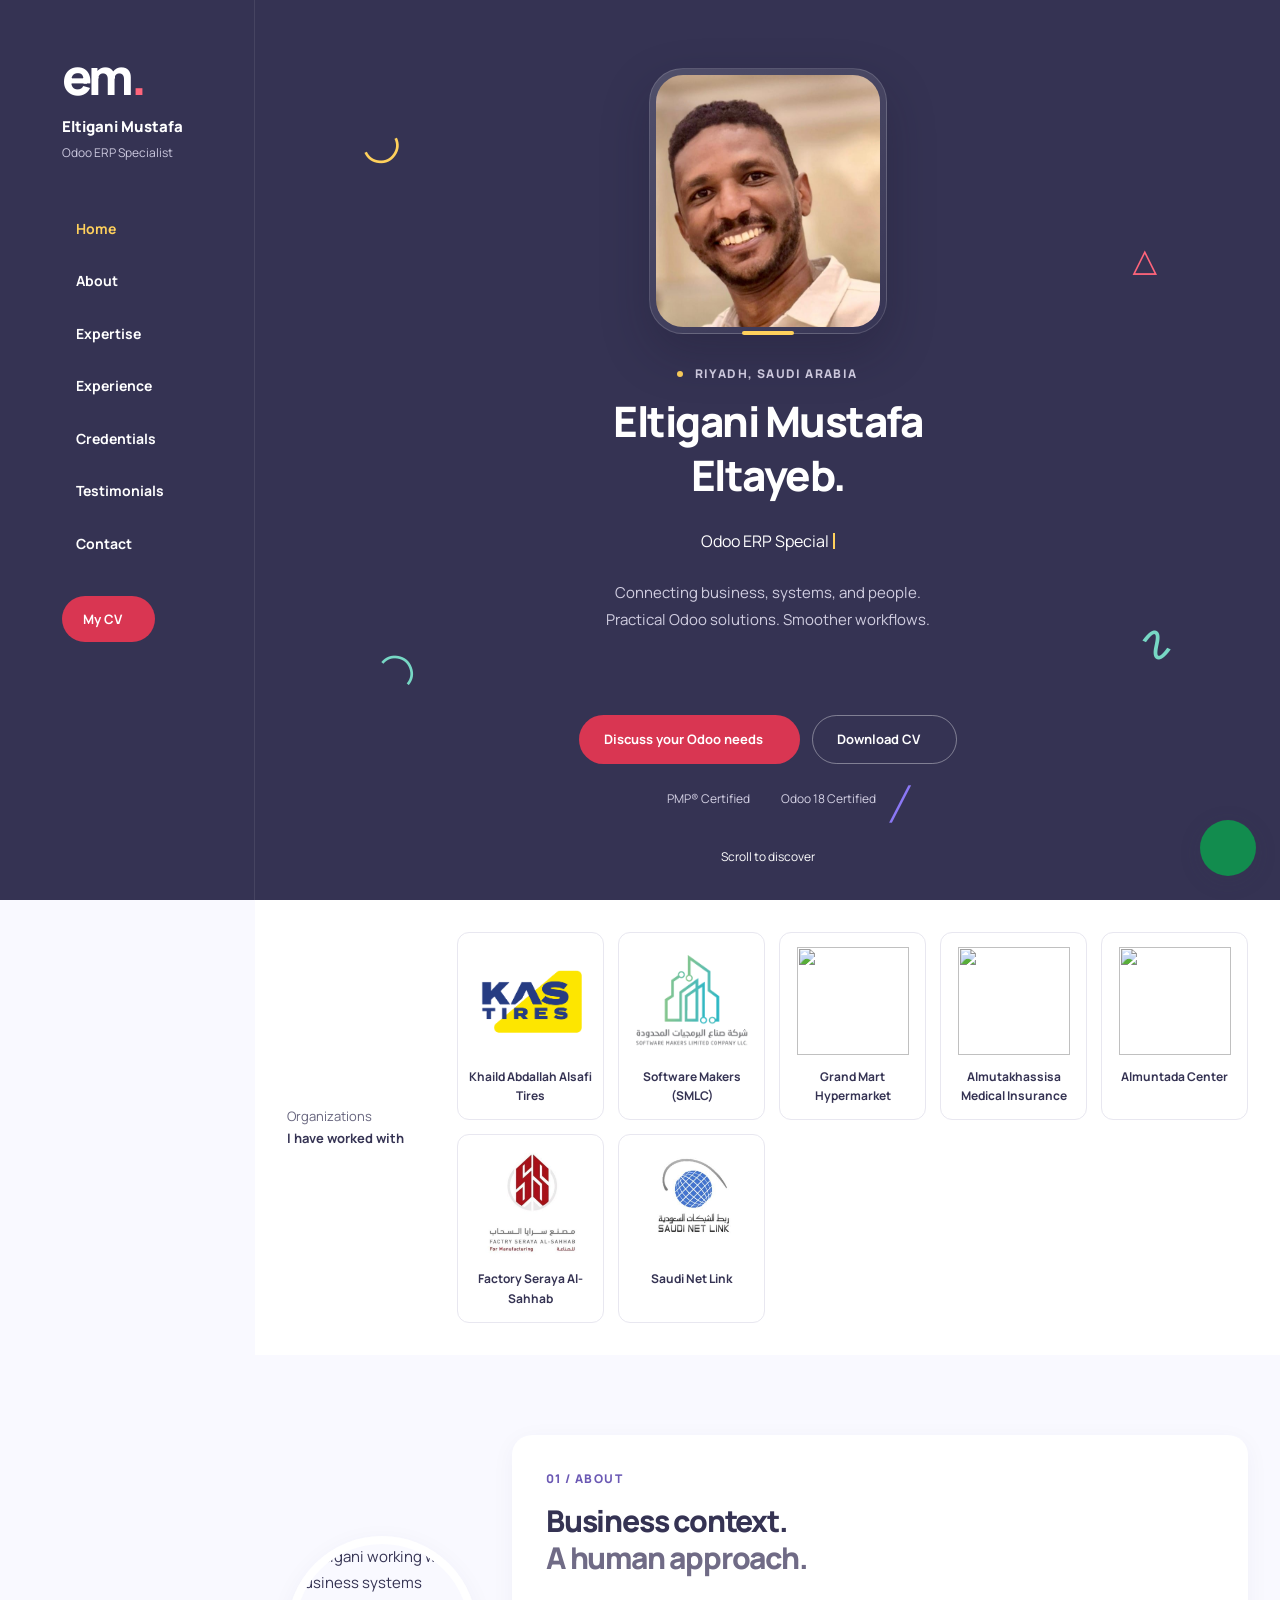
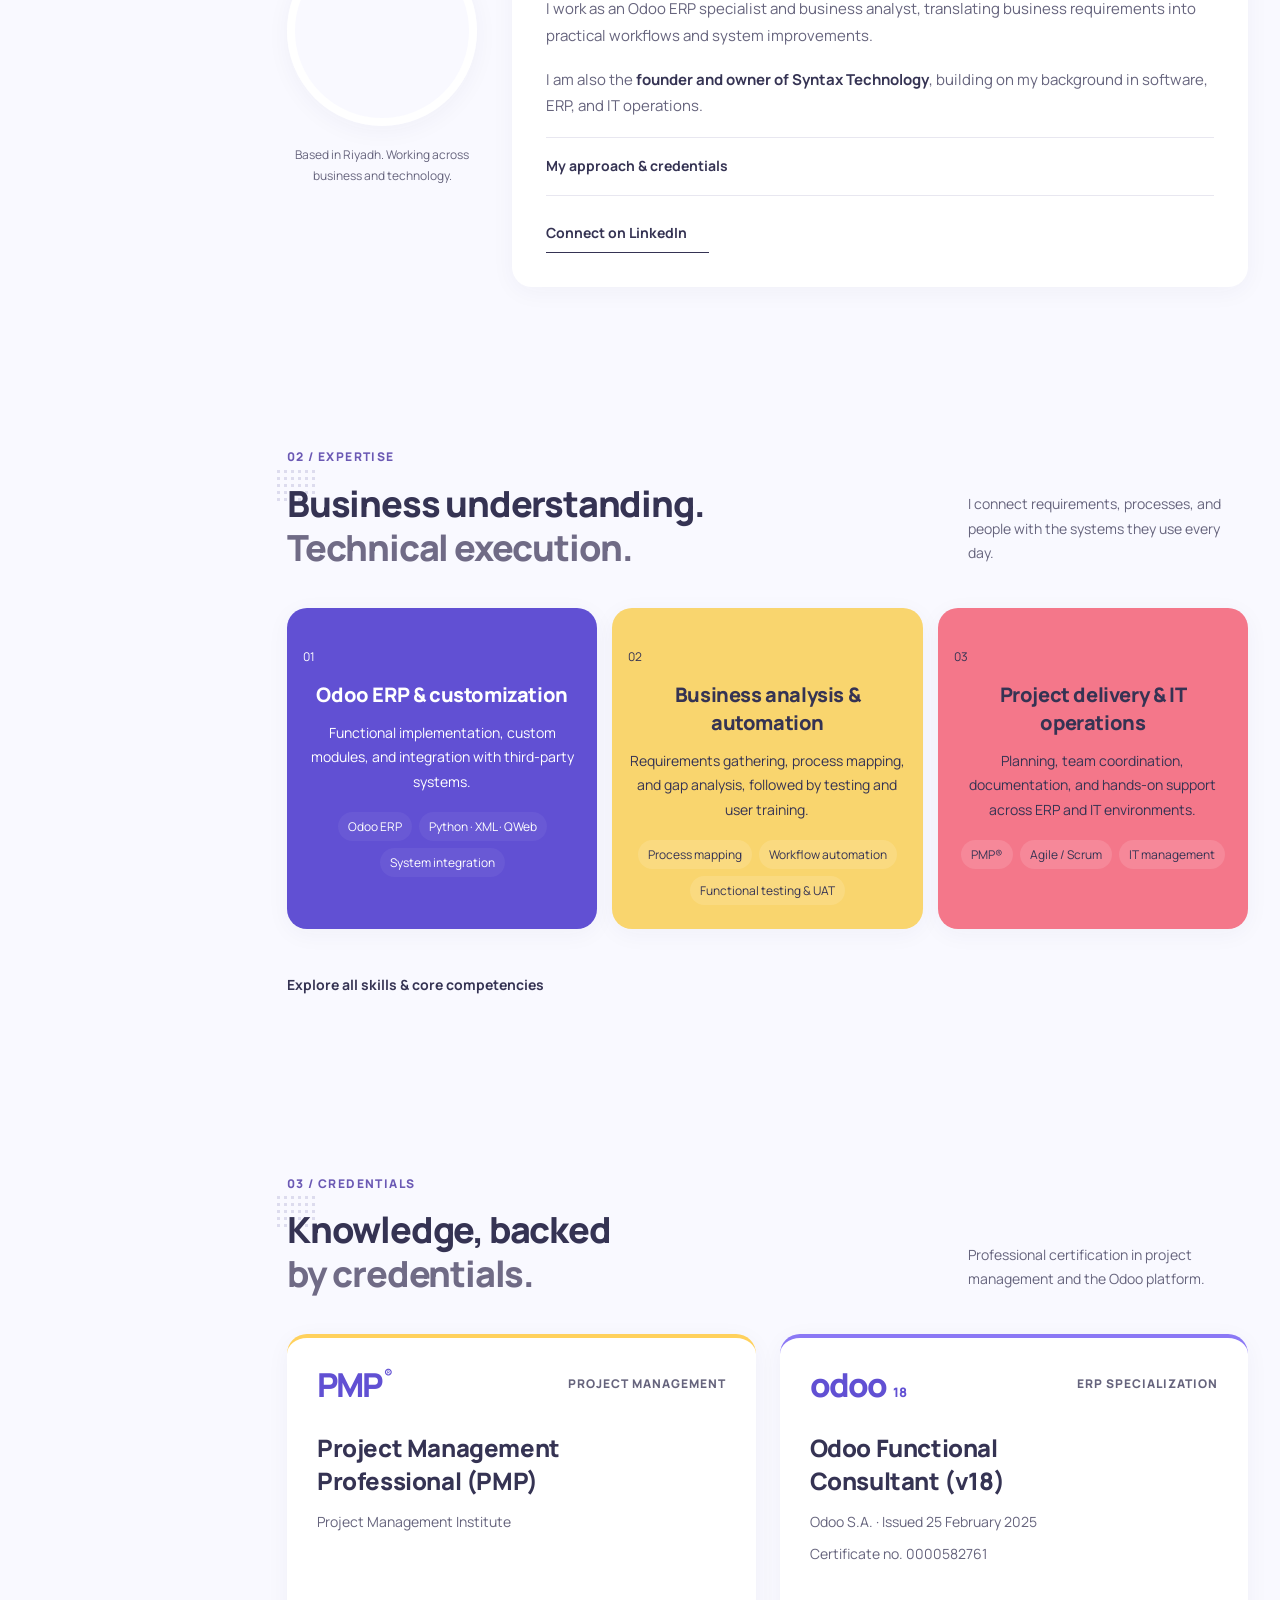
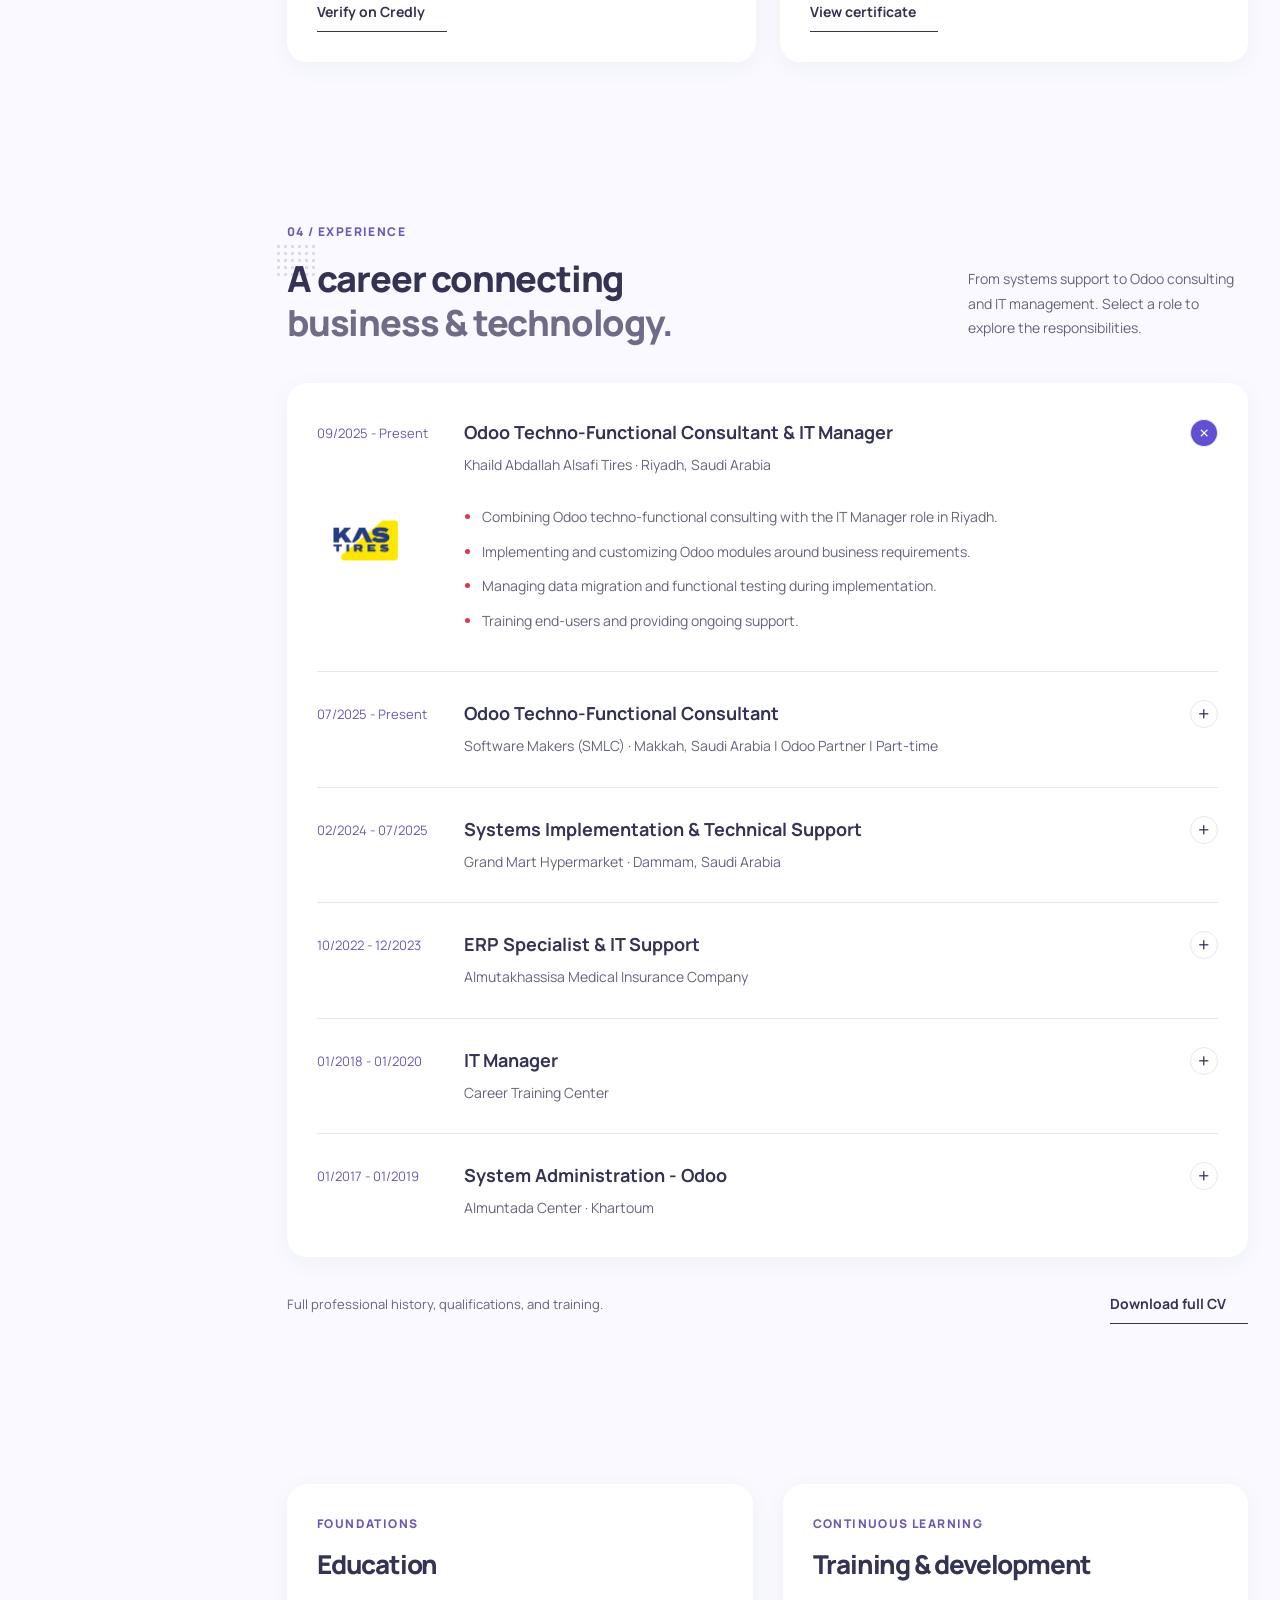
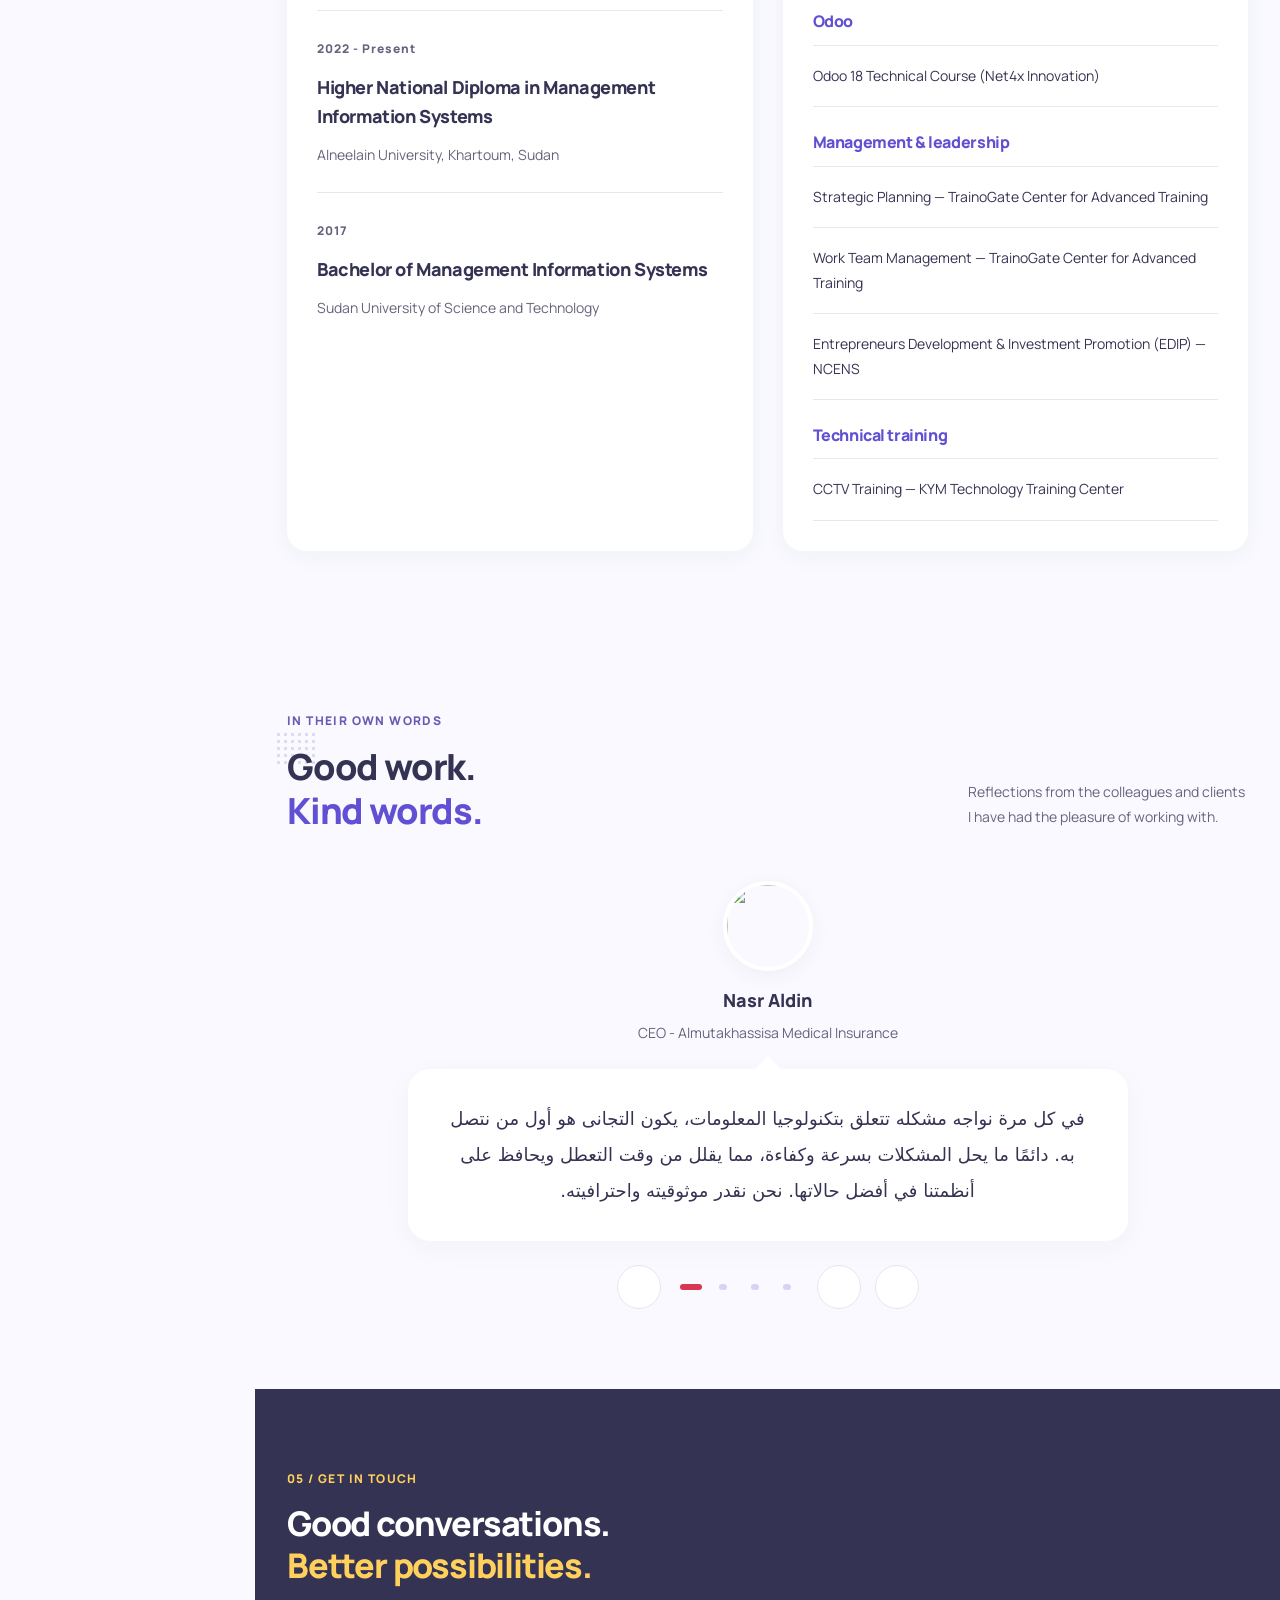
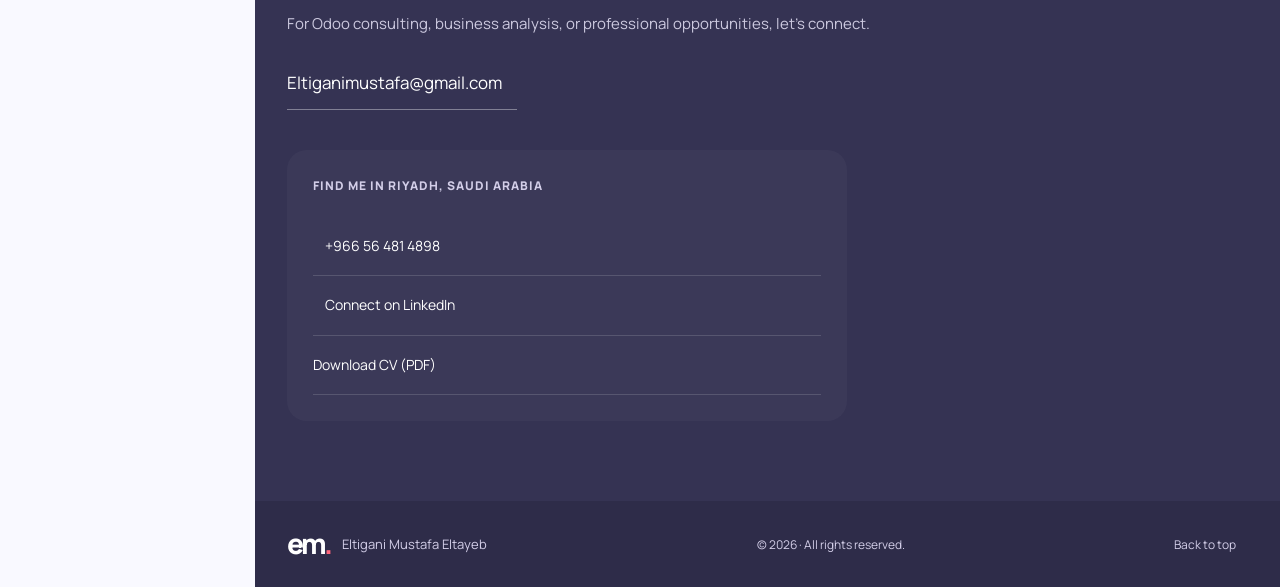
==== index.html @ 50f4c90a "Show Nasr Aldin first in testimonial carousel" ====
<!DOCTYPE html>
<html lang="en">
<head>
  <meta charset="utf-8">
  <meta name="viewport" content="width=device-width, initial-scale=1">
  <title>Eltigani Mustafa Eltayeb — Odoo ERP Specialist &amp; Business Analyst</title>
  <meta name="description" content="Eltigani Mustafa Eltayeb: PMP and Odoo 18 certified ERP specialist and business analyst in Riyadh. Explore experience, credentials, and download the CV.">
  <meta name="theme-color" content="#353353">
  <meta property="og:title" content="Eltigani Mustafa Eltayeb | Odoo ERP Specialist">
  <meta property="og:description" content="Connecting business requirements with practical Odoo solutions. PMP and Odoo 18 certified. Based in Riyadh.">
  <link rel="canonical" href="https://eltiganimustafa.github.io/mywebsite/">
  <meta property="og:type" content="website">
  <meta property="og:url" content="https://eltiganimustafa.github.io/mywebsite/">
  <meta property="og:image" content="https://eltiganimustafa.github.io/mywebsite/assets/img/social-preview.png">
  <meta property="og:image:width" content="1200">
  <meta property="og:image:height" content="630">
  <meta property="og:image:alt" content="Eltigani Mustafa Eltayeb — Odoo ERP Specialist and Business Analyst">
  <meta name="twitter:card" content="summary_large_image">
  <meta name="twitter:title" content="Eltigani Mustafa Eltayeb | Odoo ERP Specialist">
  <meta name="twitter:description" content="Practical Odoo solutions, business analysis, and project delivery. Based in Riyadh.">
  <meta name="twitter:image" content="https://eltiganimustafa.github.io/mywebsite/assets/img/social-preview.png">
  <script type="application/ld+json">{"@context":"https://schema.org","@type":"ProfilePage","url":"https://eltiganimustafa.github.io/mywebsite/","mainEntity":{"@type":"Person","name":"Eltigani Mustafa Eltayeb","url":"https://eltiganimustafa.github.io/mywebsite/","image":"https://eltiganimustafa.github.io/mywebsite/assets/img/photo%20-%20Copy.jpeg","jobTitle":"Odoo ERP Specialist & Business Analyst","sameAs":["https://www.linkedin.com/in/eltiganimustafa","https://github.com/eltiganimustafa"],"workLocation":{"@type":"Place","name":"Riyadh, Saudi Arabia"}}}</script>
  <link rel="icon" href="assets/img/favicon.svg" type="image/svg+xml">
  <link rel="preconnect" href="https://fonts.googleapis.com">
  <link rel="preconnect" href="https://fonts.gstatic.com" crossorigin>
  <link href="https://fonts.googleapis.com/css2?family=Manrope:wght@400;500;600;700;800&amp;display=swap" rel="stylesheet">
  <link href="assets/vendor/bootstrap-icons/bootstrap-icons.css" rel="stylesheet">
  <link href="assets/css/portfolio.css?v=20261110-carousel" rel="stylesheet">
  <script async src="https://www.googletagmanager.com/gtag/js?id=G-NF5LMMYWL7"></script>
  <script>
    window.dataLayer = window.dataLayer || [];
    function gtag(){dataLayer.push(arguments);}
    gtag('js', new Date());
    gtag('config', 'G-NF5LMMYWL7');
  </script>
  <script src="assets/js/portfolio.js?v=20261110-carousel" defer></script>
</head>
<body id="top">
  <a class="skip-link" href="#main">Skip to content</a>
  <header class="site-header">
    <div class="container header-inner">
      <a class="brand" href="#top" aria-label="Eltigani Mustafa — home"><span class="brand-mark" aria-hidden="true">em<span>.</span></span><span class="brand-name">Eltigani Mustafa<span>Odoo ERP Specialist</span></span></a>
      <button class="menu-toggle" type="button" aria-expanded="false" aria-controls="site-navigation" aria-label="Open navigation"><span></span><span></span></button>
      <nav id="site-navigation" aria-label="Main navigation">
        <a href="#home"><i class="bi bi-house" aria-hidden="true"></i> Home</a><a href="#about"><i class="bi bi-person" aria-hidden="true"></i> About</a><a href="#expertise"><i class="bi bi-grid" aria-hidden="true"></i> Expertise</a><a href="#resume"><i class="bi bi-briefcase" aria-hidden="true"></i> Experience</a><a href="#certifications"><i class="bi bi-patch-check" aria-hidden="true"></i> Credentials</a><a href="#testimonials"><i class="bi bi-chat-quote" aria-hidden="true"></i> Testimonials</a><a href="#contact"><i class="bi bi-envelope" aria-hidden="true"></i> Contact</a>
        <a class="button button-small button-ink" href="assets/CV_Eltigani_EN.pdf" download="CV_Eltigani_EN.pdf">My CV <i class="bi bi-download" aria-hidden="true"></i></a>
      </nav>
    </div>
  </header>

  <main id="main" tabindex="-1">
    <section id="home" class="hero" aria-labelledby="hero-title">
      <div class="hero-decoration" aria-hidden="true"><span>◡</span><span>╱</span><span>△</span><span>∿</span><span>◠</span><span>╱</span></div>
      <div class="container hero-grid">
        <figure class="portrait"><img src="assets/img/photo - Copy.jpeg" alt="Eltigani Mustafa Eltayeb" width="224" height="252" fetchpriority="high"></figure>
        <div class="hero-copy">
          <p class="eyebrow light"><span class="location-dot" aria-hidden="true"></span> RIYADH, SAUDI ARABIA</p>
          <h1 id="hero-title">Eltigani Mustafa <span>Eltayeb.</span></h1>
          <p class="hero-role">Odoo ERP Specialist &amp; Business Analyst</p>
          <p class="hero-description">Connecting business, systems, and people.<br>Practical Odoo solutions. Smoother workflows.</p>
          <div class="hero-socials"><a href="https://www.linkedin.com/in/eltiganimustafa" target="_blank" rel="noopener noreferrer" aria-label="LinkedIn"><i class="bi bi-linkedin" aria-hidden="true"></i></a><a href="https://github.com/eltiganimustafa" target="_blank" rel="noopener noreferrer" aria-label="GitHub"><i class="bi bi-github" aria-hidden="true"></i></a><a href="mailto:Eltiganimustafa@gmail.com" aria-label="Email"><i class="bi bi-envelope" aria-hidden="true"></i></a></div>
          <div class="hero-actions"><a class="button button-mint" href="#contact">Discuss your Odoo needs <i class="bi bi-arrow-up-right" aria-hidden="true"></i></a><a class="button button-ghost" href="assets/CV_Eltigani_EN.pdf" download="CV_Eltigani_EN.pdf">Download CV <i class="bi bi-download" aria-hidden="true"></i></a></div>
          <div class="hero-credentials"><a href="https://www.credly.com/badges/b65abf95-f0f9-47a4-854f-2c05bfddf1a7/linked_in_profile" target="_blank" rel="noopener noreferrer"><i class="bi bi-patch-check" aria-hidden="true"></i> PMP® Certified</a><a href="#certifications"><i class="bi bi-patch-check" aria-hidden="true"></i> Odoo 18 Certified</a></div>
        </div>
        <a class="hero-scroll" href="#about"><i class="bi bi-mouse" aria-hidden="true"></i> Scroll to discover <i class="bi bi-arrow-down" aria-hidden="true"></i></a>
      </div>
    </section>

    <section class="organizations" aria-label="Organizations I have worked with">
      <div class="container organization-inner">
        <p>Organizations<br><strong>I have worked with</strong></p>
        <div class="organization-logos">
          <figure class="organization"><img src="assets/img/kas.png" alt="" width="140" height="110" loading="lazy"><figcaption>Khaild Abdallah Alsafi Tires</figcaption></figure>
          <figure class="organization"><img src="assets/img/smlc-logo.png" alt="" width="140" height="110" loading="lazy"><figcaption>Software Makers (SMLC)</figcaption></figure>
          <figure class="organization"><img src="assets/img/grand mart.jpg" alt="" width="140" height="110" loading="lazy"><figcaption>Grand Mart Hypermarket</figcaption></figure>
          <figure class="organization"><img src="assets/img/mut.png" alt="" width="140" height="110" loading="lazy"><figcaption>Almutakhassisa Medical Insurance</figcaption></figure>
          <figure class="organization"><img src="assets/img/muntada.jpg" alt="" width="140" height="110" loading="lazy"><figcaption>Almuntada Center</figcaption></figure>
          <figure class="organization"><img src="assets/img/seraya-al-sahhab.jpg" alt="" width="140" height="110" loading="lazy"><figcaption>Factory Seraya Al-Sahhab</figcaption></figure>
          <figure class="organization"><img src="assets/img/saudi-net-link.jpg" alt="" width="140" height="110" loading="lazy"><figcaption>Saudi Net Link</figcaption></figure>
        </div>
      </div>
    </section>

    <section id="about" class="section about-section">
      <div class="container about-grid">
        <figure class="about-visual"><img src="assets/img/elti.JPG" alt="Eltigani working with business systems" width="1080" height="720" loading="lazy"><figcaption>Based in Riyadh. Working across business and technology.</figcaption></figure>
        <div class="about-copy"><p class="eyebrow">01 / ABOUT</p><h2>Business context.<br><span class="muted">A human approach.</span></h2><p>I work as an Odoo ERP specialist and business analyst, translating business requirements into practical workflows and system improvements.</p><p>I am also the <strong>founder and owner of Syntax Technology</strong>, building on my background in software, ERP, and IT operations.</p><details class="about-summary"><summary>My approach &amp; credentials <i class="bi bi-plus-lg" aria-hidden="true"></i></summary><p>My work spans requirements analysis, Odoo implementation and customization, testing, and user training. I hold PMP® and Odoo 18 Functional certification.</p></details><a class="text-link" href="https://www.linkedin.com/in/eltiganimustafa" target="_blank" rel="noopener noreferrer">Connect on LinkedIn <i class="bi bi-arrow-up-right" aria-hidden="true"></i></a></div>
      </div>
    </section>

    <section id="expertise" class="section expertise">
      <div class="container">
        <div class="section-heading"><div><p class="eyebrow">02 / EXPERTISE</p><h2>Business understanding.<br><span class="muted">Technical execution.</span></h2></div><p>I connect requirements, processes, and people with the systems they use every day.</p></div>
        <div class="expertise-list">
          <article class="expertise-row"><span class="row-number">01</span><div><h3>Odoo ERP &amp; customization</h3><p>Functional implementation, custom modules, and integration with third-party systems.</p><ul class="tags"><li>Odoo ERP</li><li>Python · XML · QWeb</li><li>System integration</li></ul></div><i class="bi bi-diagram-3" aria-hidden="true"></i></article>
          <article class="expertise-row"><span class="row-number">02</span><div><h3>Business analysis &amp; automation</h3><p>Requirements gathering, process mapping, and gap analysis, followed by testing and user training.</p><ul class="tags"><li>Process mapping</li><li>Workflow automation</li><li>Functional testing &amp; UAT</li></ul></div><i class="bi bi-bezier2" aria-hidden="true"></i></article>
          <article class="expertise-row"><span class="row-number">03</span><div><h3>Project delivery &amp; IT operations</h3><p>Planning, team coordination, documentation, and hands-on support across ERP and IT environments.</p><ul class="tags"><li>PMP®</li><li>Agile / Scrum</li><li>IT management</li></ul></div><i class="bi bi-layers" aria-hidden="true"></i></article>
        </div>
        <details class="capabilities"><summary>Explore all skills &amp; core competencies <i class="bi bi-plus-lg" aria-hidden="true"></i></summary><div class="capability-content"><div><h3>Key Skills</h3><ul class="skill-list"><li>Odoo ERP Functional</li><li>Odoo Custom Module Development</li><li>Workflow Automation using Odoo</li><li>Functional Testing &amp; UAT Coordination</li><li>Technical Customization (Python, XML, QWeb)</li><li>Odoo Integration with Third-Party Systems</li><li>Business Process Mapping &amp; Gap Analysis</li><li>End-user Training &amp; Documentation</li><li>Agile/Scrum Project Participation</li></ul></div><div><h3>Core Competencies</h3><ul class="competency-list"><li><strong>Project Management</strong><span>Planning, execution, monitoring, risk management, and team coordination.</span></li><li><strong>Documentation</strong><span>BRDs, user stories, process flows, and stakeholder communication.</span></li><li><strong>Agile / Scrum</strong><span>Sprint planning, Jira/ClickUp task management, stand-ups, and retrospectives.</span></li><li><strong>Business Analysis</strong><span>Requirements gathering, functional specifications, process mapping, and solution alignment.</span></li><li><strong>Communication</strong><span>Stakeholder engagement and coordination between business and technical teams.</span></li></ul></div></div></details>
      </div>
    </section>

    <section id="certifications" class="section credentials-section">
      <div class="container">
        <div class="section-heading"><div><p class="eyebrow">03 / CREDENTIALS</p><h2>Knowledge, backed<br><span class="muted">by credentials.</span></h2></div><p>Professional certification in project management and the Odoo platform.</p></div>
        <div class="credential-grid">
          <article class="credential-card pmp-card"><div class="credential-top"><span class="credential-monogram">PMP<span>®</span></span><span class="small-label">PROJECT MANAGEMENT</span></div><h3>Project Management<br>Professional (PMP)</h3><p>Project Management Institute</p><a class="text-link" href="https://www.credly.com/badges/b65abf95-f0f9-47a4-854f-2c05bfddf1a7/linked_in_profile" target="_blank" rel="noopener noreferrer">Verify on Credly <i class="bi bi-arrow-up-right" aria-hidden="true"></i></a></article>
          <article class="credential-card odoo-card"><div class="credential-top"><span class="credential-monogram odoo-wordmark">odoo<span>18</span></span><span class="small-label">ERP SPECIALIZATION</span></div><h3>Odoo Functional<br>Consultant (v18)</h3><p>Odoo S.A. · Issued 25 February 2025</p><p class="certificate-number">Certificate no. 0000582761</p><a class="text-link" href="assets/img/odoo-18-certificate.png" target="_blank" rel="noopener noreferrer">View certificate <i class="bi bi-arrow-up-right" aria-hidden="true"></i></a></article>
        </div>
      </div>
    </section>

    <section id="resume" class="section experience-section">
      <div class="container">
        <div class="section-heading"><div><p class="eyebrow">04 / EXPERIENCE</p><h2>A career connecting<br><span class="muted">business &amp; technology.</span></h2></div><p>From systems support to Odoo consulting and IT management. Select a role to explore the responsibilities.</p></div>
        <div class="career-timeline">
          <details class="career-role" id="experience-alsafi" open>
            <summary>
              <span class="role-date">09/2025 - Present</span>
              <span class="role-heading"><strong>Odoo Techno-Functional Consultant &amp; IT Manager</strong><span>Khaild Abdallah Alsafi Tires · Riyadh, Saudi Arabia</span></span>
              <span class="role-toggle" aria-hidden="true">+</span>
            </summary>
            <div class="role-body"><div class="role-logo"><img src="assets/img/kas.png" alt="Khaild Abdallah Alsafi Tires logo" loading="lazy" width="140" height="110"></div><ul>
              <li>Combining Odoo techno-functional consulting with the IT Manager role in Riyadh.</li>
              <li>Implementing and customizing Odoo modules around business requirements.</li>
              <li>Managing data migration and functional testing during implementation.</li>
              <li>Training end-users and providing ongoing support.</li>
            </ul></div>
          </details>
          <details class="career-role" id="experience-smlc">
            <summary>
              <span class="role-date">07/2025 - Present</span>
              <span class="role-heading"><strong>Odoo Techno-Functional Consultant</strong><span>Software Makers (SMLC) · Makkah, Saudi Arabia | Odoo Partner | Part-time</span></span>
              <span class="role-toggle" aria-hidden="true">+</span>
            </summary>
            <div class="role-body"><div class="role-logo"><img src="assets/img/smlc-logo.png" alt="Software Makers (SMLC) logo" loading="lazy" width="140" height="110"></div><ul>
              <li>Providing part-time Odoo techno-functional consulting with Software Makers, an Odoo Partner in Makkah.</li>
              <li>Connecting functional requirements with technical teams to support project delivery.</li>
              <li>Customizing modules to meet client needs, with data migration and functional testing support.</li>
              <li>Helping end-users adopt the system through training and support.</li>
            </ul></div>
          </details>
          <details class="career-role" id="experience-grand-mart">
            <summary>
              <span class="role-date">02/2024 - 07/2025</span>
              <span class="role-heading"><strong>Systems Implementation &amp; Technical Support</strong><span>Grand Mart Hypermarket · Dammam, Saudi Arabia</span></span>
              <span class="role-toggle" aria-hidden="true">+</span>
            </summary>
            <div class="role-body"><div class="role-logo"><img src="assets/img/grand mart.jpg" alt="Grand Mart Hypermarket logo" loading="lazy" width="140" height="110"></div><ul>
              <li>Monitoring servers and ensuring system stability with regular backup procedures.</li>
              <li>Providing daily technical support to branch staff to resolve IT issues and ensure workflow continuity.</li>
              <li>Installing and updating operating systems and software in accordance with company policies.</li>
              <li>Managing Point of Sale (POS) systems and troubleshooting technical malfunctions.</li>
              <li>Maintaining and monitoring surveillance cameras and security systems.</li>
              <li>Coordinating with internet service providers and external maintenance vendors as needed.</li>
              <li>Creating and maintaining user accounts and managing access permissions.</li>
              <li>Preparing regular technical reports and monitoring the overall performance of the IT infrastructure.</li>
            </ul></div>
          </details>
          <details class="career-role" id="experience-almutakhassisa">
            <summary>
              <span class="role-date">10/2022 - 12/2023</span>
              <span class="role-heading"><strong>ERP Specialist &amp; IT Support</strong><span>Almutakhassisa Medical Insurance Company</span></span>
              <span class="role-toggle" aria-hidden="true">+</span>
            </summary>
            <div class="role-body"><div class="role-logo"><img src="assets/img/mut.png" alt="Almutakhassisa Medical Insurance Company logo" loading="lazy" width="140" height="110"></div><ul>
              <li>ERP Systems Management: ERP Implementation, Module Customization, User Access Control, Data Migration, System Integration.</li>
              <li>Database &amp; Data Management: SQL Server Administration, T-SQL, Query Optimization, Database Backup &amp; Recovery, Reporting (SSRS / Power BI).</li>
              <li>IT Infrastructure &amp; Support: Technical Troubleshooting (L1/L2), Network Configuration, Hardware/Software Diagnostics, System Administration.</li>
              <li>Business Analysis &amp; Process: Business Process Mapping, Workflow Automation, Systems Auditing, SLA Adherence.</li>
              <li>Documentation &amp; Training: End-user Training, SOP Creation, Technical Writing, Process Documentation.</li>
            </ul></div>
          </details>
          <details class="career-role" id="experience-career-training">
            <summary>
              <span class="role-date">01/2018 - 01/2020</span>
              <span class="role-heading"><strong>IT Manager</strong><span>Career Training Center</span></span>
              <span class="role-toggle" aria-hidden="true">+</span>
            </summary>
            <div class="role-body"><div class="role-logo"><i class="bi bi-building" aria-hidden="true"></i></div><ul>
              <li>Managed IT infrastructure and technical operations.</li>
              <li>Supervised a team of IT support specialists.</li>
              <li>Led system upgrades and network security improvements.</li>
            </ul></div>
          </details>
          <details class="career-role" id="experience-almuntada">
            <summary>
              <span class="role-date">01/2017 - 01/2019</span>
              <span class="role-heading"><strong>System Administration - Odoo</strong><span>Almuntada Center · Khartoum</span></span>
              <span class="role-toggle" aria-hidden="true">+</span>
            </summary>
            <div class="role-body"><div class="role-logo"><img src="assets/img/muntada.jpg" alt="Almuntada Center logo" loading="lazy" width="140" height="110"></div><ul>
              <li>Provided first-level support for IT and Odoo-related issues.</li>
              <li>Assisted with network troubleshooting and hardware setup.</li>
              <li>Supported Odoo users and ensured system availability.</li>
              <li>Coordinated minor Odoo customizations and updates with external consultants.</li>
            </ul></div>
          </details>
        </div>
        <div class="section-footnote"><span>Full professional history, qualifications, and training.</span><a class="text-link" href="assets/CV_Eltigani_EN.pdf" download="CV_Eltigani_EN.pdf">Download full CV <i class="bi bi-download" aria-hidden="true"></i></a></div>
      </div>
    </section>

    <section id="qualifications" class="section qualifications-section">
      <div class="container qualification-grid"><div><p class="eyebrow">FOUNDATIONS</p><h2>Education</h2><article class="education-item"><span class="small-label">2022 - Present</span><h3>Higher National Diploma in Management Information Systems</h3><p>Alneelain University, Khartoum, Sudan</p></article><article class="education-item"><span class="small-label">2017</span><h3>Bachelor of Management Information Systems</h3><p>Sudan University of Science and Technology</p></article></div><div class="training-panel"><p class="eyebrow">CONTINUOUS LEARNING</p><h2>Training &amp; development</h2><div class="training-group"><h3>Odoo</h3><ul class="training-list"><li>Odoo 18 Technical Course (Net4x Innovation)</li></ul></div>
          <div class="training-group"><h3>Management &amp; leadership</h3><ul class="training-list"><li>Strategic Planning — TrainoGate Center for Advanced Training</li><li>Work Team Management — TrainoGate Center for Advanced Training</li><li>Entrepreneurs Development &amp; Investment Promotion (EDIP) — NCENS</li></ul></div>
          <div class="training-group"><h3>Technical training</h3><ul class="training-list"><li>CCTV Training — KYM Technology Training Center</li></ul></div></div></div>
    </section>

    <section id="testimonials" class="section testimonials-section">
      <div class="container"><div class="section-heading"><div><p class="eyebrow">IN THEIR OWN WORDS</p><h2>Good work.<br><span class="muted">Kind words.</span></h2></div><p>Reflections from the colleagues and clients I have had the pleasure of working with.</p></div><div class="testimonial-carousel" role="region" aria-roledescription="carousel" aria-label="Testimonials"><div class="quote-grid">
          <figure class="quote">
            <figcaption><img src="assets/img/testimonials/nsar.png" alt="" width="60" height="60" loading="lazy"><span><strong>Nasr Aldin</strong><span>CEO - Almutakhassisa Medical Insurance</span></span></figcaption>
            <div class="quote-bubble"><blockquote lang="ar" dir="rtl">في كل مرة نواجه مشكله تتعلق بتكنولوجيا المعلومات، يكون التجانى هو أول من نتصل به. دائمًا ما يحل المشكلات بسرعة وكفاءة، مما يقلل من وقت التعطل ويحافظ على أنظمتنا في أفضل حالاتها. نحن نقدر موثوقيته واحترافيته.</blockquote></div>

          </figure>
          <figure class="quote">
            <figcaption><img src="assets/img/testimonials/mustafa.png" alt="" width="60" height="60" loading="lazy"><span><strong>Mustafa alsaid</strong><span>Planning and development Manager - Almuntada Org</span></span></figcaption>
            <div class="quote-bubble"><blockquote lang="ar" dir="rtl">طموح ومجتهد ونشيط ومبتكر وصاحب مبادرات اتمنى لك مزيدا من التألق والعطاء والنجاح الدائم ان شاء الله.</blockquote></div>

          </figure>
          <figure class="quote">
            <figcaption><img src="assets/img/testimonials/nagi.jpg" alt="" width="60" height="60" loading="lazy"><span><strong>Nagi Alboshra</strong><span>IT Manager - Almuntada Org</span></span></figcaption>
            <div class="quote-bubble"><blockquote lang="ar" dir="rtl">العمل معك كان تجربة رائعة. يجمع بين المهارة التقنية والموقف الودود والقابل للتواصل، مما يجعل من السهل فهم حتى أكثر القضايا تعقيدًا. دائمًا ما يجد أفضل الحلول لمشاكل تكنولوجيا المعلومات الخاصة بنا، ولا يسعنا إلا أن نشكره على دعمه.</blockquote></div>

          </figure>
          <figure class="quote">
            <figcaption><img src="assets/img/testimonials/omnia2.jpg" alt="" width="60" height="60" loading="lazy"><span><strong>Omnia Ahmed</strong><span>CEO - Retal Company</span></span></figcaption>
            <div class="quote-bubble"><blockquote lang="ar" dir="rtl">لقد عملنا مع Syntax technology في عدة مشاريع تقنية ، وكانت تجربتنا معها استثنائية على جميع الأصعدة تتميز بالاحترافية العالية والالتزام بالمواعيد المحددة.</blockquote>
            <p class="quote-context">Feedback on my work through Syntax Technology, which I founded and own.</p></div>
          </figure>
      </div></div></div>
    </section>

    <section id="contact" class="section contact-section">
      <div class="container contact-grid"><div><p class="eyebrow light">05 / GET IN TOUCH</p><h2>Good conversations.<br><span>Better possibilities.</span></h2><p>For Odoo consulting, business analysis, or professional opportunities, let's connect.</p><a class="contact-email" href="mailto:Eltiganimustafa@gmail.com">Eltiganimustafa@gmail.com <i class="bi bi-arrow-up-right" aria-hidden="true"></i></a></div><div class="contact-panel"><span class="small-label">FIND ME IN RIYADH, SAUDI ARABIA</span><a href="tel:+966564814898"><i class="bi bi-telephone" aria-hidden="true"></i> +966 56 481 4898 <i class="bi bi-arrow-up-right" aria-hidden="true"></i></a><a href="https://www.linkedin.com/in/eltiganimustafa" target="_blank" rel="noopener noreferrer"><i class="bi bi-linkedin" aria-hidden="true"></i> Connect on LinkedIn <i class="bi bi-arrow-up-right" aria-hidden="true"></i></a><a class="contact-download" href="assets/CV_Eltigani_EN.pdf" download="CV_Eltigani_EN.pdf">Download CV (PDF) <i class="bi bi-download" aria-hidden="true"></i></a></div></div>
    </section>
  </main>
  <a class="whatsapp-float" href="https://wa.me/966564814898" target="_blank" rel="noopener noreferrer" aria-label="Chat with Eltigani on WhatsApp (opens in a new tab)">
    <i class="bi bi-whatsapp" aria-hidden="true"></i>
    <span class="whatsapp-label" aria-hidden="true">Chat on WhatsApp</span>
  </a>
  <footer class="site-footer"><div class="container footer-inner"><a class="brand footer-brand" href="#top"><span class="brand-mark" aria-hidden="true">em<span>.</span></span><span>Eltigani Mustafa Eltayeb</span></a><span>© 2026 · All rights reserved.</span><a href="#top">Back to top <i class="bi bi-arrow-up" aria-hidden="true"></i></a></div></footer>
</body>
</html>
---- assets/css/portfolio.css ----
/* Shared tokens and base elements */
:root {
  --paper: #f9f9ff;
  --white: #fff;
  --ink: #353353;
  --muted: #66647d;
  --line: #e8e7f0;
  --soft: #f1f0fb;
  --purple: #6150d3;
  --yellow: #ffd15c;
  --coral: #d93652;
  --shadow: 0 5px 24px #3533530b;
}
* { box-sizing: border-box; }
html { scroll-behavior: smooth; }
body { margin: 0; background: var(--paper); color: var(--ink); font: 15px/1.75 "Manrope", system-ui, sans-serif; -webkit-font-smoothing: antialiased; }
h1, h2, h3, p, figure { margin-top: 0; }
a { color: inherit; text-decoration: none; }
button { font: inherit; }
img { display: block; max-width: 100%; }
a, button, summary { -webkit-tap-highlight-color: transparent; }
button, summary { cursor: pointer; }
a:focus-visible, button:focus-visible, summary:focus-visible { outline: 3px solid var(--coral); outline-offset: 5px; }
::selection { background: var(--yellow); color: var(--ink); }
section[id], details[id], main[id] { scroll-margin-top: 30px; }
.container { width: min(980px, calc(100% - 90px)); margin-inline: auto; }
.section { padding: 80px 0; }
h2 { margin-bottom: 0; font-size: 36px; font-weight: 800; line-height: 1.22; letter-spacing: -1.2px; }
h3 { font-size: 22px; font-weight: 800; line-height: 1.4; letter-spacing: -.4px; }
.eyebrow, .small-label { font-size: 12px; font-weight: 800; line-height: 1.7; letter-spacing: 1.4px; }
.eyebrow { color: #6b59b4; margin-bottom: 14px; }
.light { color: var(--yellow); }
.muted { color: #706b86; }
.section-heading { display: flex; justify-content: space-between; align-items: end; gap: 35px; margin-bottom: 38px; }
.section-heading h2 { position: relative; isolation: isolate; }
.section-heading h2::before { content: ''; position: absolute; width: 42px; height: 35px; left: -12px; top: -14px; background: radial-gradient(#cbc8e3 1.5px, transparent 2px) 0 0/7px 7px; opacity: .6; z-index: -1; }
.section-heading > p { max-width: 280px; margin: 0 0 4px; color: var(--muted); font-size: 14px; }
.button { display: inline-flex; align-items: center; justify-content: center; gap: 12px; padding: 12px 24px; min-height: 46px; font-size: 13px; font-weight: 700; border: 1px solid transparent; border-radius: 28px; transition: background .2s, transform .2s; }
.button .bi { font-size: 17px; }
.button-mint, .button-ink { background: var(--coral); color: #fff; }
.button-mint:hover, .button-ink:hover { background: #be2945; }
.button-ghost { border-color: #ffffff60; color: #fff; }
.button-ghost:hover { background: #ffffff12; border-color: #fff; }
.button-small { padding: 10px 20px; font-size: 13px; }
.text-link { display: inline-flex; align-items: center; gap: 22px; font-size: 14px; font-weight: 700; padding: 7px 0; border-bottom: 1px solid currentColor; }
.text-link:hover { color: var(--coral); }
.skip-link { position: fixed; z-index: 100; left: 20px; top: -100px; padding: 12px 20px; background: var(--yellow); font-weight: 700; }
.skip-link:focus { top: 12px; }
.visually-hidden { position: absolute; width: 1px; height: 1px; padding: 0; margin: -1px; overflow: hidden; clip-path: inset(50%); white-space: nowrap; border: 0; }
summary::-webkit-details-marker { display: none; }

/* Desktop sidebar; the same navigation becomes a scrollable menu below 1101px. */
.site-header { z-index: 30; background: var(--ink); color: #fff; }
.site-header::after { content: ''; position: absolute; bottom: 0; left: 0; width: 100%; height: 3px; background: var(--yellow); transform: scaleX(var(--reading-progress, 0)); transform-origin: left; pointer-events: none; }
.brand { display: inline-flex; align-items: center; gap: 12px; flex-shrink: 0; }
.brand-mark { display: inline-flex; align-items: center; color: #fff; font-size: 38px; font-weight: 800; line-height: 1.2; letter-spacing: -3px; }
.brand-mark > span { color: #ff657b; }
.brand-name { font-size: 15px; font-weight: 800; line-height: 1.5; }
.brand-name > span { display: block; margin-top: 5px; color: #ccc9df; font-size: 12px; font-weight: 400; }
#site-navigation > a:not(.button) { display: block; padding: 10px 0; font-size: 14px; font-weight: 700; }
#site-navigation > a .bi { color: var(--yellow); margin-right: 14px; }
#site-navigation > a:hover, #site-navigation > a[aria-current] { color: var(--yellow); }
#site-navigation > .button { white-space: nowrap; align-self: start; margin-top: 22px; }
#site-navigation > .button .bi { margin: 0; }
.menu-toggle { width: 44px; height: 44px; border: 1px solid #ffffff40; border-radius: 6px; padding: 11px; background: transparent; flex-shrink: 0; }
.menu-toggle span { display: block; height: 1px; margin: 6px 0; background: #fff; transition: transform .2s; }
.menu-open .menu-toggle span:first-child { transform: translateY(3.5px) rotate(45deg); }
.menu-open .menu-toggle span:last-child { transform: translateY(-3.5px) rotate(-45deg); }

/* Hero */
.hero { position: relative; overflow: hidden; background: var(--ink); color: #fff; }
.hero-grid { position: relative; z-index: 1; display: flex; flex-direction: column; justify-content: center; align-items: center; text-align: center; min-height: 100svh; padding: 65px 0 30px; }
.hero .portrait { position: relative; margin: 0 0 30px; padding: 6px; border: 1px solid #ffffff24; border-radius: 34px; background: linear-gradient(145deg, #ffffff24, #ffffff04); box-shadow: 0 20px 48px #17152640; }
.portrait > img { width: 224px; height: 252px; border-radius: 27px; object-fit: cover; object-position: 50% 38%; }
.hero .portrait::after { content: ""; position: absolute; width: 52px; height: 4px; bottom: -2px; left: calc(50% - 26px); border-radius: 4px; background: var(--yellow); }
.hero-copy { width: 100%; }
.hero .eyebrow { color: #d4d0e5; font-size: 12px; margin-bottom: 13px; }
.location-dot { display: inline-block; width: 6px; height: 6px; border-radius: 50%; background: var(--yellow); margin: 0 8px 1px 0; }
.hero h1 { font-size: 42px; line-height: 1.18; letter-spacing: -1.5px; font-weight: 800; margin-bottom: 15px; }
.hero h1 > span { display: block; font-size: inherit; font-weight: inherit; margin-top: 4px; }
.hero-role { display: flex; align-items: center; justify-content: center; min-height: 3.2em; font-size: 16px; margin: 0 auto 13px; }
.typed-role { max-width: 100%; overflow-wrap: anywhere; }
.is-typing .typed-role::after { content: ''; display: inline-block; width: 2px; height: 1em; background: var(--yellow); vertical-align: -.12em; margin-left: 4px; animation: typing-caret 1s steps(1) infinite; }
.hero-description { color: #d0cde0; font-size: 15px; line-height: 1.8; margin: 0 auto 18px; }
.hero-socials { display: flex; justify-content: center; gap: 12px; margin-bottom: 20px; }
.hero-socials a { display: inline-flex; align-items: center; justify-content: center; width: 44px; height: 44px; font-size: 21px; }
.hero-socials a:hover { color: var(--yellow); }
.hero-actions, .hero-credentials { display: flex; flex-wrap: wrap; align-items: center; justify-content: center; gap: 12px; }
.hero-actions { margin-bottom: 18px; }
.hero-credentials { gap: 12px 24px; }
.hero-credentials a { display: inline-flex; align-items: center; gap: 7px; min-height: 32px; color: #d5d2e5; font-size: 12px; }
.hero-credentials .bi { color: var(--yellow); }
.hero-scroll { display: inline-flex; align-items: center; gap: 12px; margin-top: 32px; font-size: 12px; }
.hero-scroll .bi-mouse { font-size: 24px; }
.hero-decoration { position: absolute; inset: 0; pointer-events: none; }
.hero-decoration span { position: absolute; font-size: 47px; line-height: 1; color: var(--yellow); animation: hero-drift 7s ease-in-out infinite; }
.hero-decoration span:nth-child(1) { left: 10%; top: 13%; transform: rotate(-25deg); }
.hero-decoration span:nth-child(2) { left: 47%; top: 10%; color: #8b78f5; animation-duration: 8s; animation-delay: -3s; }
.hero-decoration span:nth-child(3) { right: 12%; top: 27%; color: #ff657b; font-size: 32px; animation-duration: 6s; animation-delay: -2s; }
.hero-decoration span:nth-child(4) { right: 10%; bottom: 26%; color: #77d8c5; transform: rotate(25deg); animation-duration: 9s; animation-delay: -4s; }
.hero-decoration span:nth-child(5) { left: 12%; bottom: 23%; color: #77d8c5; transform: rotate(40deg); animation-duration: 8s; animation-delay: -5s; }
.hero-decoration span:nth-child(6) { left: 62%; bottom: 9%; color: #8b78f5; font-size: 32px; animation-duration: 6s; animation-delay: -1s; }
@keyframes hero-drift { 0%, 100% { translate: 0 0; rotate: -5deg; } 50% { translate: 10px -18px; rotate: 8deg; } }
@keyframes typing-caret { 0%, 49% { opacity: 1; } 50%, 100% { opacity: 0; } }

/* Organizations */
.organizations { background: #fff; }
.organization-inner { display: grid; grid-template-columns: 145px minmax(0, 1fr); align-items: center; gap: 25px; padding-block: 32px; }
.organization-inner > p { margin: 0; color: var(--muted); font-size: 13px; }
.organization-inner strong { color: var(--ink); }
.organization-logos { display: grid; grid-template-columns: repeat(auto-fit, minmax(125px, 1fr)); gap: 14px; }
.organization { min-width: 0; min-height: 178px; margin: 0; display: flex; flex-direction: column; align-items: center; justify-content: start; gap: 12px; border: 1px solid var(--line); border-radius: 12px; padding: 14px 10px; background: #fff; }
.organization img { width: 112px; height: 108px; object-fit: contain; }
.organization figcaption { width: 100%; color: var(--ink); font-size: 12px; font-weight: 700; line-height: 1.6; text-align: center; overflow-wrap: anywhere; }

/* About and expertise */
.about-grid { display: grid; grid-template-columns: 190px minmax(0, 1fr); align-items: center; gap: 35px; }
.about-visual { margin: 0; }
.about-visual img { width: 100%; height: auto; aspect-ratio: 1; object-fit: cover; object-position: 62% center; border-radius: 50%; border: 8px solid #fff; box-shadow: var(--shadow); }
.about-visual figcaption { text-align: center; color: var(--muted); font-size: 12px; margin-top: 18px; }
.about-copy { padding: 34px; border-radius: 20px; background: #fff; box-shadow: var(--shadow); }
.about-copy h2 { font-size: 30px; margin-bottom: 20px; }
.about-copy > p:not(.eyebrow) { color: var(--muted); font-size: 15px; margin-bottom: 18px; }
.about-copy strong { color: var(--ink); }
.about-summary { border-block: 1px solid var(--line); margin: 18px 0; }
.about-summary > summary, .capabilities > summary { display: flex; align-items: center; justify-content: space-between; gap: 20px; padding: 16px 0; list-style: none; font-size: 14px; font-weight: 700; }
.about-summary p { color: var(--muted); font-size: 14px; margin: 5px 0 22px; }
.about-summary[open] summary .bi, .capabilities[open] summary .bi { transform: rotate(45deg); }
.expertise-list { display: grid; grid-template-columns: repeat(3, minmax(0, 1fr)); gap: 22px; }
.expertise-row { display: flex; flex-direction: column; gap: 14px; background: var(--purple); color: #fff; padding: 28px 23px; text-align: center; border-radius: 20px; box-shadow: var(--shadow); }
.expertise-row:nth-child(2) { background: #f9d56e; color: var(--ink); }
.expertise-row:nth-child(3) { background: #f4778a; color: var(--ink); }
.expertise-row > .bi { order: -1; align-self: center; font-size: 42px; }
.row-number { font-size: 12px; align-self: start; }
.expertise-row h3 { font-size: 20px; margin-bottom: 12px; }
.expertise-row p { font-size: 14px; margin-bottom: 18px; }
.tags { display: flex; flex-wrap: wrap; justify-content: center; gap: 7px; list-style: none; padding: 0; margin: 0; }
.tags li { background: #ffffff20; padding: 4px 10px; border-radius: 20px; font-size: 12px; }
.expertise-row:first-child .tags li { background: #ffffff0d; }
.capabilities { margin-top: 28px; }
.capability-content { display: grid; grid-template-columns: 1fr 1fr; gap: 35px; padding: 30px; border-radius: 18px; background: var(--soft); }
.capability-content h3 { font-size: 20px; }
.skill-list { padding-left: 18px; font-size: 14px; margin: 0; }
.skill-list li { margin-bottom: 12px; }
.competency-list { list-style: none; padding: 0; margin: 0; }
.competency-list li { margin-bottom: 18px; }
.competency-list strong, .competency-list span { display: block; font-size: 14px; }
.competency-list span { color: var(--muted); margin-top: 5px; }

/* Credentials and professional history */
.credential-grid, .qualification-grid { display: grid; grid-template-columns: repeat(2, minmax(0, 1fr)); gap: 24px; }
.credential-card { display: flex; flex-direction: column; align-items: start; padding: 30px; border-radius: 20px; border-top: 4px solid var(--yellow); background: #fff; box-shadow: var(--shadow); }
.odoo-card { border-top-color: #8b78f5; }
.credential-top { display: flex; align-items: center; justify-content: space-between; width: 100%; gap: 15px; margin-bottom: 30px; }
.credential-monogram { color: var(--purple); font-size: 33px; font-weight: 800; letter-spacing: -2px; line-height: 1; white-space: nowrap; }
.credential-monogram > span { font-size: 13px; letter-spacing: 0; vertical-align: top; margin-left: 3px; }
.odoo-wordmark > span { vertical-align: baseline; margin-left: 7px; }
.credential-top .small-label { font-size: 12px; letter-spacing: 1px; color: var(--muted); text-align: right; }
.credential-card h3 { font-size: 24px; margin-bottom: 12px; }
.credential-card > p { font-size: 14px; color: var(--muted); margin-bottom: 8px; }
.credential-card .text-link { margin-top: auto; padding-top: 25px; }
.career-timeline { padding: 8px 30px; border-radius: 20px; background: #fff; box-shadow: var(--shadow); }
.career-role { border-bottom: 1px solid var(--line); }
.career-role:last-child { border: 0; }
.career-role > summary { display: grid; grid-template-columns: 125px minmax(0, 1fr) 28px; gap: 22px; padding: 28px 0; list-style: none; }
.role-date { font-size: 13px; color: #6b59b4; padding-top: 3px; }
.role-heading strong { display: block; font-size: 18px; line-height: 1.5; margin-bottom: 7px; }
.role-heading > span { display: block; color: var(--muted); font-size: 14px; }
.role-toggle { width: 28px; height: 28px; border: 1px solid var(--line); border-radius: 50%; display: flex; align-items: center; justify-content: center; font-size: 20px; line-height: 1; }
.career-role[open] .role-toggle { transform: rotate(45deg); background: var(--purple); color: #fff; }
.career-role > summary:hover .role-heading strong { color: var(--purple); }
.role-body { display: grid; grid-template-columns: 125px minmax(0, 1fr); gap: 22px; padding: 0 20px 28px 0; }
.role-logo img { width: 95px; height: 70px; object-fit: contain; }
.role-logo > .bi { font-size: 30px; color: var(--muted); }
.role-body ul { margin: 0; padding-left: 18px; font-size: 14px; color: var(--muted); }
.role-body li { margin-bottom: 10px; }
.role-body li::marker { color: var(--coral); }
.section-footnote { display: flex; justify-content: space-between; align-items: center; gap: 22px; padding-top: 28px; }
.section-footnote > span { font-size: 13px; color: var(--muted); }
.qualification-grid { gap: 30px; }
.qualification-grid > div { padding: 30px; border-radius: 20px; background: #fff; box-shadow: var(--shadow); }
.qualification-grid h2 { font-size: 26px; margin-bottom: 30px; }
.education-item { padding-top: 24px; margin-top: 24px; border-top: 1px solid var(--line); }
.education-item .small-label { font-size: 12px; color: var(--muted); letter-spacing: 1px; }
.education-item h3 { font-size: 18px; line-height: 1.6; margin: 12px 0; }
.education-item p { font-size: 14px; color: var(--muted); margin-bottom: 0; }
.training-group + .training-group { margin-top: 24px; }
.training-group h3 { font-size: 16px; margin-bottom: 12px; color: var(--purple); }
.training-list { list-style: none; padding: 0; margin: 0; border-top: 1px solid var(--line); }
.training-list li { padding: 18px 0; border-bottom: 1px solid var(--line); font-size: 14px; }

/* Testimonials, contact and footer */
/* Centered testimonial carousel, with readable stacked quotes as the no-script fallback. */
.testimonials-section { background: var(--paper); }
.testimonials-section .section-heading { margin-bottom: 48px; }
.testimonials-section .section-heading .muted { color: var(--purple); }
.testimonial-carousel { max-width: 720px; margin-inline: auto; }
.quote-grid { display: grid; gap: 35px; }
.quote { display: flex; flex-direction: column; min-width: 0; margin: 0; }
.quote figcaption { display: flex; flex-direction: column; align-items: center; text-align: center; min-height: 184px; gap: 14px; padding-bottom: 25px; }
.quote figcaption img { width: 90px; height: 90px; object-fit: cover; border-radius: 50%; border: 4px solid #fff; box-shadow: 0 5px 20px #3533530d; }
.quote figcaption strong { display: block; font-size: 18px; font-weight: 800; }
.quote figcaption > span > span { display: block; margin-top: 4px; color: var(--muted); font-size: 14px; line-height: 1.7; }
.quote-bubble { position: relative; display: flex; flex-direction: column; justify-content: center; flex: 1; padding: 30px 38px; background: #fff; border-radius: 22px; box-shadow: 0 7px 28px #3533530a; }
.quote-bubble::before { content: ''; position: absolute; width: 20px; height: 20px; background: #fff; top: -9px; left: calc(50% - 10px); transform: rotate(45deg); }
.quote blockquote { font: 18px/2 system-ui, sans-serif; color: var(--ink); text-align: center; margin: 0; }
.quote-context { color: var(--muted); font-size: 12px; line-height: 1.8; text-align: center; margin: 18px 0 0; }
.carousel-ready .quote-grid { gap: 0; }
.carousel-ready .quote { grid-area: 1 / 1; visibility: hidden; opacity: 0; pointer-events: none; transition: opacity .35s ease; }
.carousel-ready .quote.is-active { visibility: visible; opacity: 1; pointer-events: auto; }
.carousel-controls { display: flex; flex-wrap: wrap; align-items: center; justify-content: center; gap: 14px; margin-top: 24px; }
.carousel-dots { display: flex; align-items: center; gap: 0; }
.carousel-dot { display: flex; align-items: center; justify-content: center; width: 32px; height: 44px; padding: 0; border: 0; background: transparent; }
.carousel-dot::before { content: ''; display: block; width: 8px; height: 6px; border-radius: 5px; background: #d8d2f5; transition: width .2s, background .2s; }
.carousel-dot[aria-current="true"]::before { width: 22px; background: var(--coral); }
.carousel-arrow, .carousel-pause { display: inline-flex; align-items: center; justify-content: center; min-width: 44px; min-height: 44px; border: 1px solid var(--line); border-radius: 50%; background: #fff; color: var(--ink); font-size: 18px; }
.carousel-arrow:hover, .carousel-pause:hover { color: var(--purple); border-color: #b5a9e1; }
.carousel-pause { font-size: 16px; }
@media (max-width: 699px) {
  .testimonials-section .section-heading { margin-bottom: 35px; }
  .quote figcaption { min-height: 180px; padding-bottom: 25px; }
  .quote figcaption img { width: 80px; height: 80px; }
  .quote figcaption > span > span { font-size: 13px; }
  .quote-bubble { padding: 25px 22px; border-radius: 20px; }
  .quote blockquote { font-size: 17px; }
  .carousel-controls { gap: 8px; }
}
.contact-section { background: var(--ink); color: #fff; }
.contact-grid { display: grid; grid-template-columns: 1.1fr 1fr; align-items: end; gap: 40px; }
.contact-grid h2 { font-size: 34px; margin-bottom: 25px; }
.contact-grid h2 > span { color: var(--yellow); }
.contact-grid p:not(.eyebrow) { color: #ccc9df; font-size: 15px; margin-bottom: 30px; }
.contact-email { display: inline-flex; align-items: center; gap: 15px; border-bottom: 1px solid #ffffff60; padding-bottom: 12px; font-size: 17px; overflow-wrap: anywhere; }
.contact-email:hover, .contact-panel a:hover { color: var(--yellow); }
.contact-panel { padding: 26px; border-radius: 20px; background: #ffffff08; }
.contact-panel .small-label { display: block; color: #d3cee8; font-size: 12px; letter-spacing: 1px; margin-bottom: 20px; }
.contact-panel > a { display: flex; align-items: center; gap: 12px; padding: 17px 0; border-bottom: 1px solid #ffffff25; font-size: 14px; }
.contact-panel > a > .bi:last-child { margin-left: auto; }
.site-footer { background: #2e2c49; color: #d3cee8; padding: 26px 0; }
.footer-inner { display: flex; align-items: center; justify-content: space-between; gap: 20px; }
.footer-brand { font-size: 13px; }
.footer-brand .brand-mark { font-size: 28px; }
.footer-inner > span, .footer-inner > a:last-child { font-size: 12px; }
.footer-inner > a:last-child { display: inline-flex; align-items: center; gap: 12px; }
.whatsapp-float, .back-to-top { position: fixed; z-index: 25; display: inline-flex; align-items: center; justify-content: center; border-radius: 50%; box-shadow: 0 5px 22px #35335326; }
.whatsapp-float { right: 24px; bottom: calc(24px + env(safe-area-inset-bottom, 0px)); width: 56px; height: 56px; background: #128c4e; color: #fff; font-size: 27px; }
.whatsapp-float:hover { background: #0d7540; }
.whatsapp-label { position: absolute; right: calc(100% + 14px); padding: 10px 14px; border-radius: 6px; background: var(--ink); color: #fff; white-space: nowrap; font-size: 13px; opacity: 0; visibility: hidden; pointer-events: none; }
.whatsapp-float:hover .whatsapp-label, .whatsapp-float:focus-visible .whatsapp-label { opacity: 1; visibility: visible; }
.back-to-top { right: 28px; bottom: calc(96px + env(safe-area-inset-bottom, 0px)); width: 48px; height: 48px; padding: 0; border: 1px solid var(--line); background: #fff; color: var(--ink); font-size: 21px; }
.back-to-top[hidden] { display: none; }
.back-to-top:hover { background: var(--yellow); }

/* Responsive layout: one sidebar breakpoint and one compact-content breakpoint. */
@media (min-width: 1101px) {
  body { padding-left: 255px; }
  .site-header { position: fixed; inset: 0 auto 0 0; width: 255px; border-right: 1px solid #ffffff15; }
  .header-inner { width: 100%; height: 100%; padding: 46px 30px; display: flex; flex-direction: column; align-items: start; gap: 45px; overflow-y: auto; }
  .header-inner > .brand { flex-direction: column; align-items: start; gap: 10px; }
  .brand-mark { font-size: 50px; }
  #site-navigation { display: flex; flex-direction: column; gap: 8px; width: 100%; }
  .menu-toggle { display: none; }
}
@media (min-width: 1101px) and (max-width: 1300px) {
  .container { width: calc(100% - 64px); }
  .expertise-list { gap: 15px; }
  .expertise-row { padding: 24px 16px; }
  .contact-grid { grid-template-columns: 1fr; }
  .contact-panel { max-width: 560px; }
}
@media (max-width: 1100px) {
  .site-header { position: sticky; top: 0; }
  .header-inner { height: 76px; display: flex; align-items: center; justify-content: space-between; gap: 15px; }
  .brand-mark { font-size: 32px; }
  .brand-name { font-size: 14px; }
  .brand-name > span { font-size: 12px; }
  #site-navigation { display: none; position: absolute; top: 76px; left: 0; right: 0; max-height: calc(100vh - 76px); max-height: calc(100dvh - 76px); overflow-y: auto; overscroll-behavior: contain; background: var(--ink); padding: 15px 36px 25px; border-bottom: 1px solid #ffffff30; }
  .site-header.menu-open #site-navigation { display: flex; flex-direction: column; align-items: stretch; }
  #site-navigation > a:not(.button) { padding: 12px 0; }
  #site-navigation > .button { margin-top: 14px; flex-shrink: 0; }
  section[id], details[id], main[id] { scroll-margin-top: 100px; }
  .hero-grid { min-height: calc(100svh - 76px); }
  .hero h1 { font-size: 40px; }
  .about-grid { grid-template-columns: 160px minmax(0, 1fr); gap: 25px; }
  .expertise-row h3 { font-size: 18px; }
  .credential-card { padding: 26px; }
  .contact-grid { gap: 25px; }
  .contact-grid h2 { font-size: 30px; }
}
@media (max-width: 699px) {
  .container { width: calc(100% - 40px); }
  .section { padding: 58px 0; }
  h2 { font-size: 29px; }
  .section-heading { display: block; margin-bottom: 32px; }
  .section-heading > p { max-width: 100%; margin-top: 20px; }
  .hero-grid { padding: 45px 0 28px; }
  .portrait > img { width: 176px; height: 200px; border-radius: 23px; }
  .hero .portrait { border-radius: 30px; margin-bottom: 26px; }
  .hero h1 { font-size: 33px; }

  .hero-role { font-size: 15px; }
  .hero-description { font-size: 14px; }
  .hero .eyebrow { font-size: 11px; }
  .hero-actions { gap: 10px; }
  .hero-actions .button { font-size: 12px; padding: 11px 16px; }
  .hero-credentials { gap: 10px 16px; }
  .hero-decoration span { font-size: 32px; }
  .hero-decoration span:nth-child(3) { right: 7%; top: 22%; }
  .organization-inner { grid-template-columns: 1fr; gap: 20px; }
  .organization-inner > p br { display: none; }
  .organization-inner strong { margin-left: 4px; }
  .organization-logos { grid-template-columns: repeat(2, minmax(0, 1fr)); gap: 12px; }
  .organization { min-height: 180px; }
  .organization img { width: 118px; height: 114px; }
  .about-grid, .expertise-list, .credential-grid, .quote-grid, .qualification-grid, .contact-grid, .capability-content { grid-template-columns: 1fr; }
  .about-visual { width: 150px; justify-self: center; }
  .about-visual figcaption { display: none; }
  .about-copy { padding: 26px; }
  .about-copy h2 { font-size: 29px; }
  .expertise-list { gap: 18px; }
  .expertise-row { padding: 28px; }
  .expertise-row h3 { font-size: 22px; }
  .expertise-row p { max-width: 420px; margin-inline: auto; }
  .career-timeline { padding: 4px 20px; }
  .career-role > summary { grid-template-columns: minmax(0, 1fr) 28px; gap: 8px 16px; }
  .role-date, .role-heading { grid-column: 1; }
  .role-toggle { grid-column: 2; grid-row: 1 / span 2; align-self: center; }
  .role-heading strong { font-size: 17px; }
  .role-body { grid-template-columns: 1fr; padding-right: 0; gap: 12px; }
  .section-footnote { align-items: start; flex-direction: column; }
  .qualification-grid { gap: 20px; }
  .qualification-grid > div, .contact-panel, .capability-content { padding: 24px; }
  .contact-email { font-size: clamp(13px, 4vw, 18px); gap: 10px; }
  .footer-inner { flex-wrap: wrap; }
  .footer-brand { width: 100%; }
  .back-to-top { right: 20px; bottom: calc(88px + env(safe-area-inset-bottom, 0px)); width: 44px; height: 44px; }
  .whatsapp-float { right: 16px; bottom: calc(16px + env(safe-area-inset-bottom, 0px)); width: 52px; height: 52px; }
}
@media (prefers-reduced-motion: reduce) {
  html { scroll-behavior: auto; }
  *, *::before, *::after { animation: none !important; transition: none !important; }
}
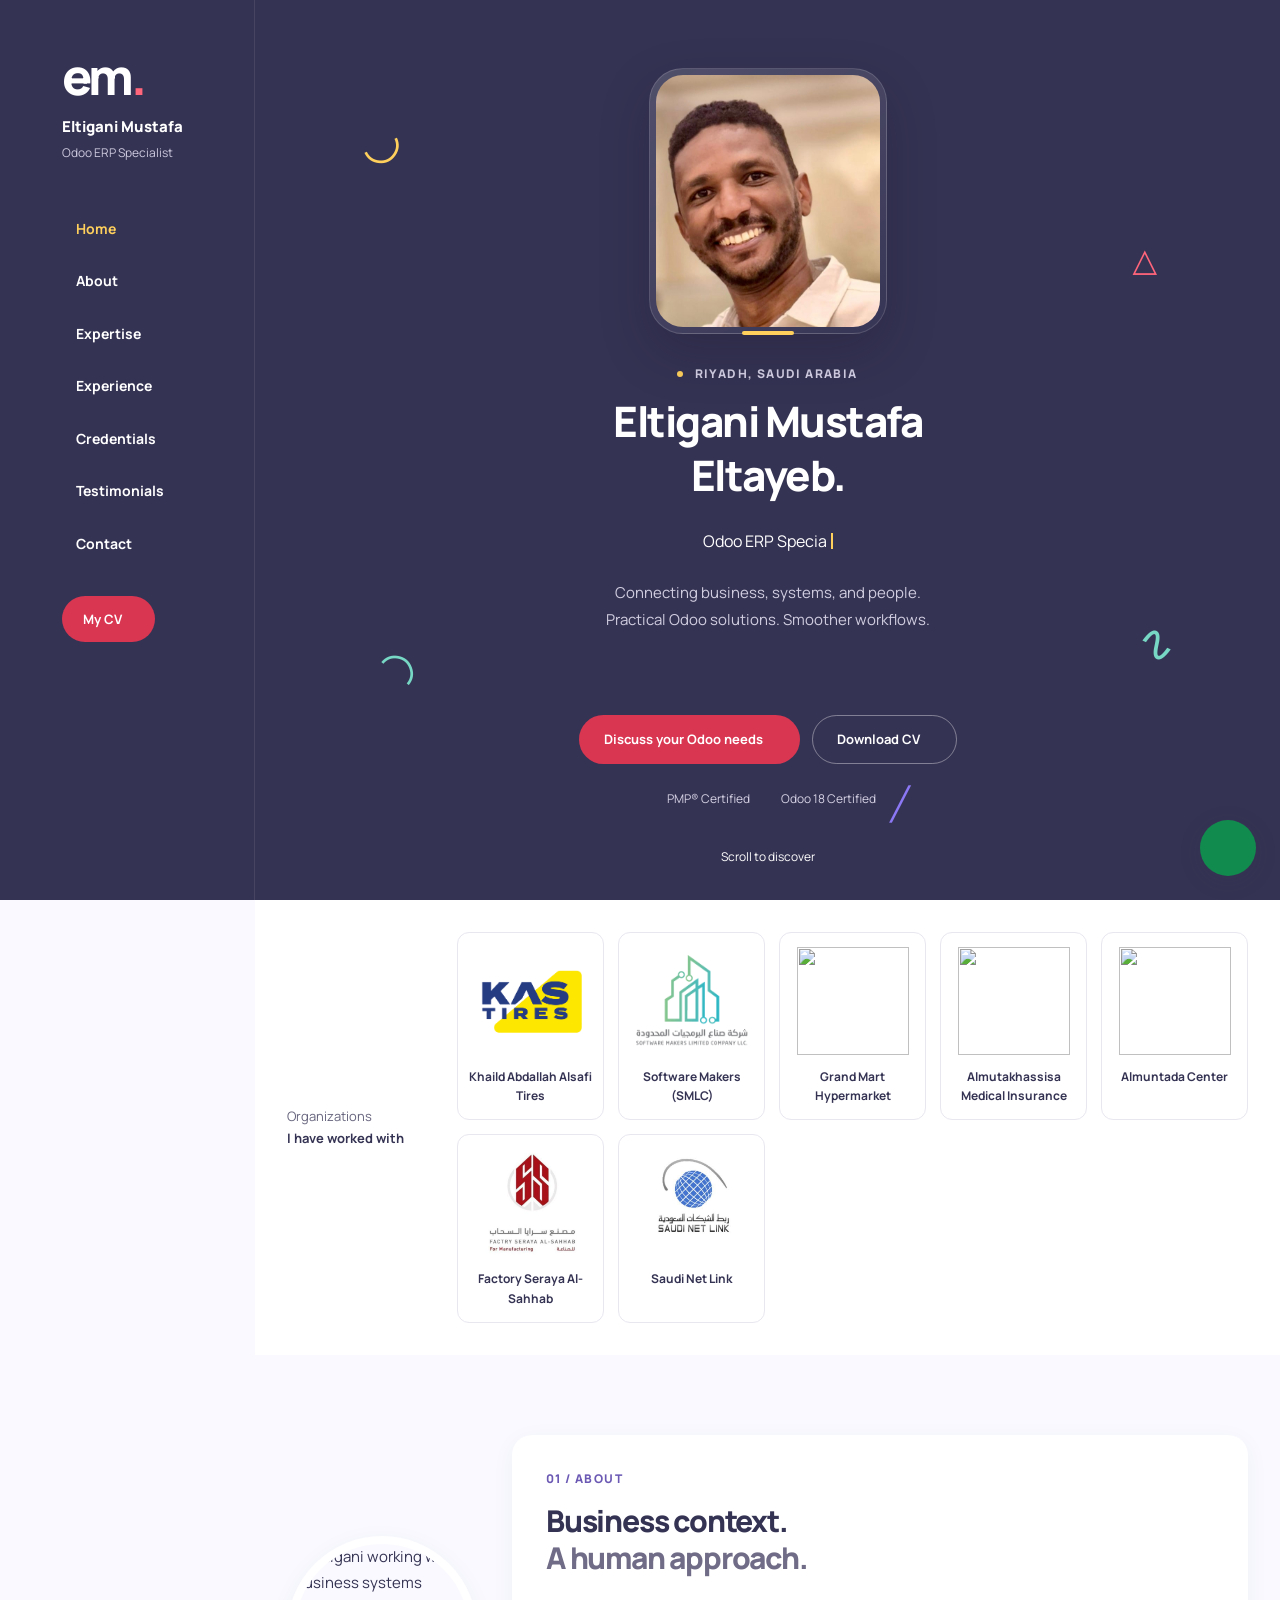
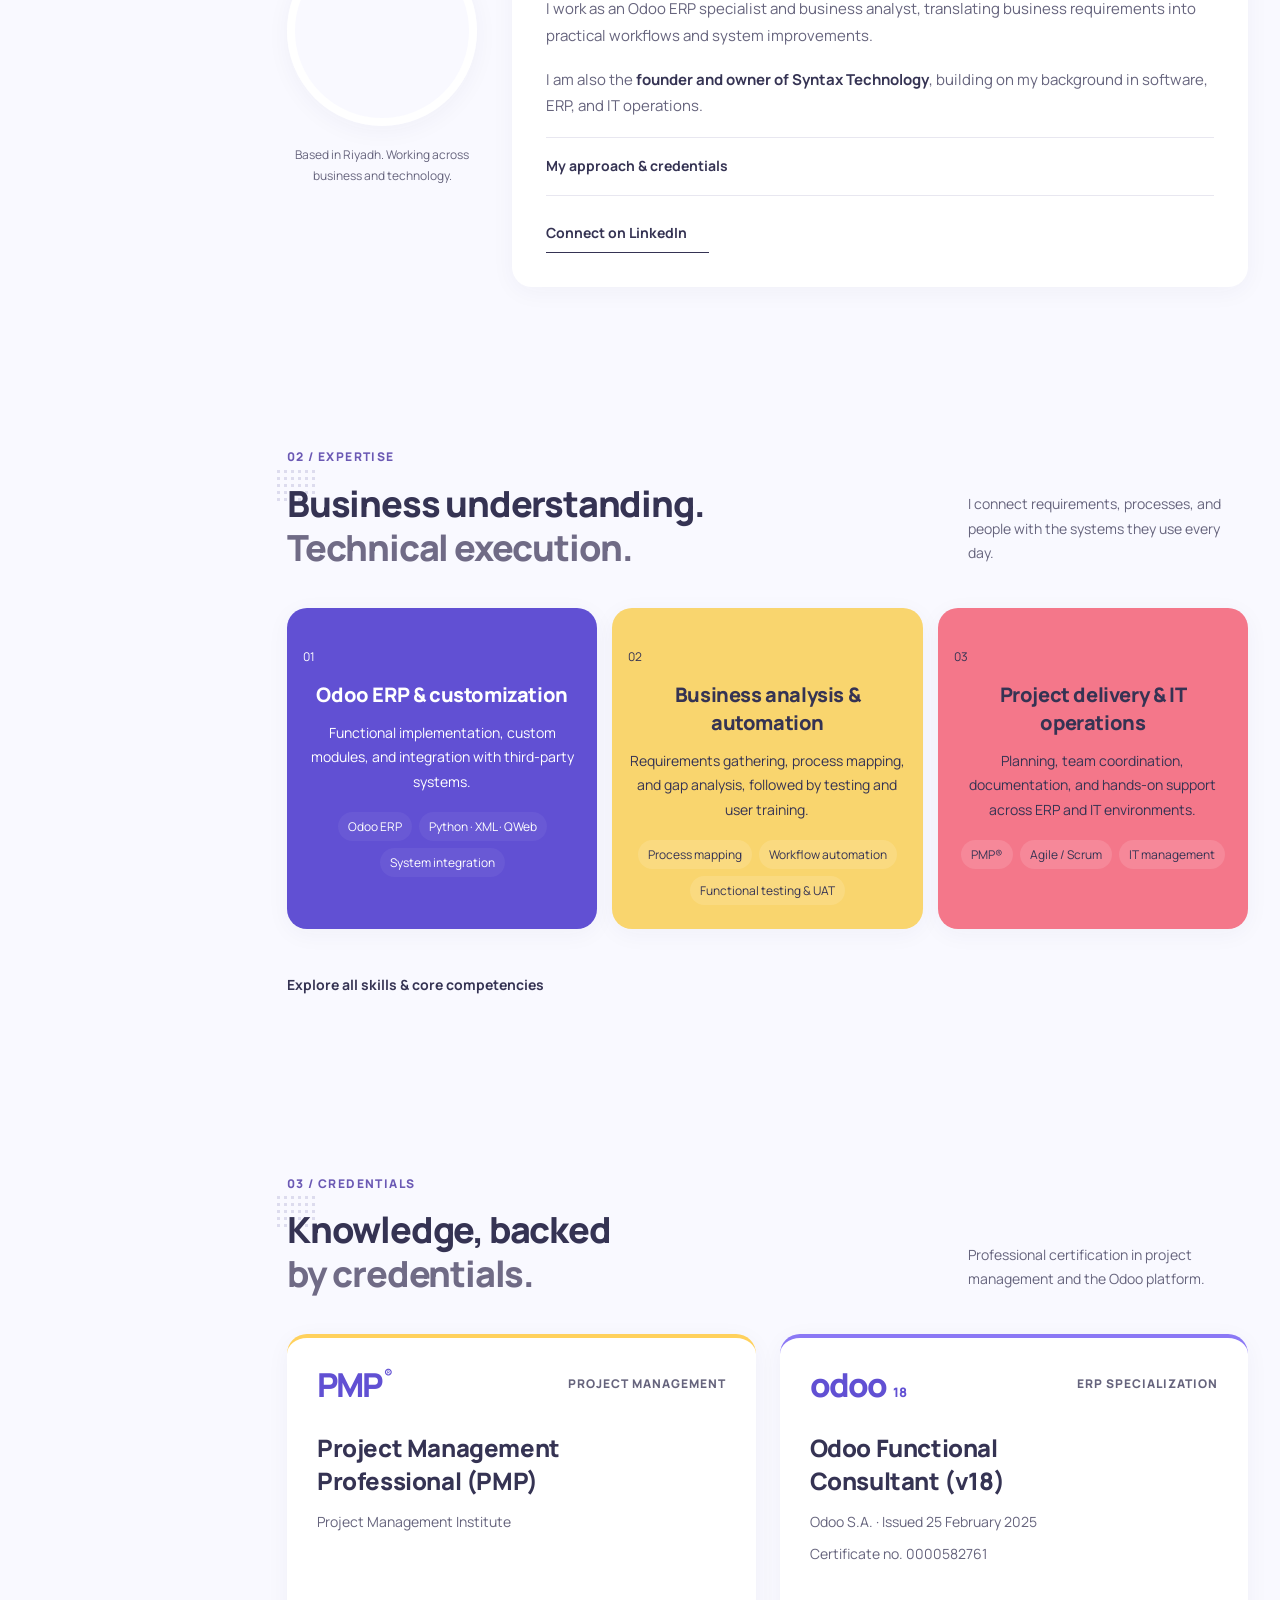
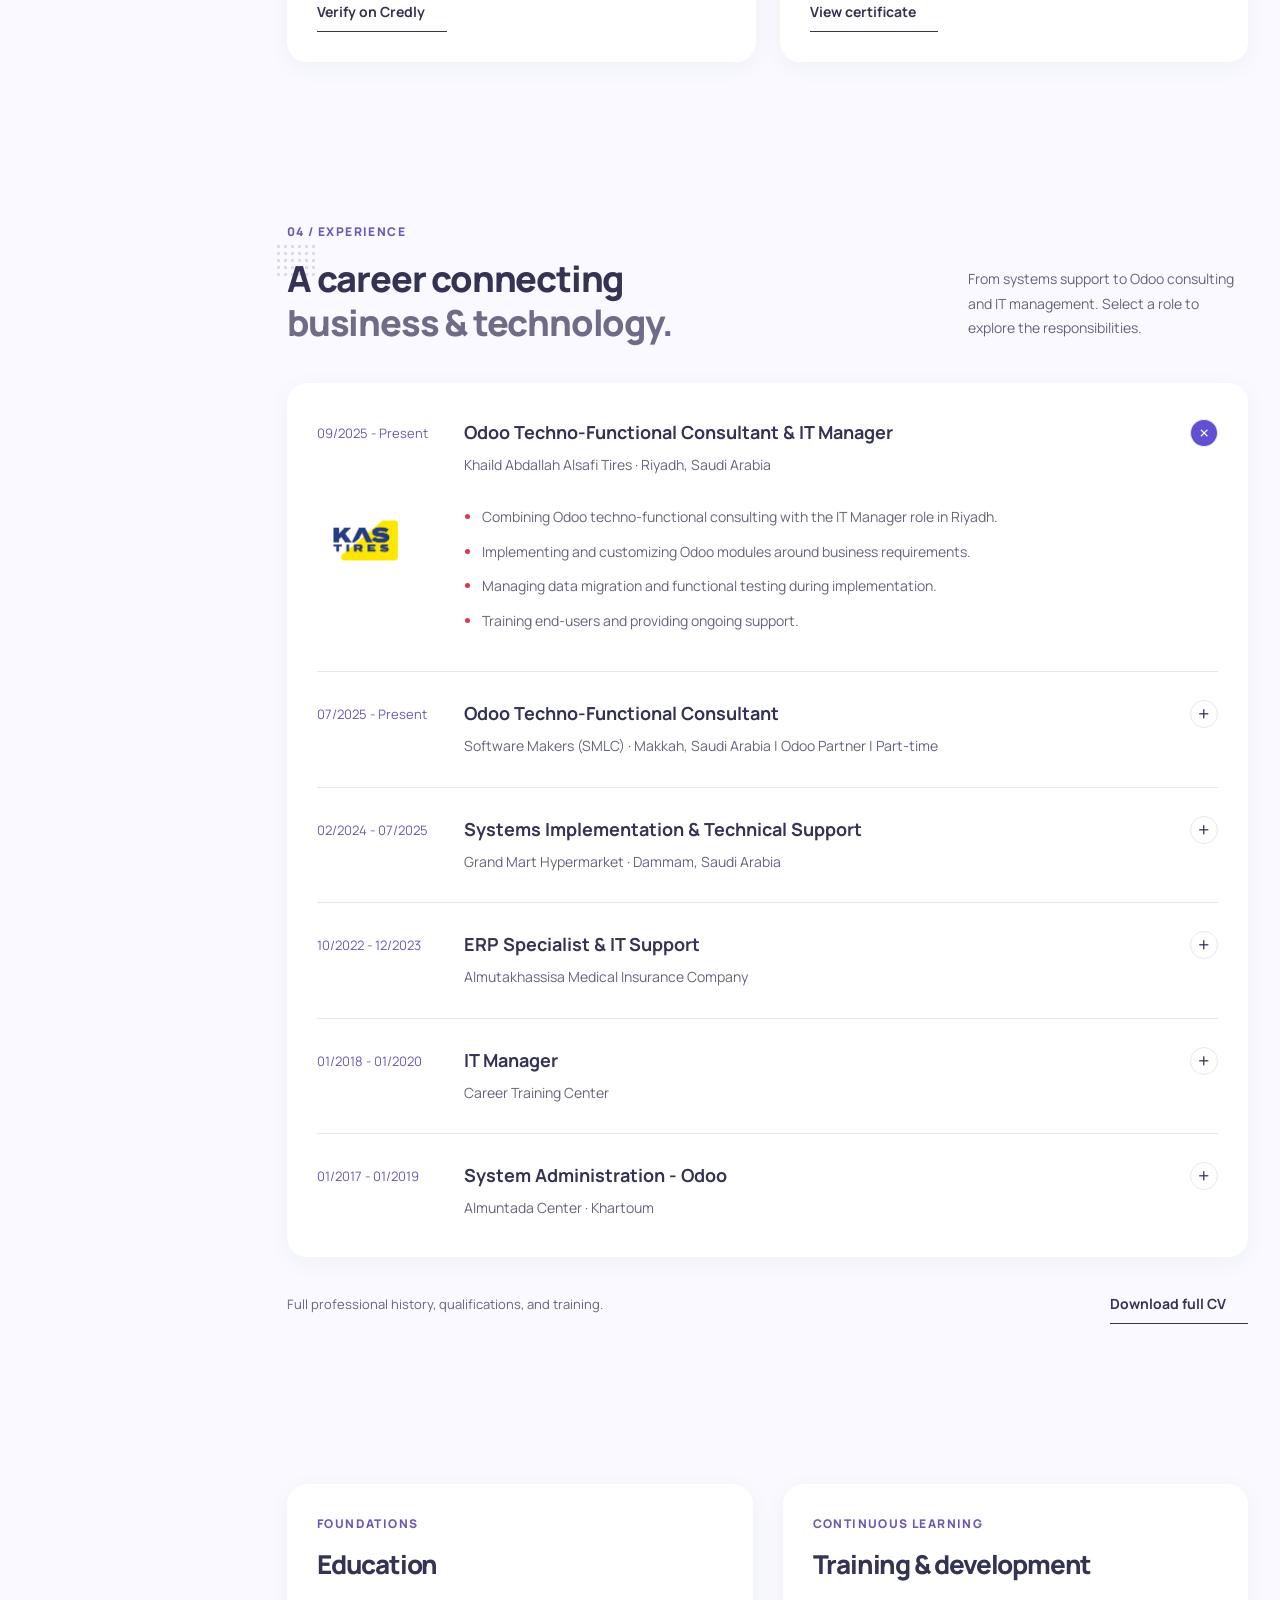
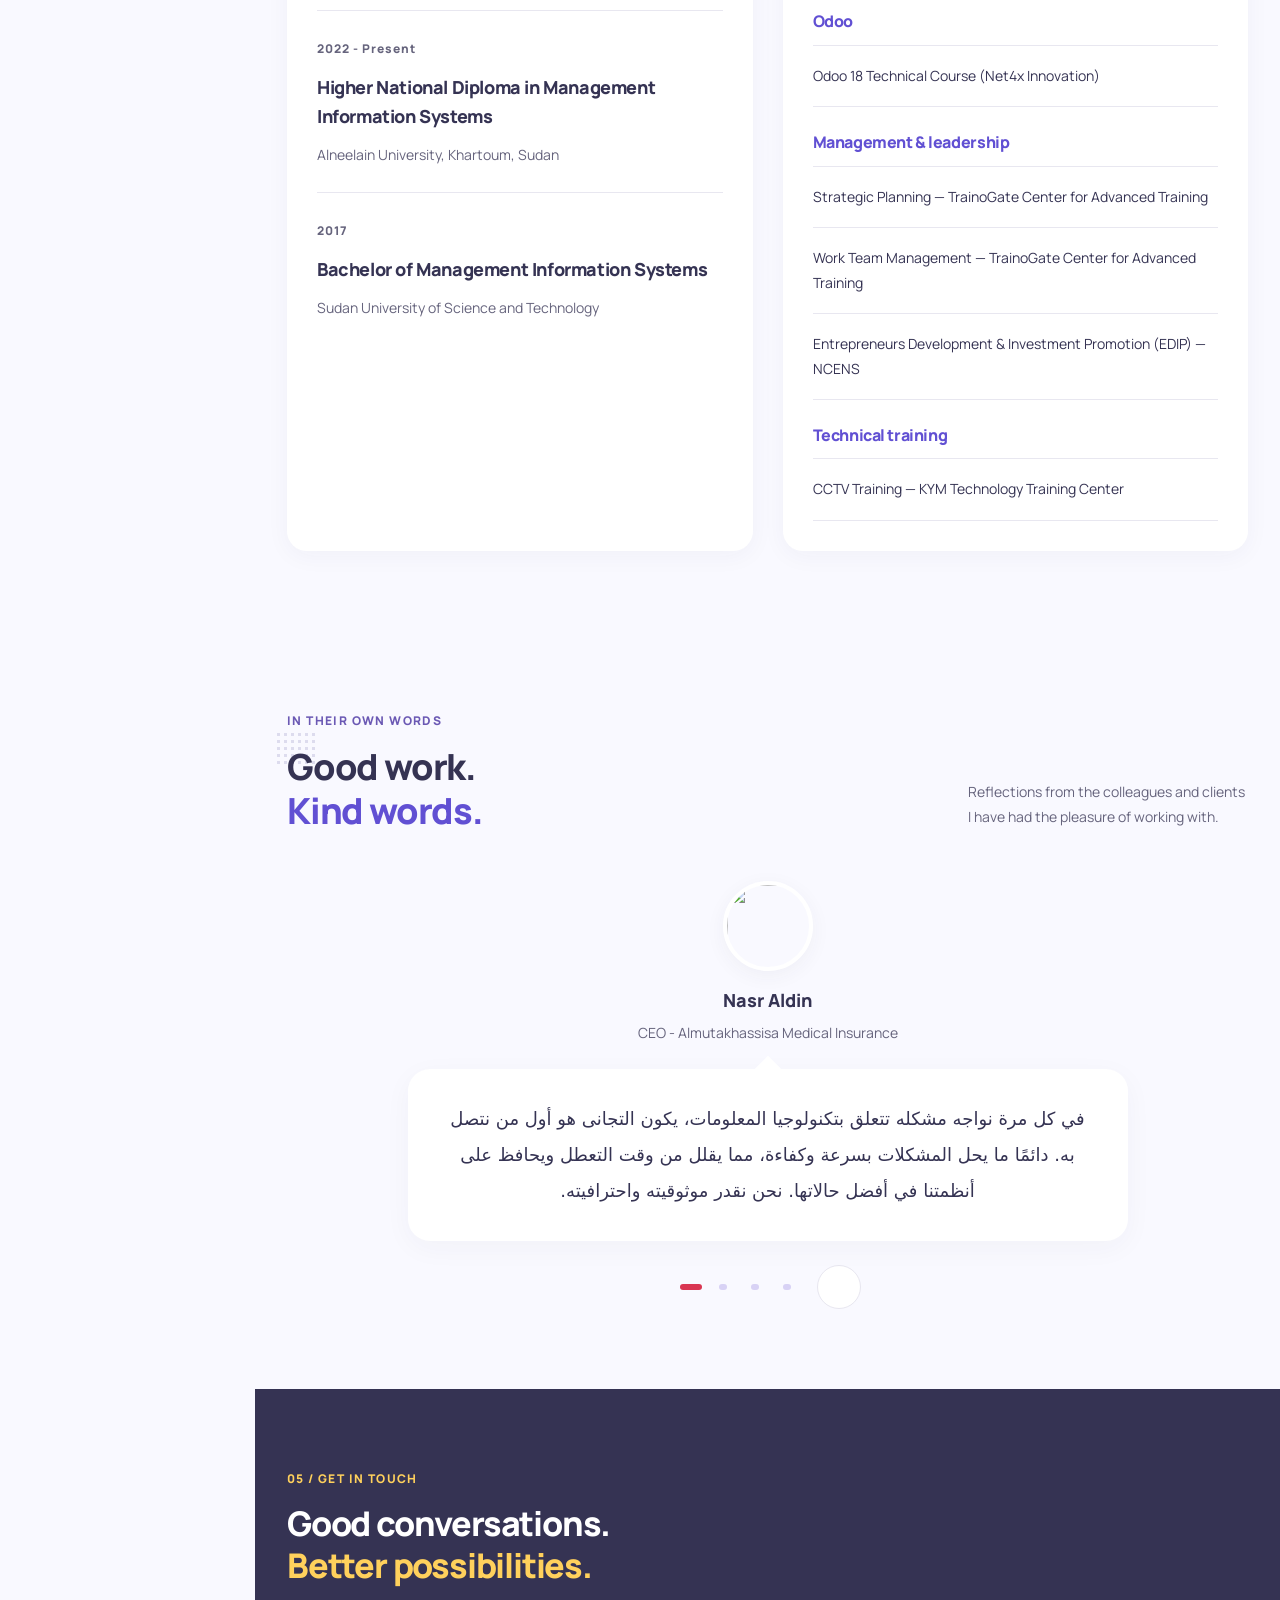
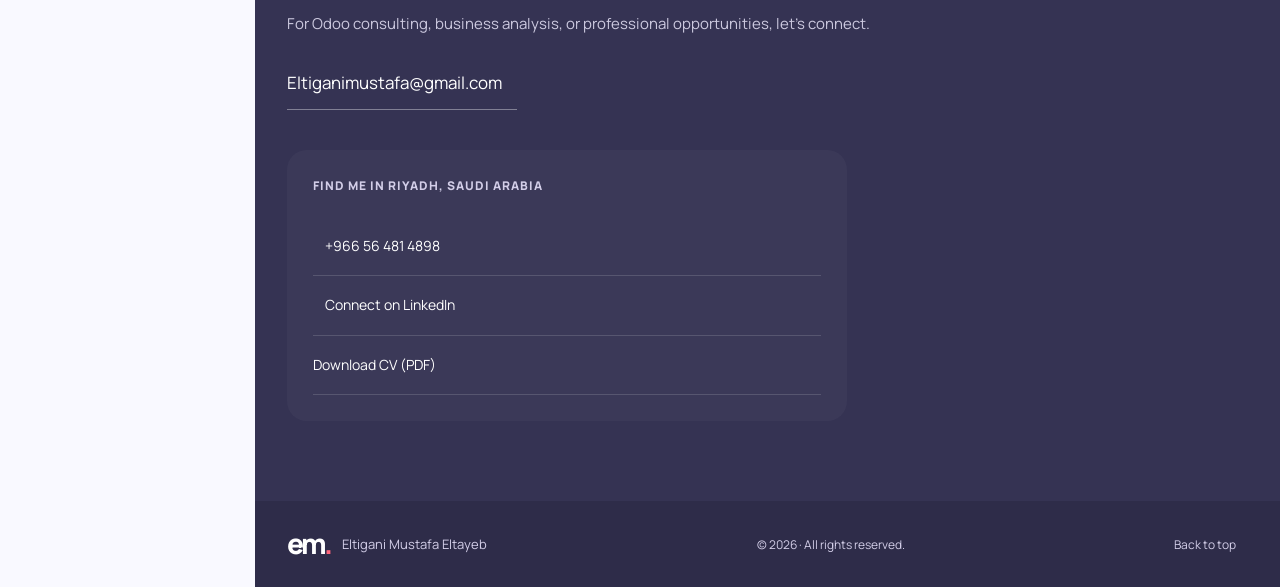
==== commit 4d0692dc: "Rotate testimonials every three seconds without side arrows" ====
--- a/index.html
+++ b/index.html
@@ -33,7 +33,7 @@
     gtag('js', new Date());
     gtag('config', 'G-NF5LMMYWL7');
   </script>
-  <script src="assets/js/portfolio.js?v=20261110-carousel" defer></script>
+  <script src="assets/js/portfolio.js?v=20261110-carousel-3s" defer></script>
 </head>
 <body id="top">
   <a class="skip-link" href="#main">Skip to content</a>
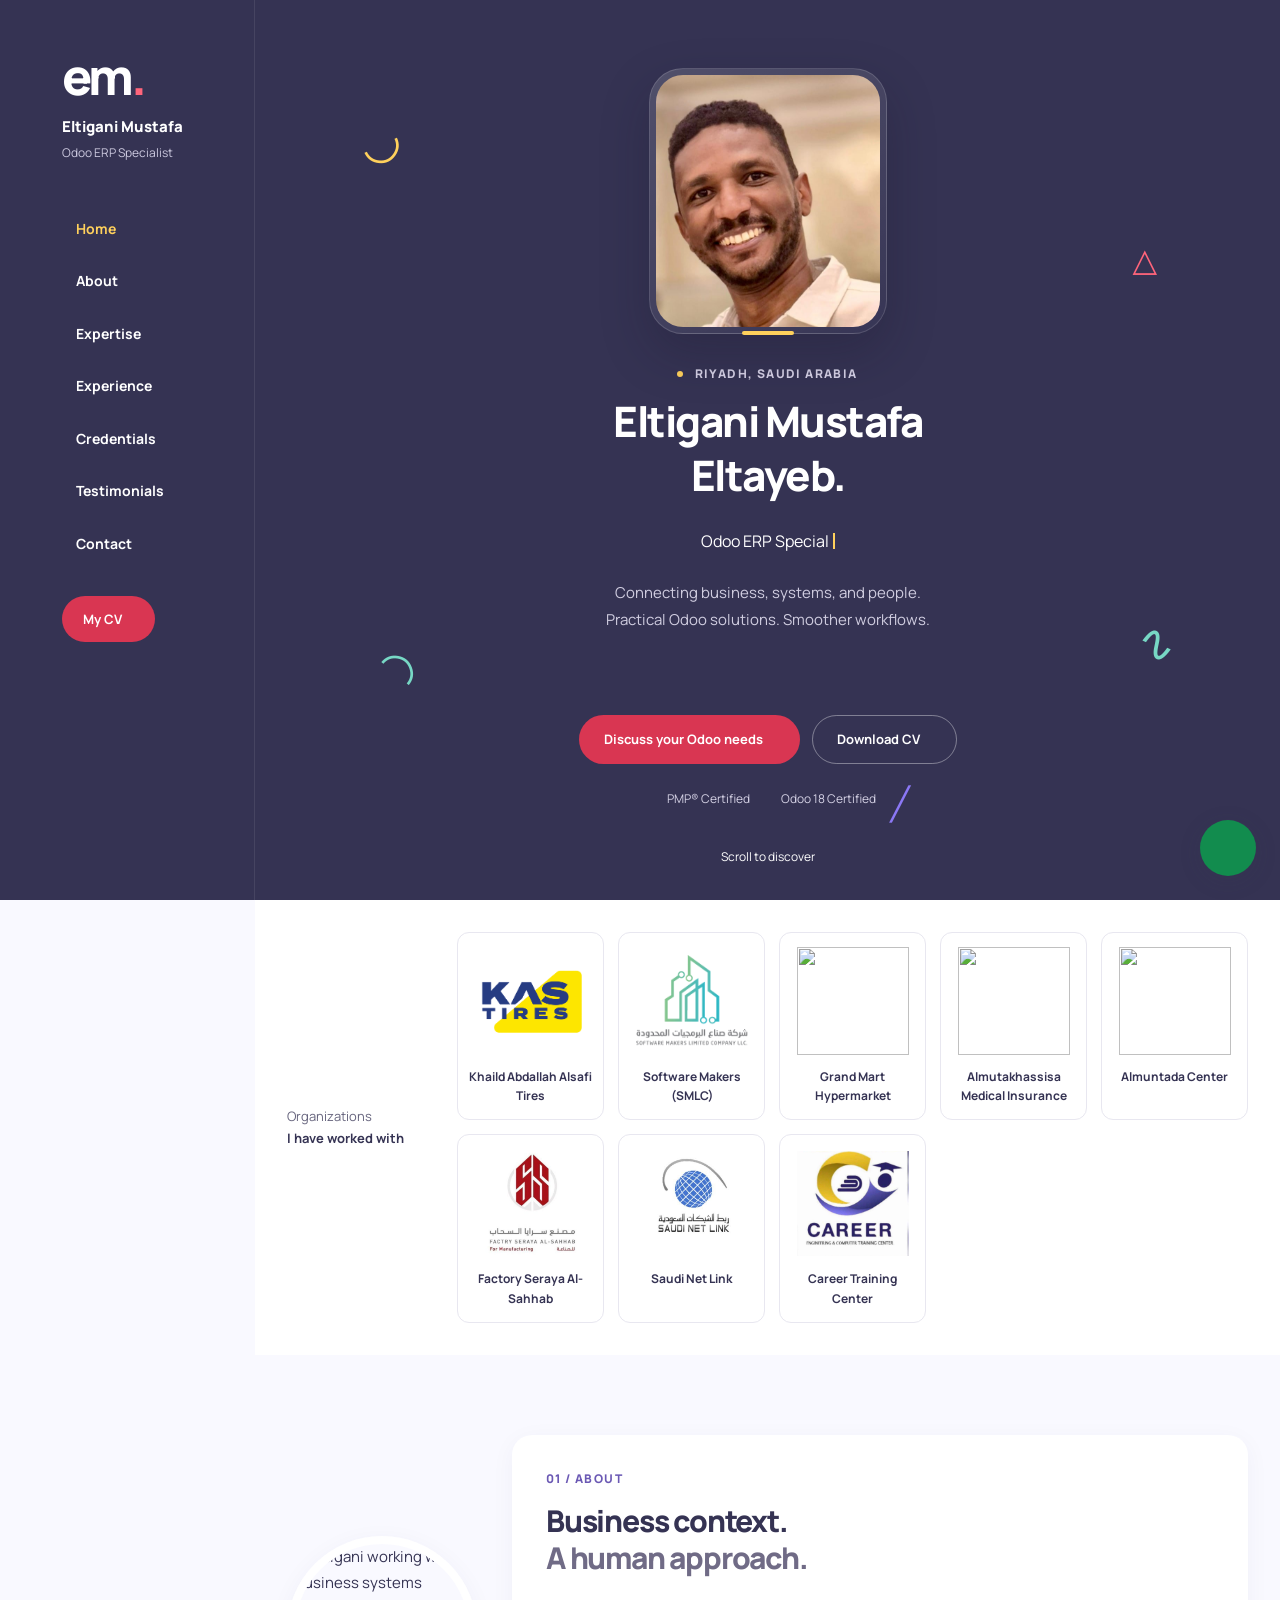
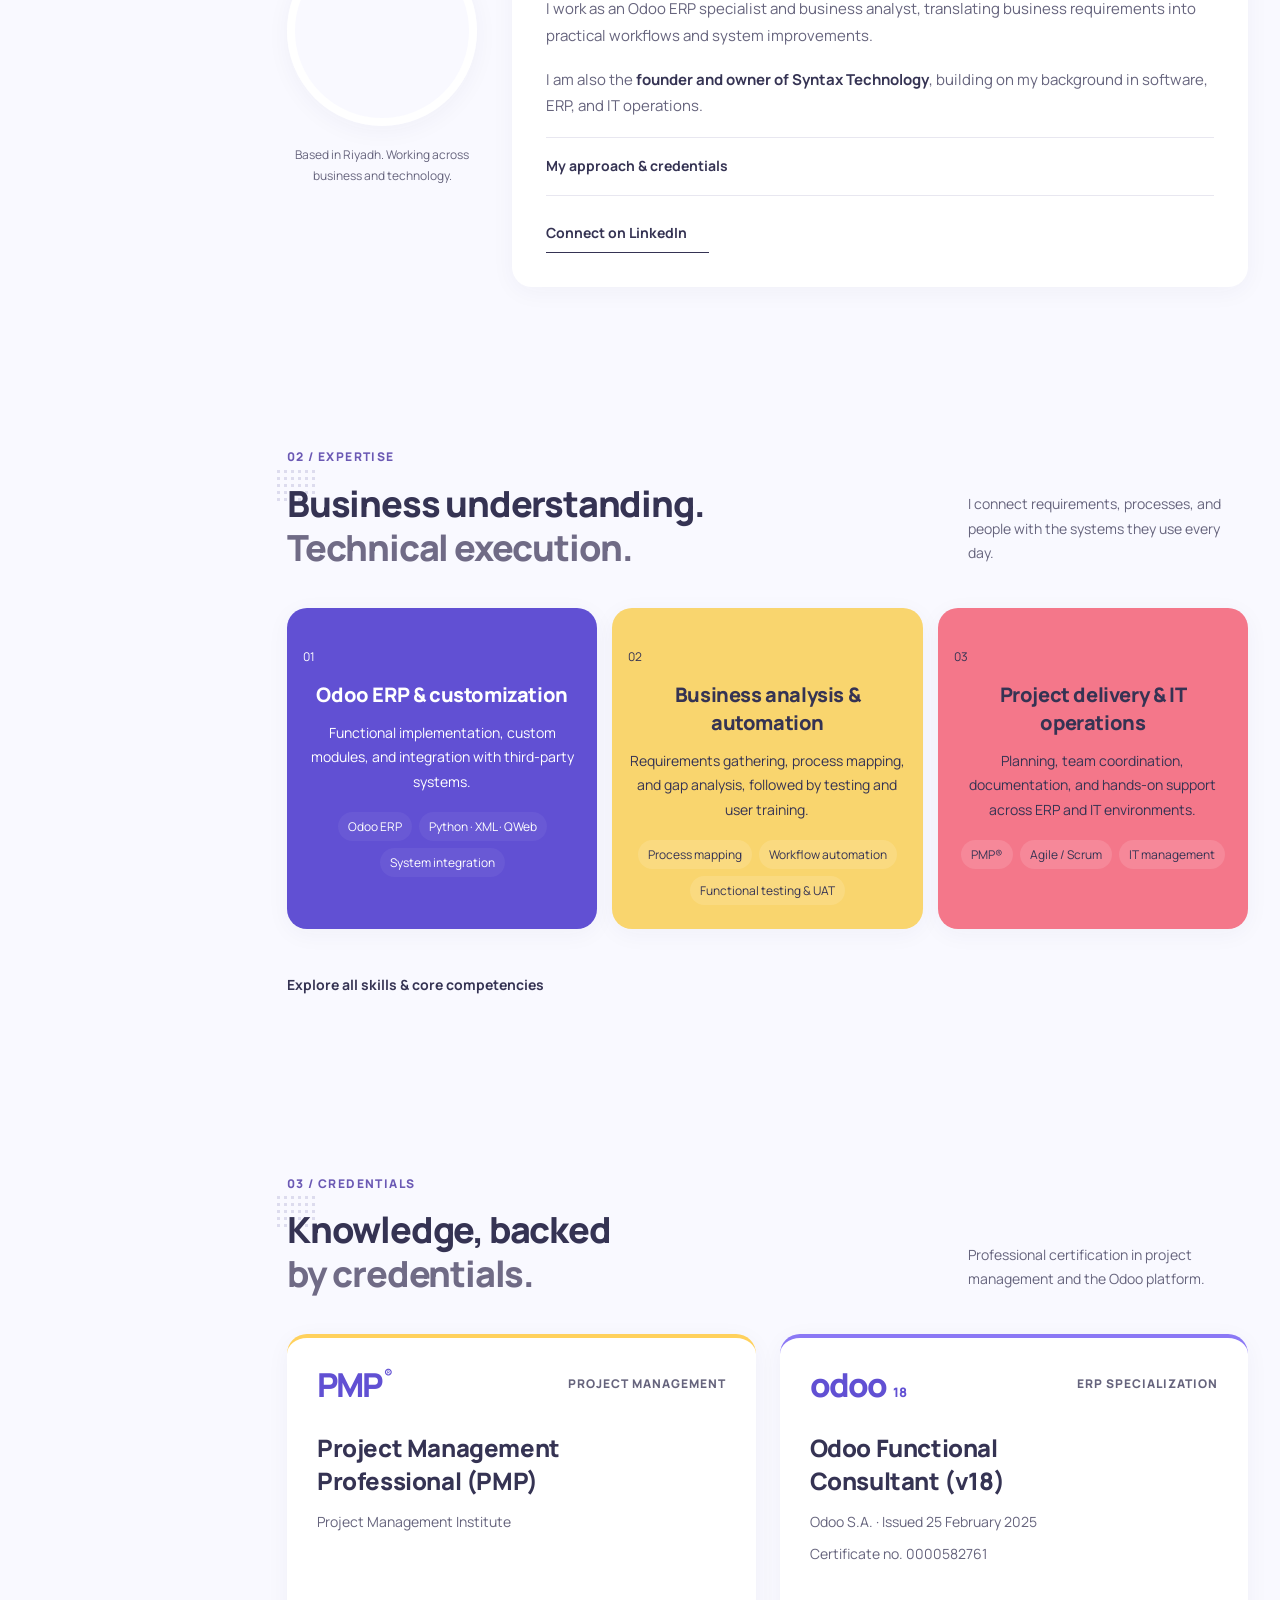
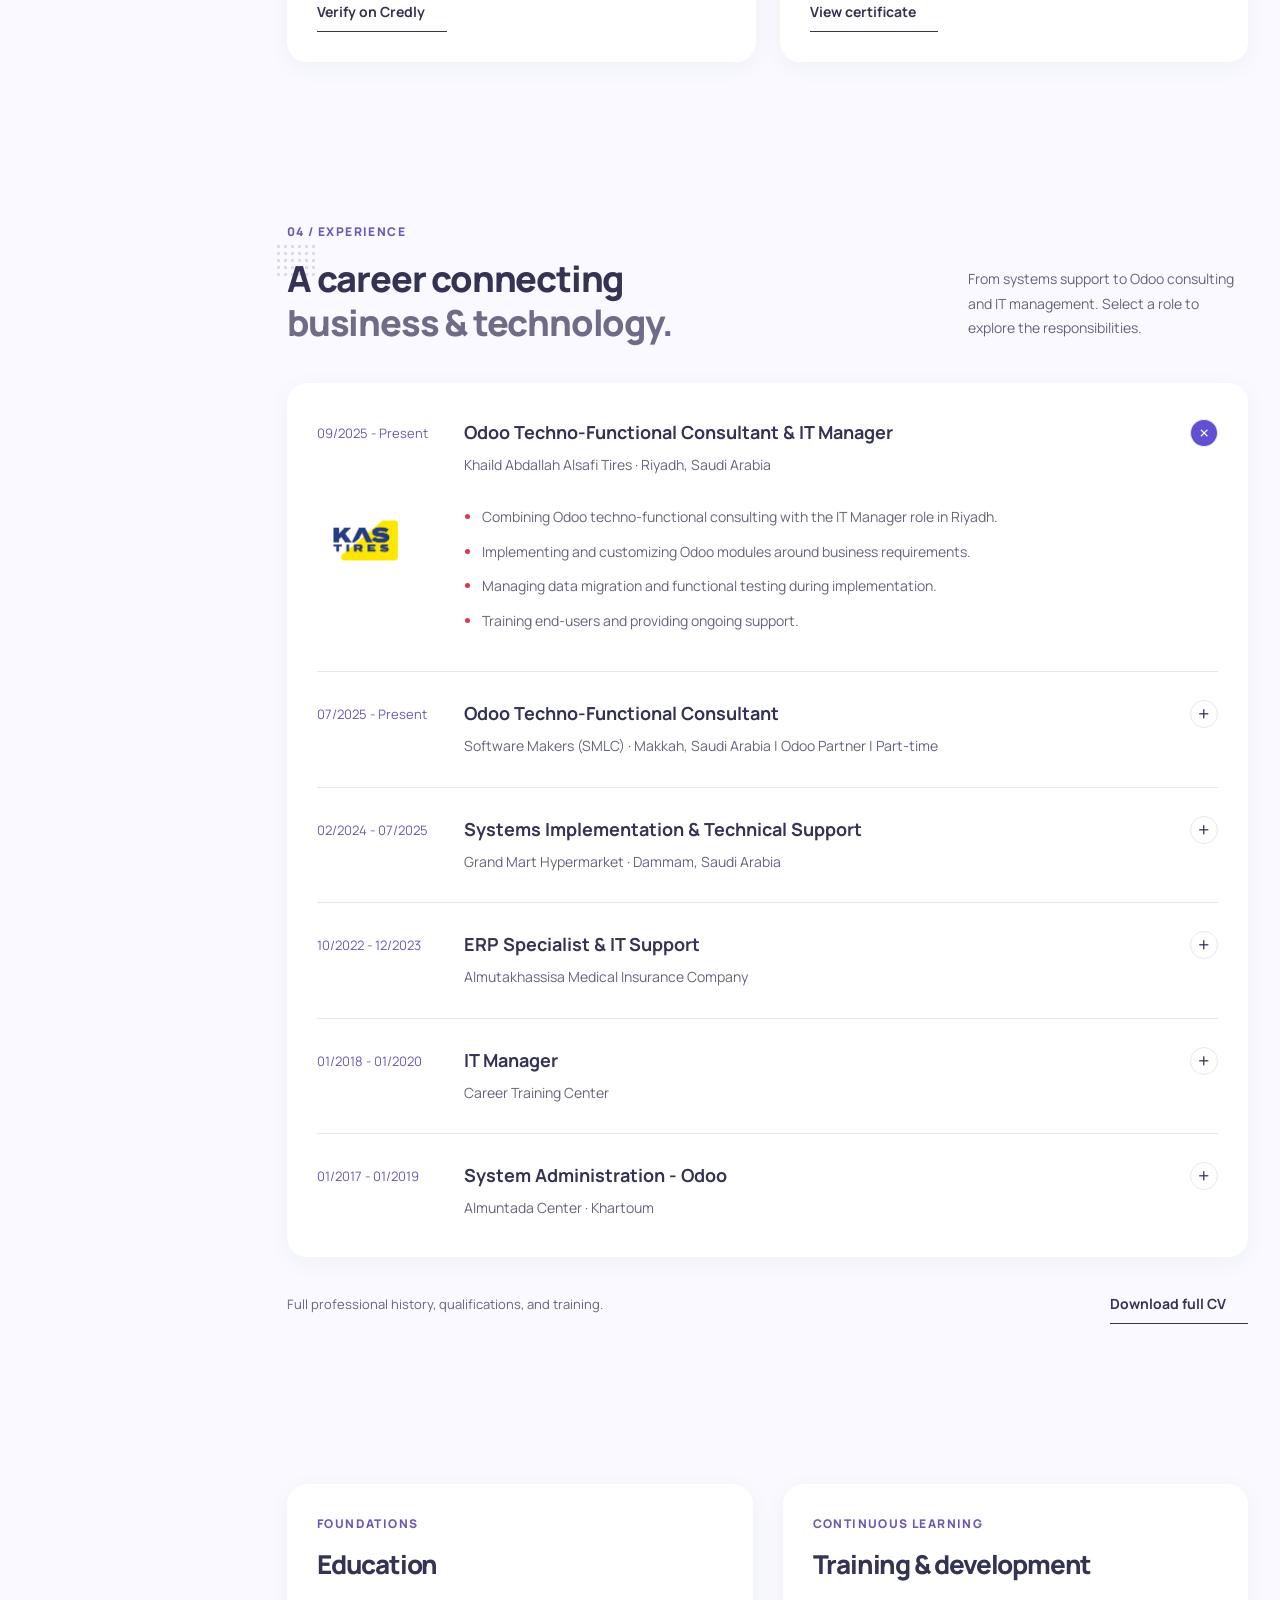
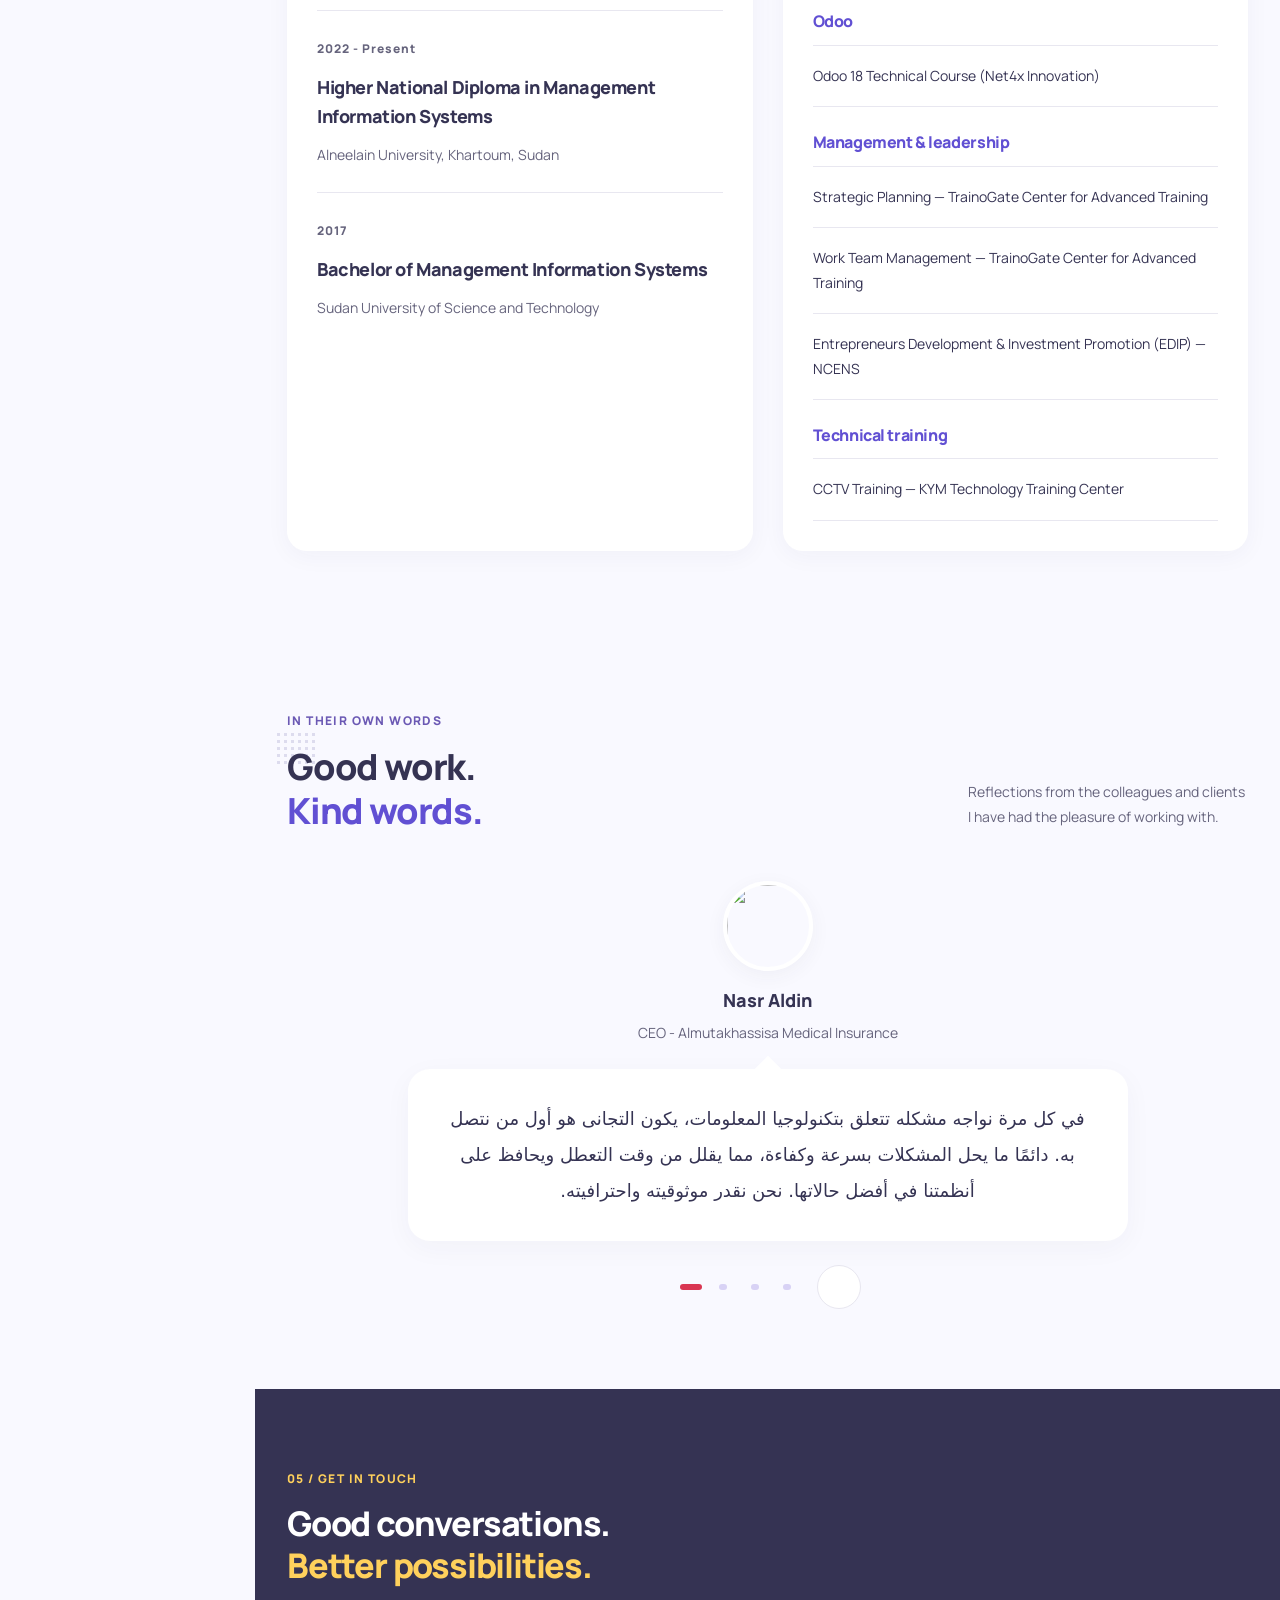
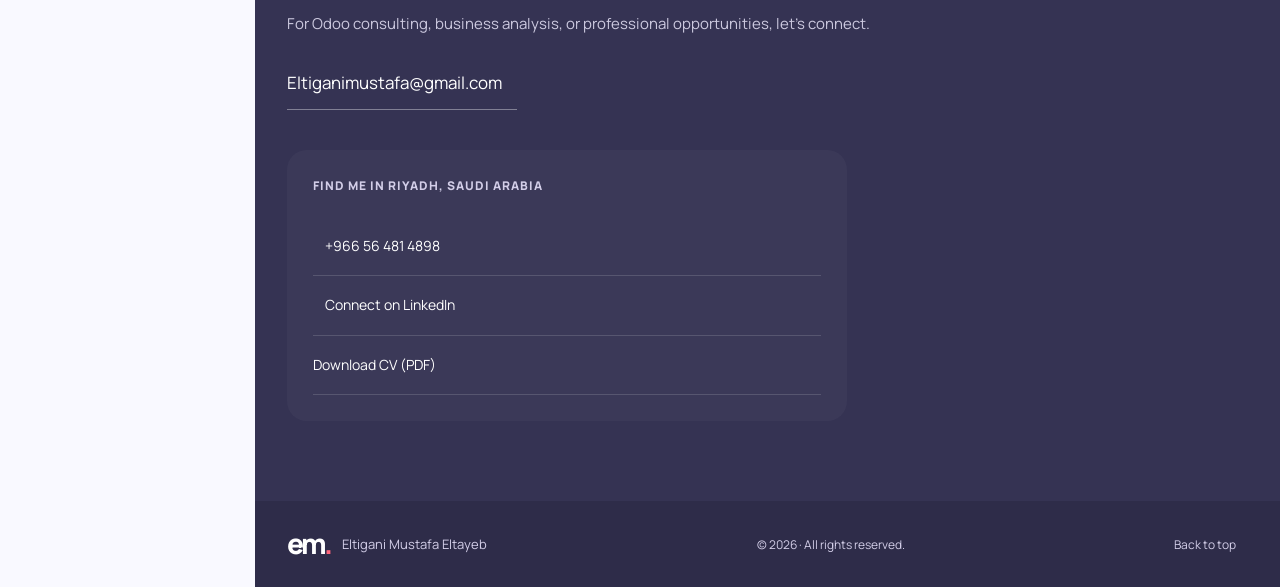
==== commit 2d896f0c: "Add Career Training Center logo to organizations and experience" ====
--- a/index.html
+++ b/index.html
@@ -77,6 +77,7 @@
           <figure class="organization"><img src="assets/img/muntada.jpg" alt="" width="140" height="110" loading="lazy"><figcaption>Almuntada Center</figcaption></figure>
           <figure class="organization"><img src="assets/img/seraya-al-sahhab.jpg" alt="" width="140" height="110" loading="lazy"><figcaption>Factory Seraya Al-Sahhab</figcaption></figure>
           <figure class="organization"><img src="assets/img/saudi-net-link.jpg" alt="" width="140" height="110" loading="lazy"><figcaption>Saudi Net Link</figcaption></figure>
+          <figure class="organization"><img src="assets/img/career-training-center.jpg" alt="" width="140" height="110" loading="lazy"><figcaption>Career Training Center</figcaption></figure>
         </div>
       </div>
     </section>
@@ -177,7 +178,7 @@
               <span class="role-heading"><strong>IT Manager</strong><span>Career Training Center</span></span>
               <span class="role-toggle" aria-hidden="true">+</span>
             </summary>
-            <div class="role-body"><div class="role-logo"><i class="bi bi-building" aria-hidden="true"></i></div><ul>
+            <div class="role-body"><div class="role-logo"><img src="assets/img/career-training-center.jpg" alt="Career Training Center logo" width="140" height="110" loading="lazy"></div><ul>
               <li>Managed IT infrastructure and technical operations.</li>
               <li>Supervised a team of IT support specialists.</li>
               <li>Led system upgrades and network security improvements.</li>
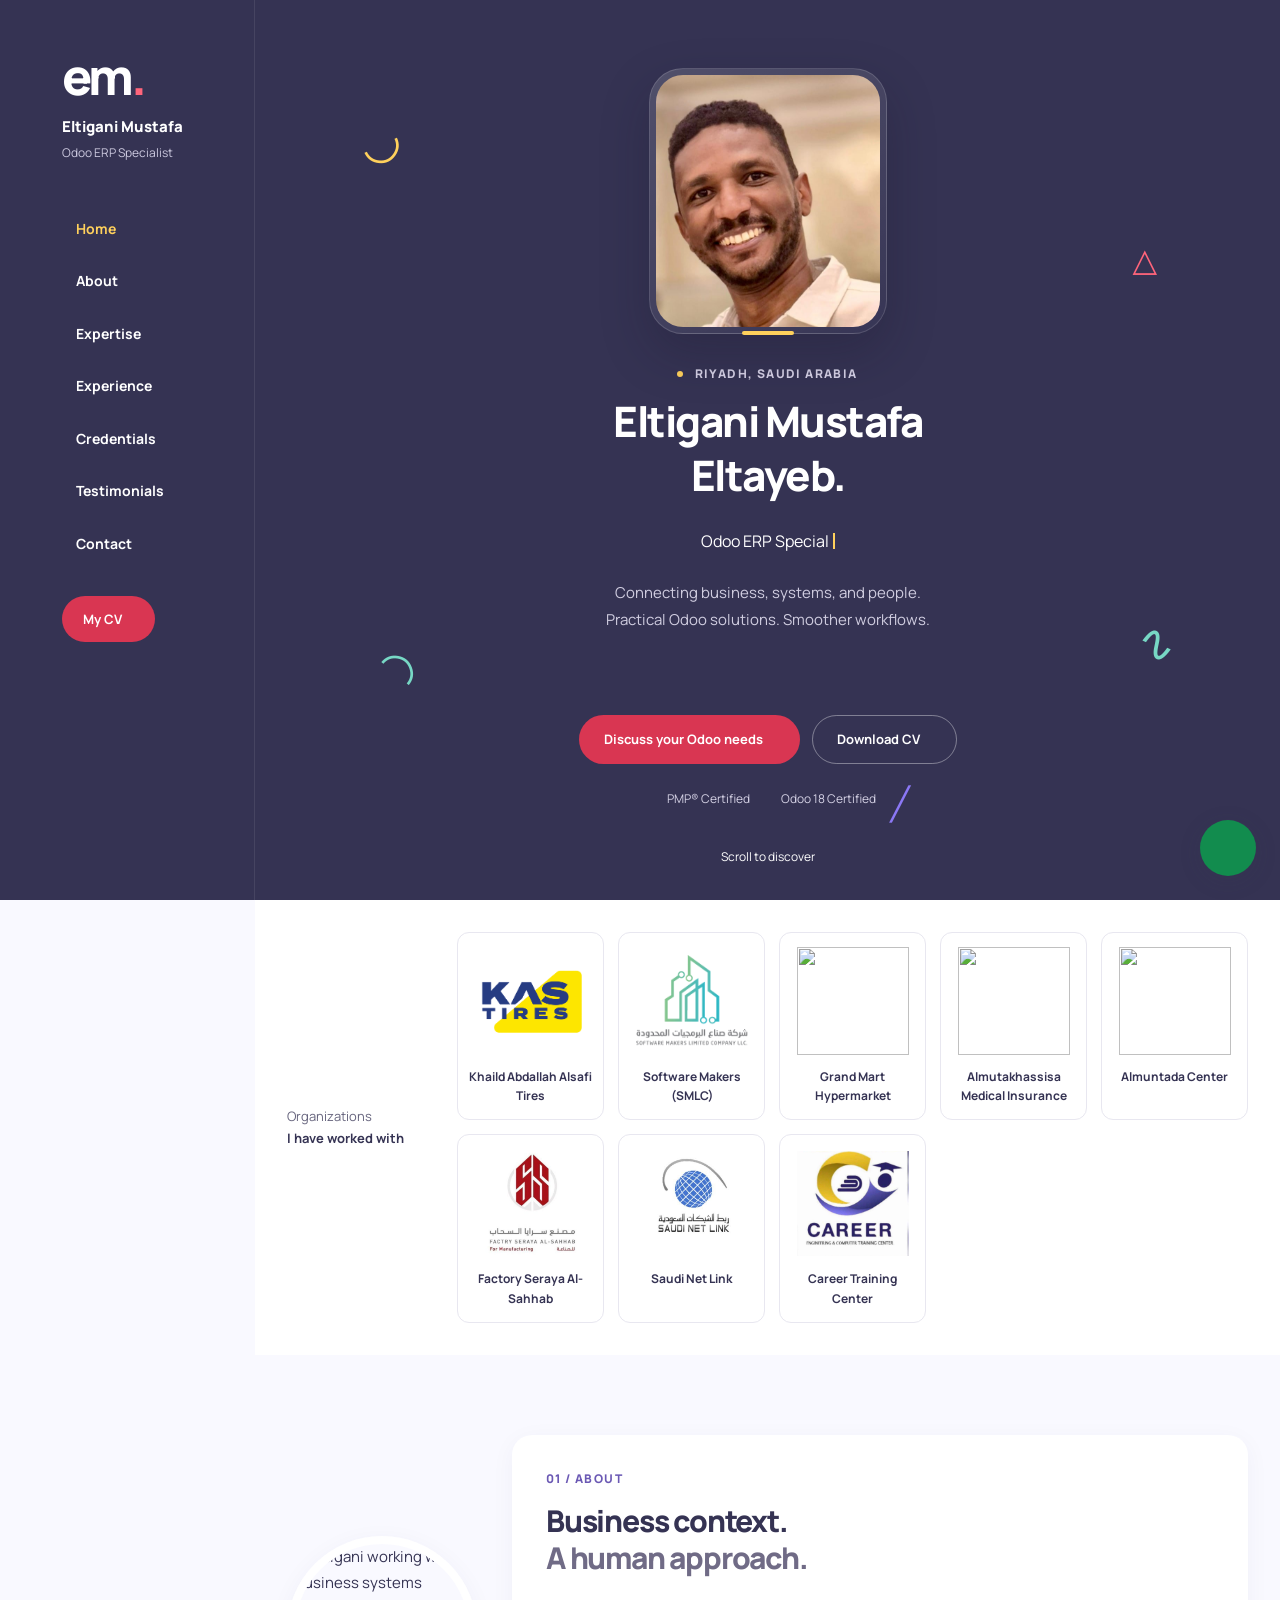
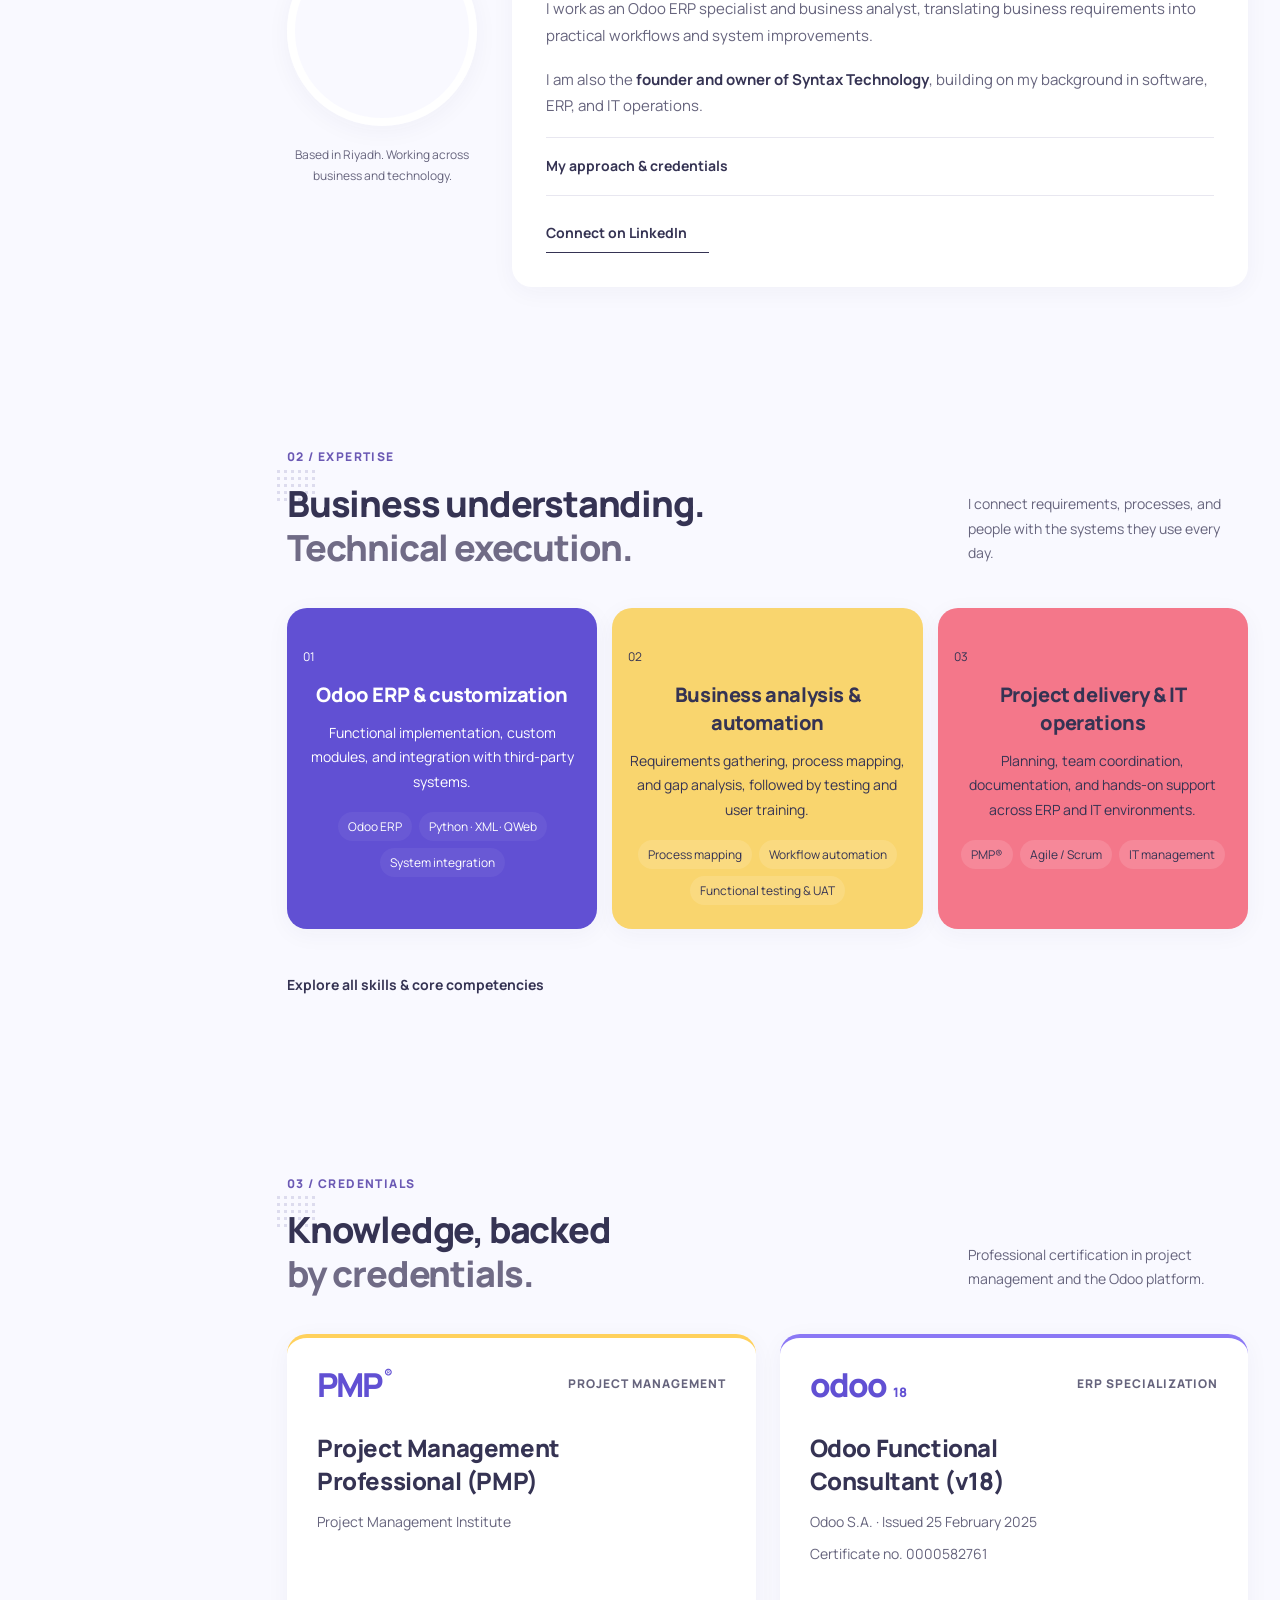
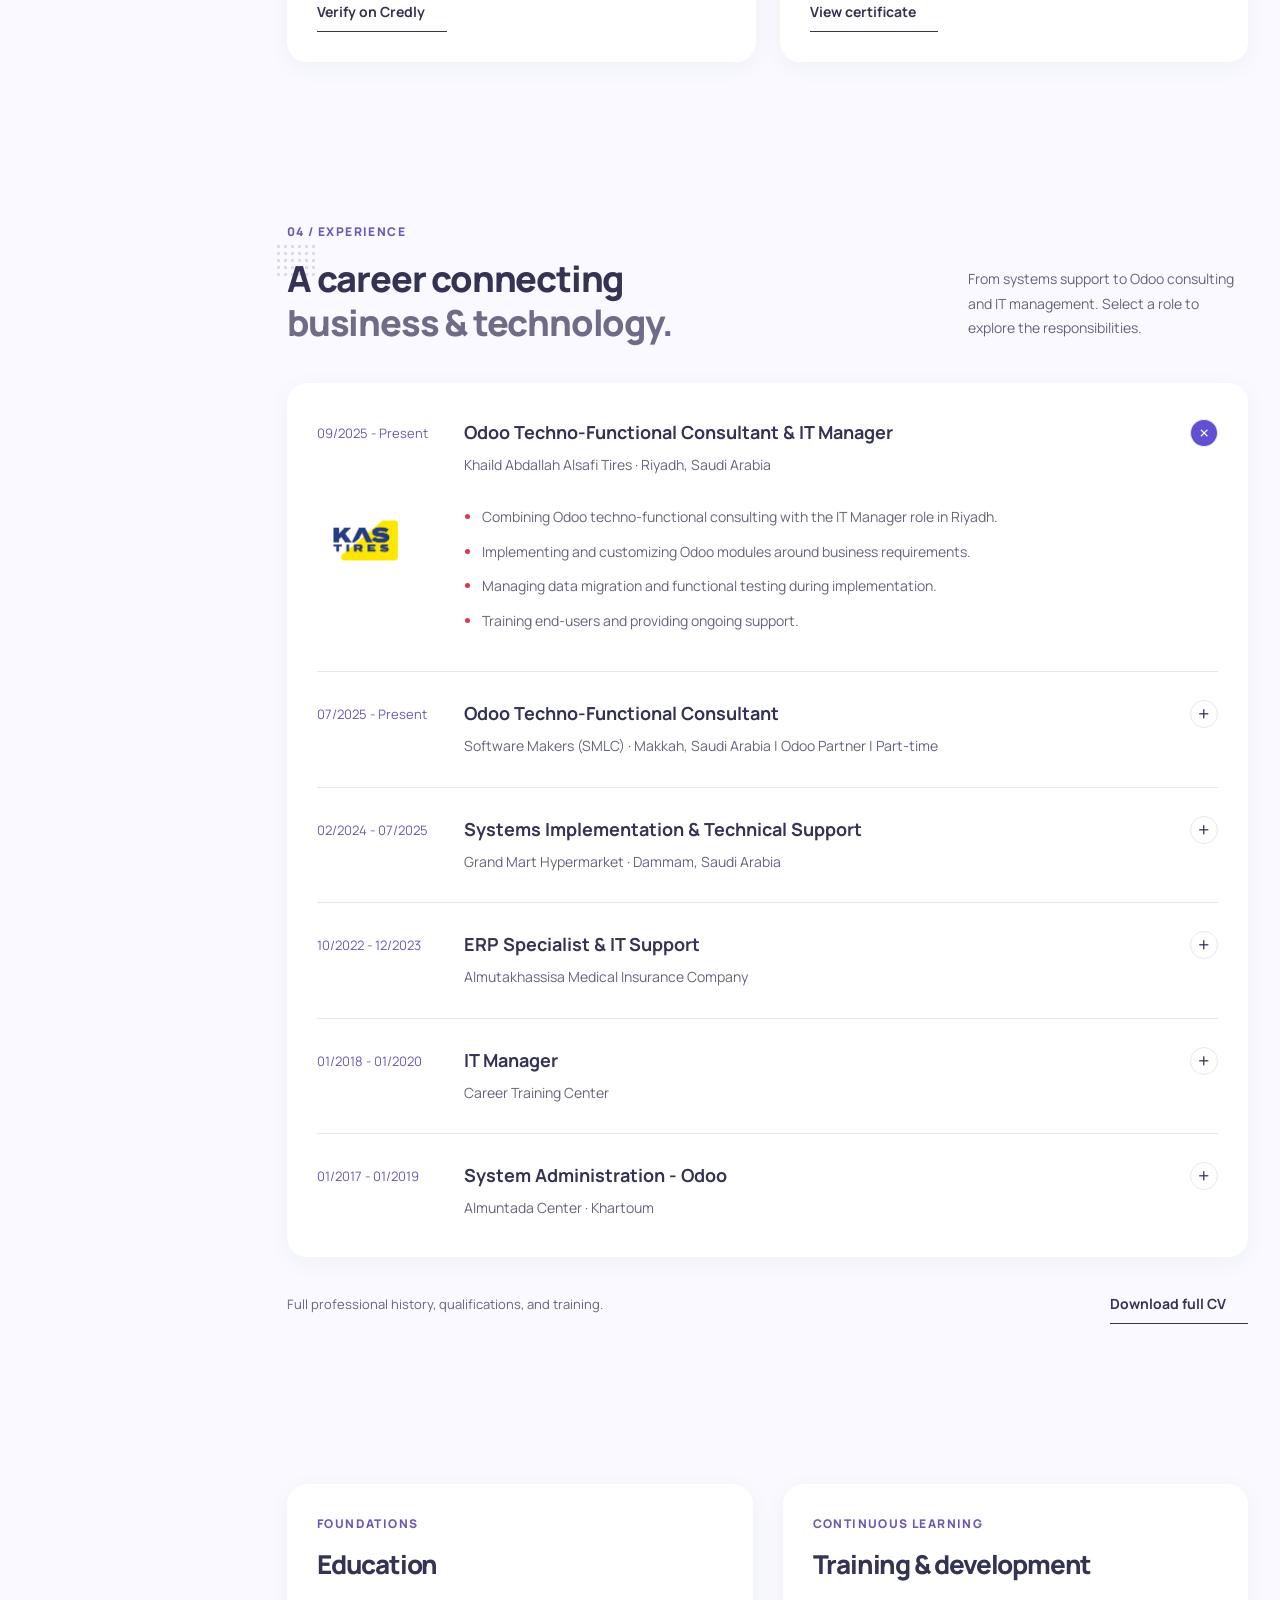
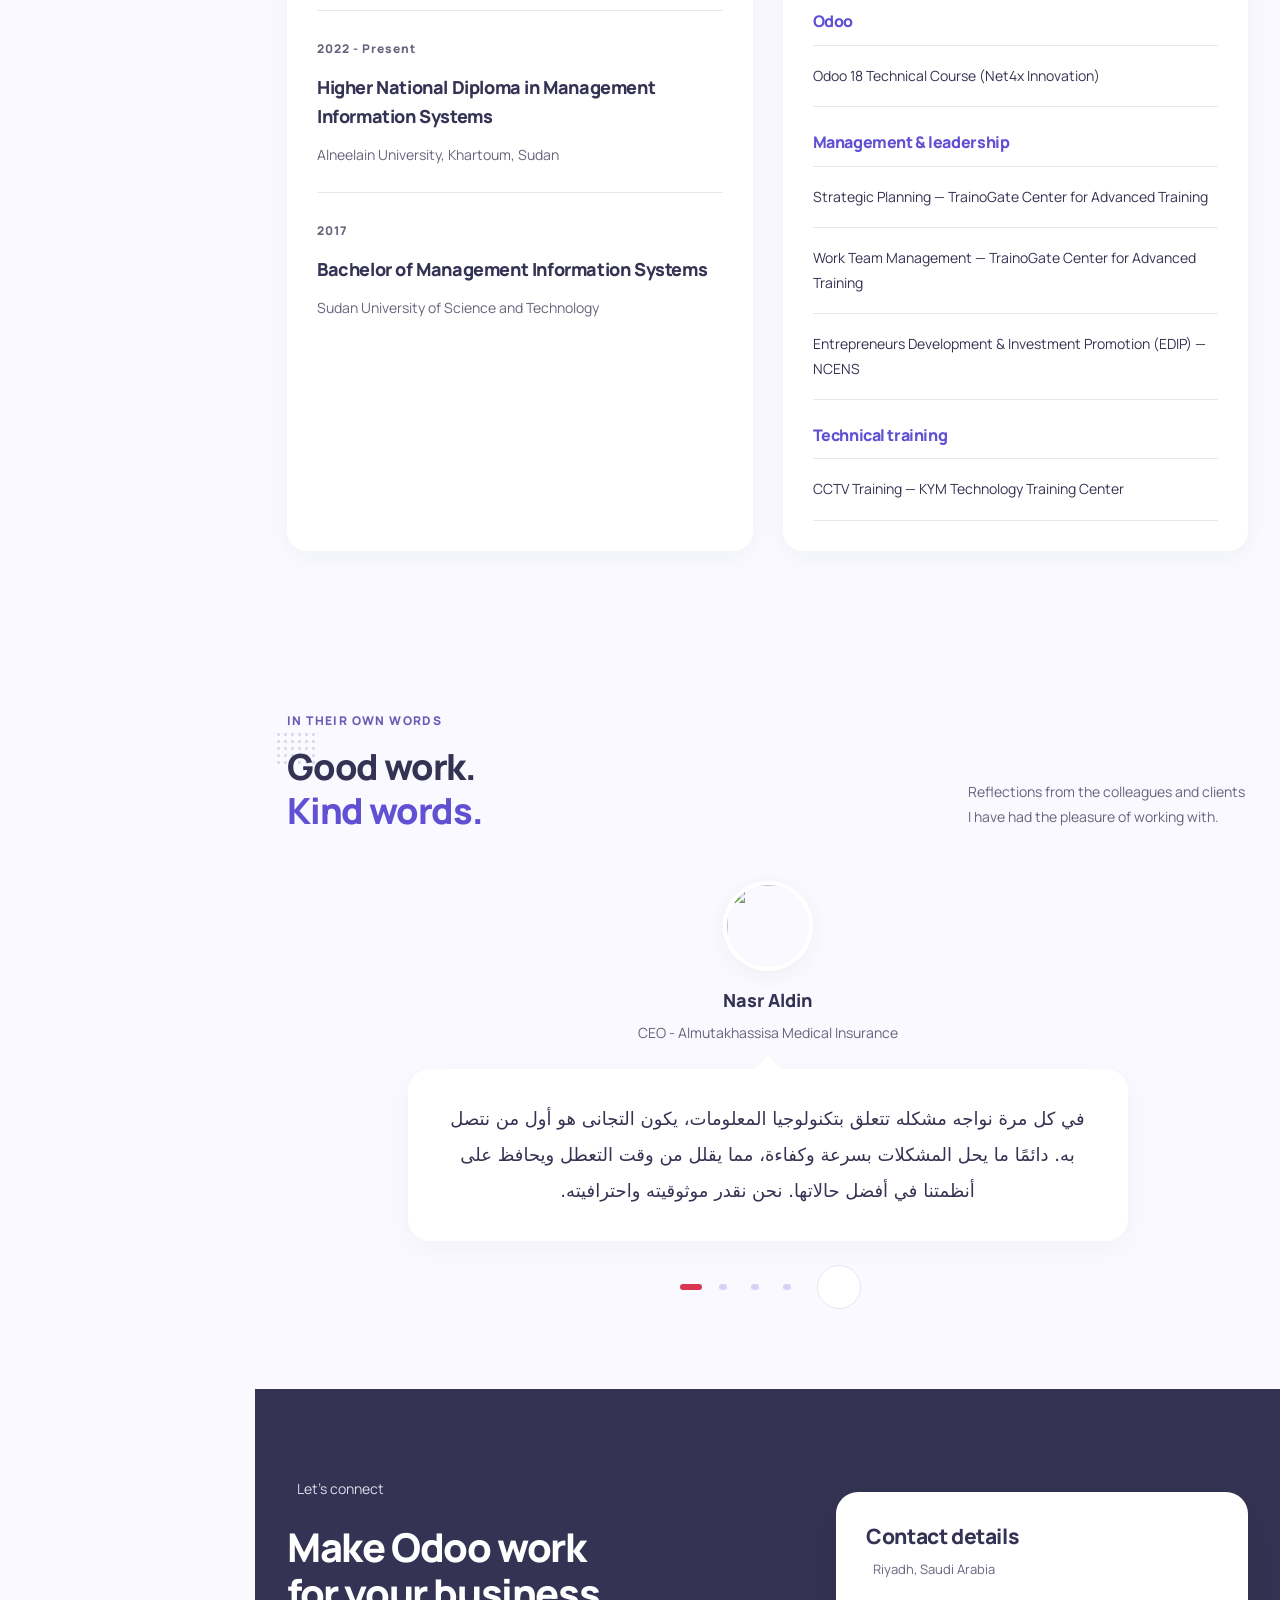
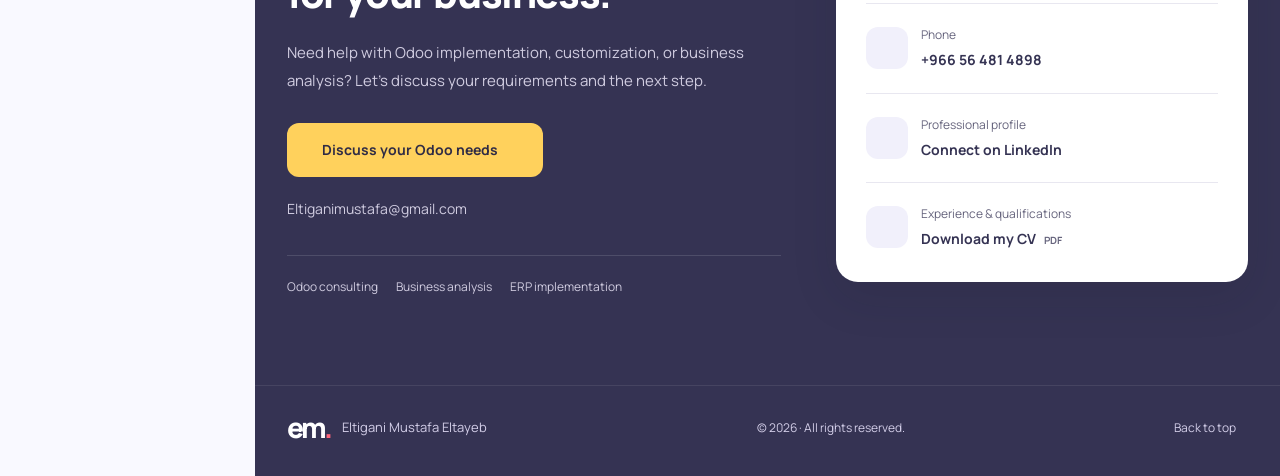
==== commit c5ee205d: "Redesign contact section with consulting CTA and clear contact directory" ====
--- a/index.html
+++ b/index.html
@@ -25,7 +25,7 @@
   <link rel="preconnect" href="https://fonts.gstatic.com" crossorigin>
   <link href="https://fonts.googleapis.com/css2?family=Manrope:wght@400;500;600;700;800&amp;display=swap" rel="stylesheet">
   <link href="assets/vendor/bootstrap-icons/bootstrap-icons.css" rel="stylesheet">
-  <link href="assets/css/portfolio.css?v=20261110-carousel" rel="stylesheet">
+  <link href="assets/css/portfolio.css?v=20261110-contact" rel="stylesheet">
   <script async src="https://www.googletagmanager.com/gtag/js?id=G-NF5LMMYWL7"></script>
   <script>
     window.dataLayer = window.dataLayer || [];
@@ -233,8 +233,24 @@
       </div></div></div>
     </section>
 
-    <section id="contact" class="section contact-section">
-      <div class="container contact-grid"><div><p class="eyebrow light">05 / GET IN TOUCH</p><h2>Good conversations.<br><span>Better possibilities.</span></h2><p>For Odoo consulting, business analysis, or professional opportunities, let's connect.</p><a class="contact-email" href="mailto:Eltiganimustafa@gmail.com">Eltiganimustafa@gmail.com <i class="bi bi-arrow-up-right" aria-hidden="true"></i></a></div><div class="contact-panel"><span class="small-label">FIND ME IN RIYADH, SAUDI ARABIA</span><a href="tel:+966564814898"><i class="bi bi-telephone" aria-hidden="true"></i> +966 56 481 4898 <i class="bi bi-arrow-up-right" aria-hidden="true"></i></a><a href="https://www.linkedin.com/in/eltiganimustafa" target="_blank" rel="noopener noreferrer"><i class="bi bi-linkedin" aria-hidden="true"></i> Connect on LinkedIn <i class="bi bi-arrow-up-right" aria-hidden="true"></i></a><a class="contact-download" href="assets/CV_Eltigani_EN.pdf" download="CV_Eltigani_EN.pdf">Download CV (PDF) <i class="bi bi-download" aria-hidden="true"></i></a></div></div>
+    <section id="contact" class="section contact-section" aria-labelledby="contact-title">
+      <div class="container contact-grid">
+        <div class="contact-intro">
+          <p class="contact-kicker"><i class="bi bi-chat-square-text" aria-hidden="true"></i> Let's connect</p>
+          <h2 id="contact-title">Make Odoo work<br>for your business.</h2>
+          <p class="contact-description">Need help with Odoo implementation, customization, or business analysis? Let's discuss your requirements and the next step.</p>
+          <a class="button contact-primary" href="mailto:Eltiganimustafa@gmail.com?subject=Odoo%20consulting%20enquiry"><i class="bi bi-envelope" aria-hidden="true"></i> Discuss your Odoo needs <i class="bi bi-arrow-up-right" aria-hidden="true"></i></a>
+          <a class="contact-email" href="mailto:Eltiganimustafa@gmail.com">Eltiganimustafa@gmail.com</a>
+          <div class="contact-specialties" aria-label="Areas of expertise"><span>Odoo consulting</span><span>Business analysis</span><span>ERP implementation</span></div>
+        </div>
+        <div class="contact-panel">
+          <h3>Contact details</h3>
+          <p class="contact-location"><i class="bi bi-geo-alt" aria-hidden="true"></i> Riyadh, Saudi Arabia</p>
+          <a class="contact-method" href="tel:+966564814898"><span class="contact-method-icon"><i class="bi bi-telephone" aria-hidden="true"></i></span><span class="contact-method-copy"><span>Phone</span><strong dir="ltr">+966 56 481 4898</strong></span><i class="bi bi-arrow-up-right" aria-hidden="true"></i></a>
+          <a class="contact-method" href="https://www.linkedin.com/in/eltiganimustafa" target="_blank" rel="noopener noreferrer"><span class="contact-method-icon"><i class="bi bi-linkedin" aria-hidden="true"></i></span><span class="contact-method-copy"><span>Professional profile</span><strong>Connect on LinkedIn</strong></span><i class="bi bi-arrow-up-right" aria-hidden="true"></i></a>
+          <a class="contact-method" href="assets/CV_Eltigani_EN.pdf" download="CV_Eltigani_EN.pdf"><span class="contact-method-icon"><i class="bi bi-file-earmark-person" aria-hidden="true"></i></span><span class="contact-method-copy"><span>Experience &amp; qualifications</span><strong>Download my CV <span class="contact-filetype">PDF</span></strong></span><i class="bi bi-download" aria-hidden="true"></i></a>
+        </div>
+      </div>
     </section>
   </main>
   <a class="whatsapp-float" href="https://wa.me/966564814898" target="_blank" rel="noopener noreferrer" aria-label="Chat with Eltigani on WhatsApp (opens in a new tab)">
--- a/assets/css/portfolio.css
+++ b/assets/css/portfolio.css
@@ -225,18 +225,36 @@
   .quote blockquote { font-size: 17px; }
   .carousel-controls { gap: 8px; }
 }
-.contact-section { background: var(--ink); color: #fff; }
-.contact-grid { display: grid; grid-template-columns: 1.1fr 1fr; align-items: end; gap: 40px; }
-.contact-grid h2 { font-size: 34px; margin-bottom: 25px; }
-.contact-grid h2 > span { color: var(--yellow); }
-.contact-grid p:not(.eyebrow) { color: #ccc9df; font-size: 15px; margin-bottom: 30px; }
-.contact-email { display: inline-flex; align-items: center; gap: 15px; border-bottom: 1px solid #ffffff60; padding-bottom: 12px; font-size: 17px; overflow-wrap: anywhere; }
-.contact-email:hover, .contact-panel a:hover { color: var(--yellow); }
-.contact-panel { padding: 26px; border-radius: 20px; background: #ffffff08; }
-.contact-panel .small-label { display: block; color: #d3cee8; font-size: 12px; letter-spacing: 1px; margin-bottom: 20px; }
-.contact-panel > a { display: flex; align-items: center; gap: 12px; padding: 17px 0; border-bottom: 1px solid #ffffff25; font-size: 14px; }
-.contact-panel > a > .bi:last-child { margin-left: auto; }
-.site-footer { background: #2e2c49; color: #d3cee8; padding: 26px 0; }
+/* A direct consulting invitation paired with a clear contact directory. */
+.contact-section { background: var(--ink); color: #fff; padding: 88px 0; }
+.contact-grid { display: grid; grid-template-columns: minmax(0, 1.2fr) minmax(0, 1fr); align-items: center; gap: 55px; }
+.contact-kicker { display: flex; align-items: center; gap: 10px; color: #e0dcec; font-size: 14px; margin-bottom: 22px; }
+.contact-kicker .bi { color: var(--yellow); font-size: 19px; }
+.contact-intro h2 { font-size: clamp(32px, 3.1vw, 44px); line-height: 1.18; letter-spacing: -1.4px; margin-bottom: 22px; color: #fff; }
+.contact-description { max-width: 460px; color: #d0cce0; font-size: 15px; line-height: 1.85; margin-bottom: 28px; }
+.contact-primary { background: var(--yellow); color: #302c45; font-size: 14px; padding: 14px 22px; min-height: 52px; border-radius: 12px; }
+.contact-primary:hover { background: #ffe08d; }
+.contact-primary > .bi:last-child { margin-left: 10px; }
+.contact-email { display: block; width: fit-content; max-width: 100%; font-size: 14px; color: #d0cce0; margin-top: 15px; padding: 5px 0; overflow-wrap: anywhere; }
+.contact-email:hover { color: #fff; text-decoration: underline; text-underline-offset: 5px; }
+.contact-specialties { display: flex; flex-wrap: wrap; gap: 8px 18px; margin-top: 28px; padding-top: 20px; border-top: 1px solid #ffffff20; color: #d0cce0; font-size: 12px; }
+.contact-panel { padding: 30px; border-radius: 22px; background: #fff; color: var(--ink); box-shadow: 0 15px 45px #17152620; }
+.contact-panel h3 { font-size: 21px; letter-spacing: -.4px; margin-bottom: 7px; }
+.contact-location { display: flex; align-items: center; gap: 7px; color: var(--muted); font-size: 13px; padding-bottom: 22px; margin-bottom: 0; }
+.contact-location .bi { color: var(--purple); }
+.contact-method { display: flex; align-items: center; gap: 13px; padding: 20px 0; border-top: 1px solid var(--line); }
+.contact-method:last-child { padding-bottom: 0; }
+.contact-method-icon { display: flex; align-items: center; justify-content: center; width: 42px; height: 42px; flex-shrink: 0; border-radius: 12px; background: var(--soft); color: var(--purple); font-size: 18px; }
+.contact-method-copy { display: block; min-width: 0; }
+.contact-method-copy > span { display: block; color: var(--muted); font-size: 12px; margin-bottom: 3px; }
+.contact-method-copy strong { display: block; font-size: 14px; font-weight: 700; }
+.contact-method > .bi { margin-left: auto; color: #7d7693; flex-shrink: 0; }
+.contact-method:hover .contact-method-copy strong { color: var(--purple); }
+.contact-method:hover .contact-method-icon { background: #e7e2fa; }
+.contact-filetype { font-size: 10px; font-weight: 700; margin-left: 5px; color: var(--muted); }
+.contact-section :focus-visible { outline-color: var(--yellow); }
+.contact-panel :focus-visible { outline-color: var(--purple); }
+.site-footer { background: var(--ink); color: #d3cee8; padding: 25px 0 32px; border-top: 1px solid #ffffff15; }
 .footer-inner { display: flex; align-items: center; justify-content: space-between; gap: 20px; }
 .footer-brand { font-size: 13px; }
 .footer-brand .brand-mark { font-size: 28px; }
@@ -265,8 +283,7 @@
   .container { width: calc(100% - 64px); }
   .expertise-list { gap: 15px; }
   .expertise-row { padding: 24px 16px; }
-  .contact-grid { grid-template-columns: 1fr; }
-  .contact-panel { max-width: 560px; }
+
 }
 @media (max-width: 1100px) {
   .site-header { position: sticky; top: 0; }
@@ -284,8 +301,11 @@
   .about-grid { grid-template-columns: 160px minmax(0, 1fr); gap: 25px; }
   .expertise-row h3 { font-size: 18px; }
   .credential-card { padding: 26px; }
-  .contact-grid { gap: 25px; }
-  .contact-grid h2 { font-size: 30px; }
+  .contact-grid { gap: 28px; }
+}
+@media (min-width: 700px) and (max-width: 920px) {
+  .contact-grid { grid-template-columns: 1fr; gap: 35px; }
+  .contact-panel { max-width: 560px; width: 100%; }
 }
 @media (max-width: 699px) {
   .container { width: calc(100% - 40px); }
@@ -330,7 +350,14 @@
   .section-footnote { align-items: start; flex-direction: column; }
   .qualification-grid { gap: 20px; }
   .qualification-grid > div, .contact-panel, .capability-content { padding: 24px; }
-  .contact-email { font-size: clamp(13px, 4vw, 18px); gap: 10px; }
+  .contact-section { padding: 60px 0; }
+  .contact-intro h2 { font-size: 34px; }
+  .contact-primary { width: 100%; padding-inline: 14px; font-size: 13px; }
+  .contact-email { font-size: 13px; }
+  .contact-specialties { margin-top: 22px; font-size: 12px; }
+  .contact-panel { border-radius: 18px; padding: 24px; }
+  .contact-method { gap: 10px; }
+  .contact-method-copy strong { font-size: 13px; }
   .footer-inner { flex-wrap: wrap; }
   .footer-brand { width: 100%; }
   .back-to-top { right: 20px; bottom: calc(88px + env(safe-area-inset-bottom, 0px)); width: 44px; height: 44px; }
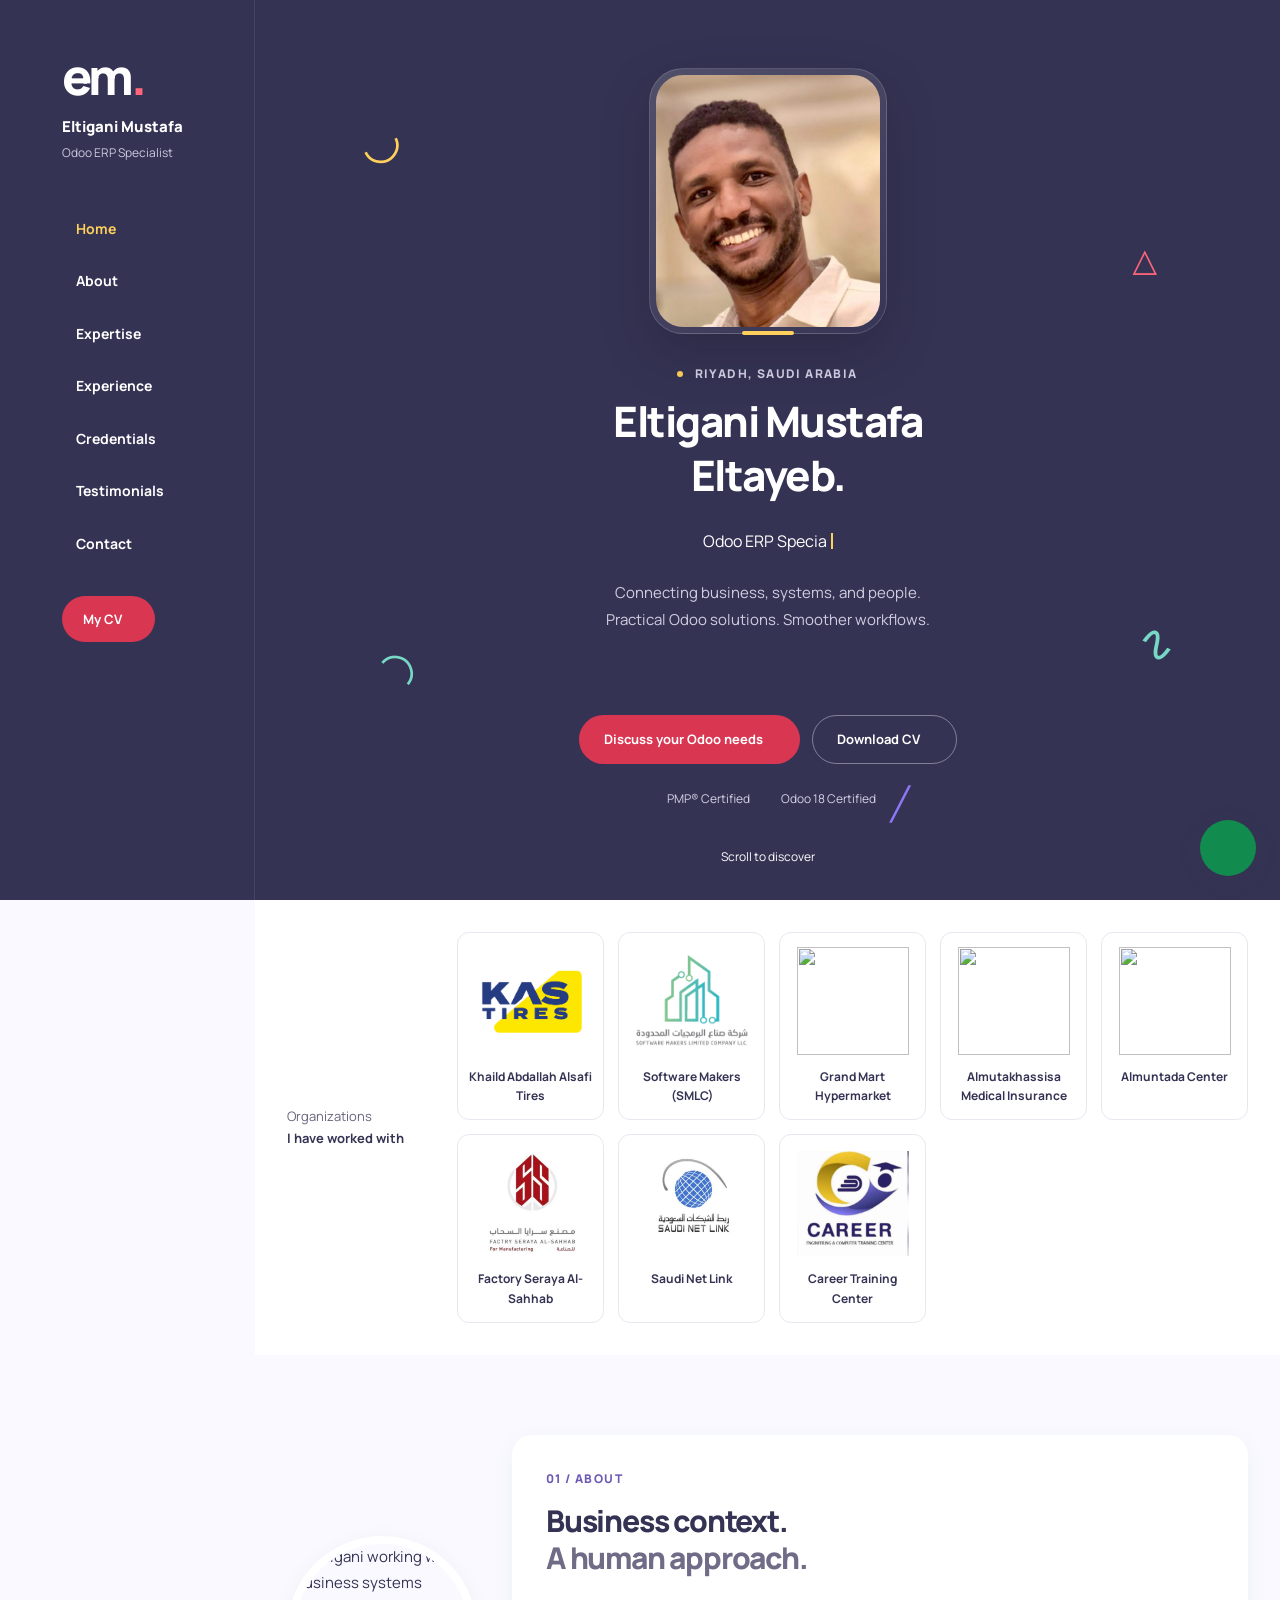
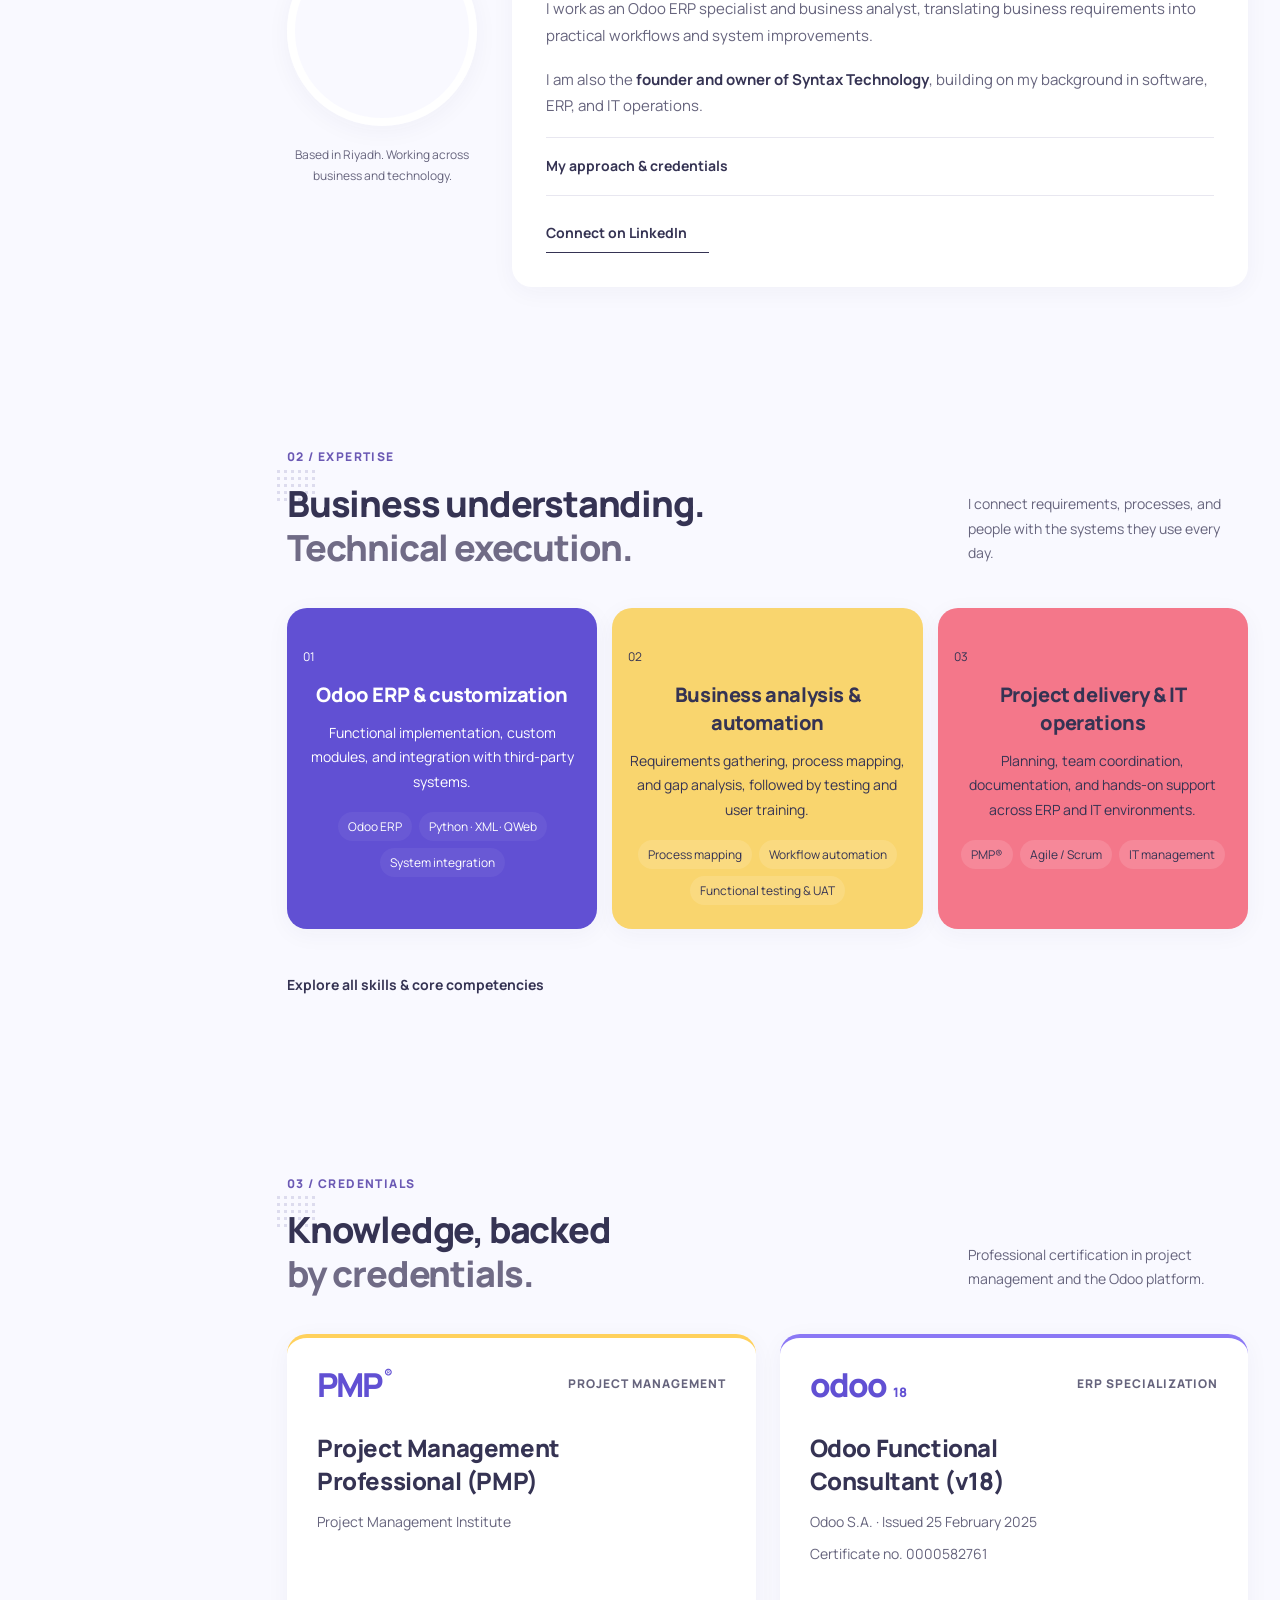
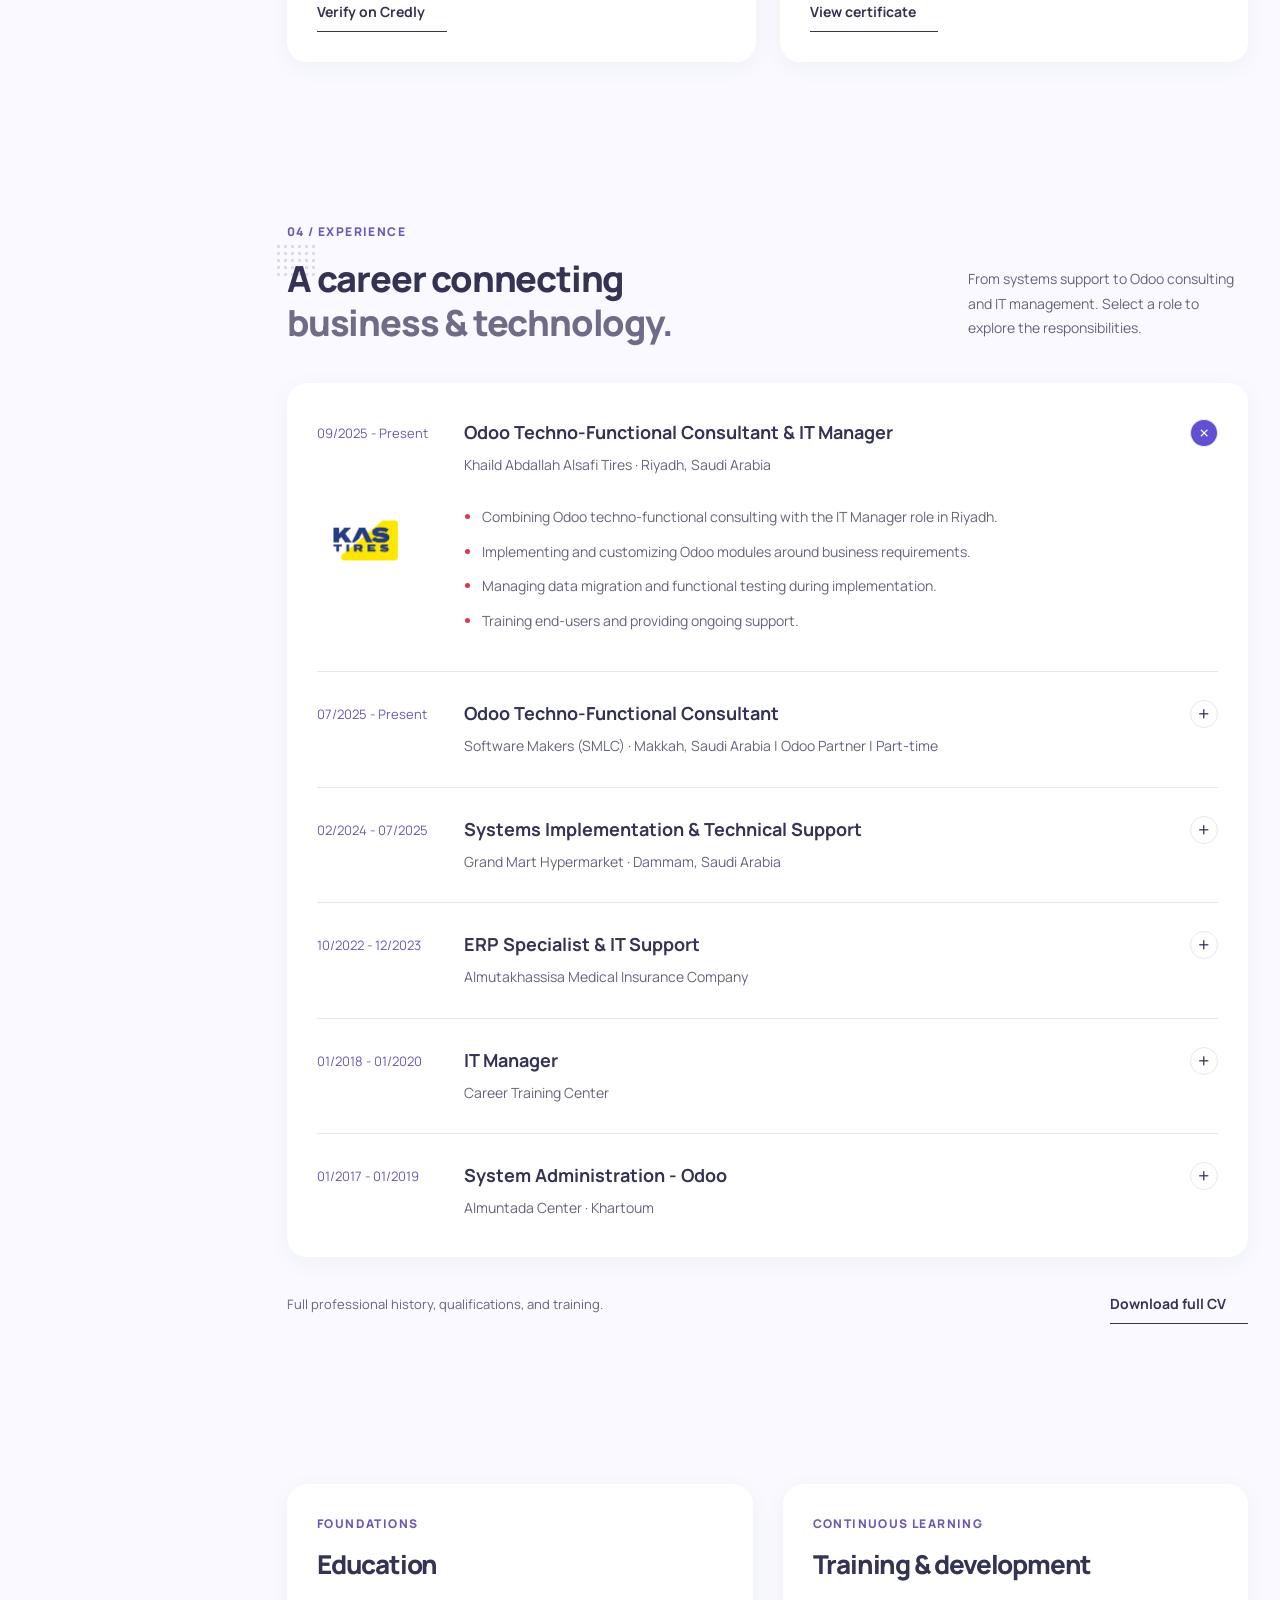
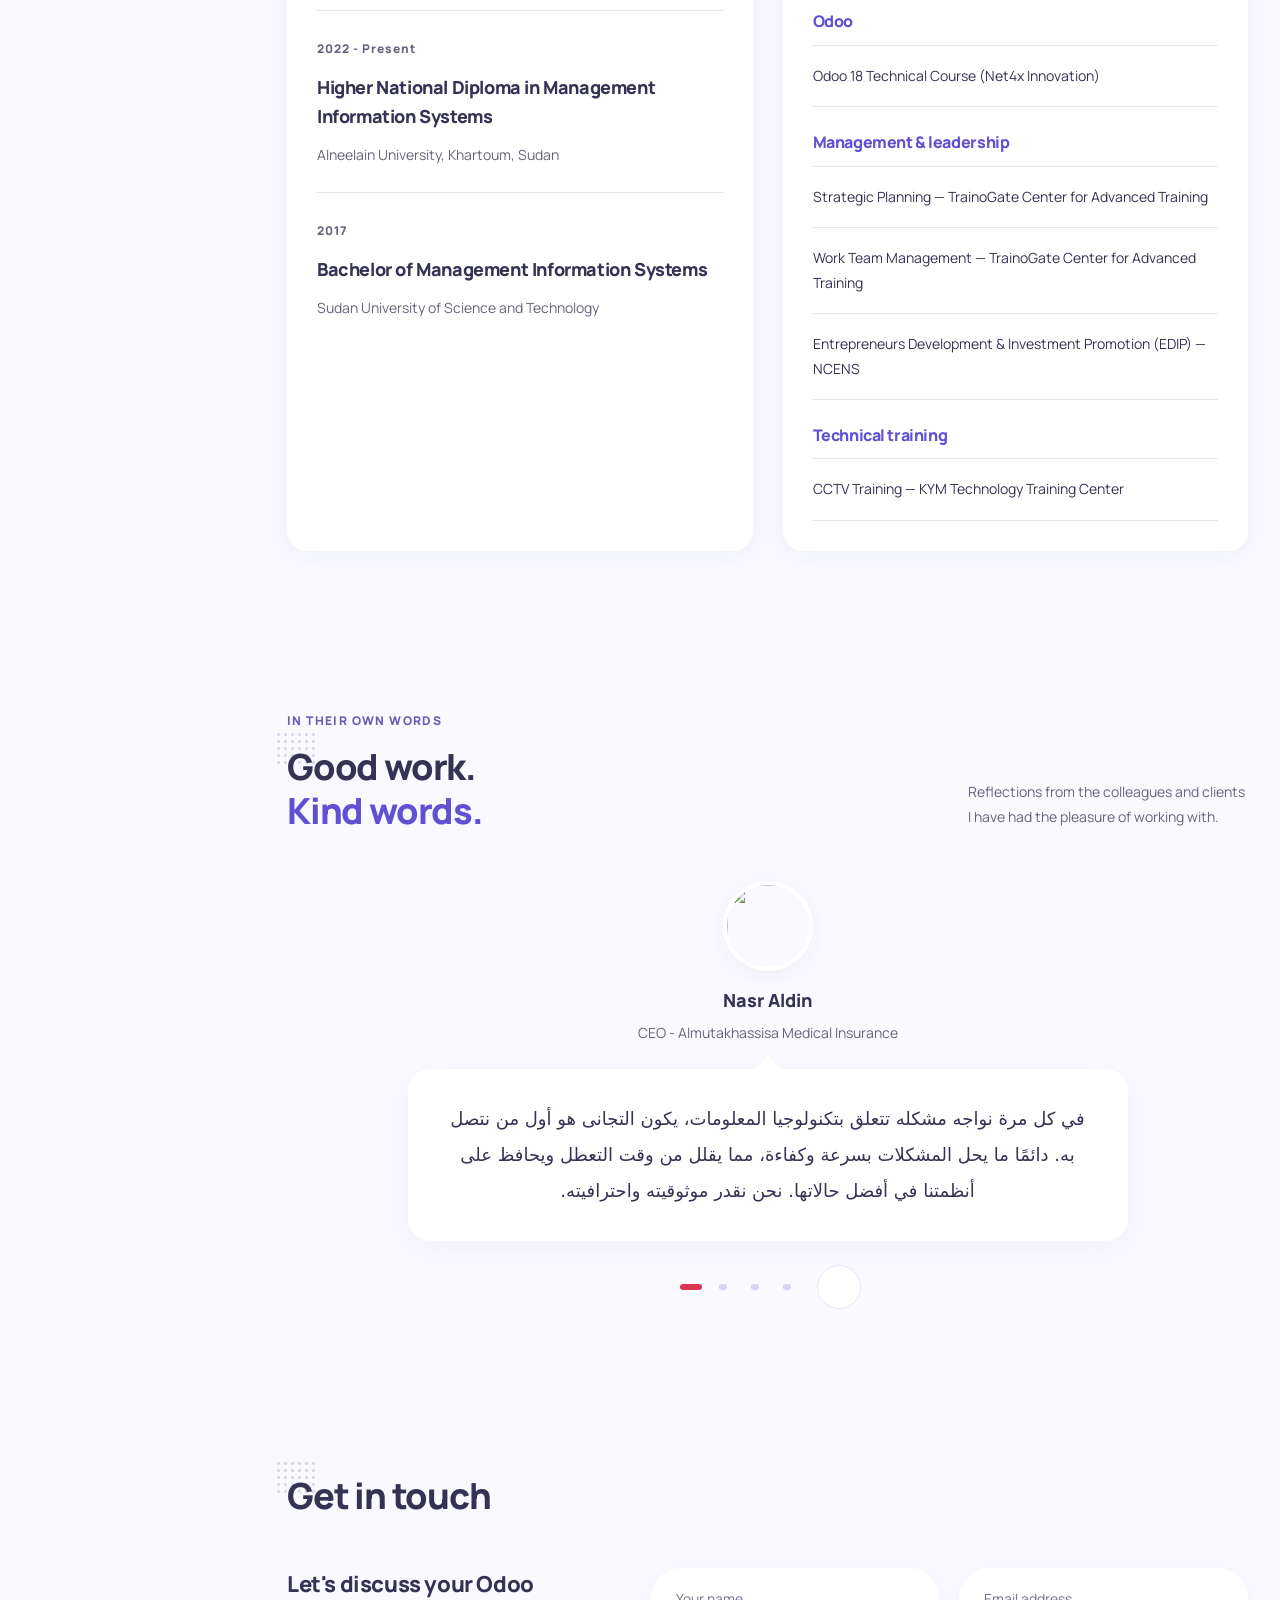
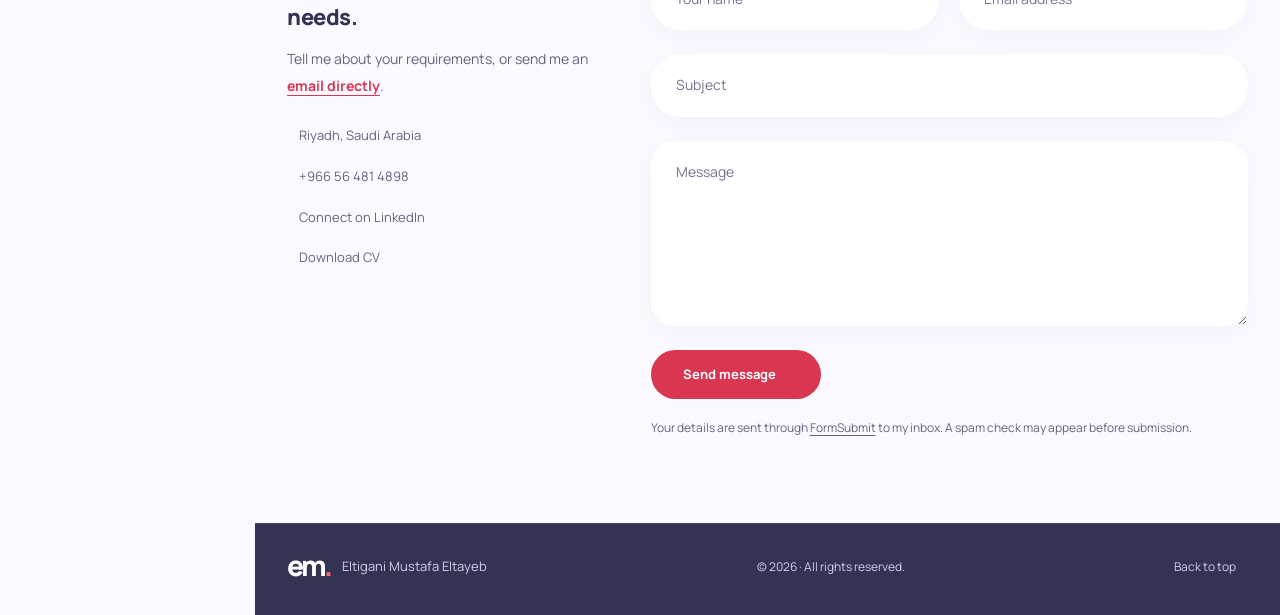
==== commit 830f819a: "Add reference-style contact form with email delivery via FormSubmit" ====
--- a/index.html
+++ b/index.html
@@ -25,7 +25,7 @@
   <link rel="preconnect" href="https://fonts.gstatic.com" crossorigin>
   <link href="https://fonts.googleapis.com/css2?family=Manrope:wght@400;500;600;700;800&amp;display=swap" rel="stylesheet">
   <link href="assets/vendor/bootstrap-icons/bootstrap-icons.css" rel="stylesheet">
-  <link href="assets/css/portfolio.css?v=20261110-contact" rel="stylesheet">
+  <link href="assets/css/portfolio.css?v=20261110-contact-form" rel="stylesheet">
   <script async src="https://www.googletagmanager.com/gtag/js?id=G-NF5LMMYWL7"></script>
   <script>
     window.dataLayer = window.dataLayer || [];
@@ -234,21 +234,33 @@
     </section>
 
     <section id="contact" class="section contact-section" aria-labelledby="contact-title">
-      <div class="container contact-grid">
-        <div class="contact-intro">
-          <p class="contact-kicker"><i class="bi bi-chat-square-text" aria-hidden="true"></i> Let's connect</p>
-          <h2 id="contact-title">Make Odoo work<br>for your business.</h2>
-          <p class="contact-description">Need help with Odoo implementation, customization, or business analysis? Let's discuss your requirements and the next step.</p>
-          <a class="button contact-primary" href="mailto:Eltiganimustafa@gmail.com?subject=Odoo%20consulting%20enquiry"><i class="bi bi-envelope" aria-hidden="true"></i> Discuss your Odoo needs <i class="bi bi-arrow-up-right" aria-hidden="true"></i></a>
-          <a class="contact-email" href="mailto:Eltiganimustafa@gmail.com">Eltiganimustafa@gmail.com</a>
-          <div class="contact-specialties" aria-label="Areas of expertise"><span>Odoo consulting</span><span>Business analysis</span><span>ERP implementation</span></div>
-        </div>
-        <div class="contact-panel">
-          <h3>Contact details</h3>
-          <p class="contact-location"><i class="bi bi-geo-alt" aria-hidden="true"></i> Riyadh, Saudi Arabia</p>
-          <a class="contact-method" href="tel:+966564814898"><span class="contact-method-icon"><i class="bi bi-telephone" aria-hidden="true"></i></span><span class="contact-method-copy"><span>Phone</span><strong dir="ltr">+966 56 481 4898</strong></span><i class="bi bi-arrow-up-right" aria-hidden="true"></i></a>
-          <a class="contact-method" href="https://www.linkedin.com/in/eltiganimustafa" target="_blank" rel="noopener noreferrer"><span class="contact-method-icon"><i class="bi bi-linkedin" aria-hidden="true"></i></span><span class="contact-method-copy"><span>Professional profile</span><strong>Connect on LinkedIn</strong></span><i class="bi bi-arrow-up-right" aria-hidden="true"></i></a>
-          <a class="contact-method" href="assets/CV_Eltigani_EN.pdf" download="CV_Eltigani_EN.pdf"><span class="contact-method-icon"><i class="bi bi-file-earmark-person" aria-hidden="true"></i></span><span class="contact-method-copy"><span>Experience &amp; qualifications</span><strong>Download my CV <span class="contact-filetype">PDF</span></strong></span><i class="bi bi-download" aria-hidden="true"></i></a>
+      <div class="container">
+        <div class="section-heading"><div><h2 id="contact-title">Get in touch</h2></div></div>
+        <div class="contact-grid">
+          <div class="contact-intro">
+            <h3>Let's discuss your Odoo needs.</h3>
+            <p>Tell me about your requirements, or send me an <a class="contact-inline-email" href="mailto:Eltiganimustafa@gmail.com">email directly</a>.</p>
+            <div class="contact-direct-links">
+              <span><i class="bi bi-geo-alt" aria-hidden="true"></i> Riyadh, Saudi Arabia</span>
+              <a href="tel:+966564814898"><i class="bi bi-telephone" aria-hidden="true"></i> <span dir="ltr">+966 56 481 4898</span></a>
+              <a href="https://www.linkedin.com/in/eltiganimustafa" target="_blank" rel="noopener noreferrer"><i class="bi bi-linkedin" aria-hidden="true"></i> Connect on LinkedIn</a>
+              <a href="assets/CV_Eltigani_EN.pdf" download="CV_Eltigani_EN.pdf"><i class="bi bi-download" aria-hidden="true"></i> Download CV</a>
+            </div>
+          </div>
+          <form id="contact-form" class="contact-form" action="https://formsubmit.co/Eltiganimustafa@gmail.com" method="POST" aria-label="Send a message to Eltigani">
+            <input type="hidden" name="_next" value="https://eltiganimustafa.github.io/mywebsite/thank-you.html">
+            <input type="hidden" name="_template" value="table">
+            <input type="hidden" name="_url" value="https://eltiganimustafa.github.io/mywebsite/#contact">
+            <div class="contact-honeypot" aria-hidden="true"><label for="contact-website">Leave this field empty</label><input id="contact-website" type="text" name="_honey" tabindex="-1" autocomplete="off"></div>
+            <div class="contact-form-row">
+              <div class="contact-field"><label class="visually-hidden" for="contact-name">Your name</label><input id="contact-name" name="name" type="text" autocomplete="name" placeholder="Your name" required maxlength="100"></div>
+              <div class="contact-field"><label class="visually-hidden" for="contact-email">Email address</label><input id="contact-email" name="email" type="email" autocomplete="email" placeholder="Email address" required maxlength="254"></div>
+            </div>
+            <div class="contact-field"><label class="visually-hidden" for="contact-subject">Subject</label><input id="contact-subject" name="_subject" type="text" placeholder="Subject" required maxlength="160"></div>
+            <div class="contact-field"><label class="visually-hidden" for="contact-message">Message</label><textarea id="contact-message" name="message" placeholder="Message" rows="6" required minlength="10" maxlength="5000"></textarea></div>
+            <button class="button button-ink contact-submit" type="submit">Send message <i class="bi bi-send" aria-hidden="true"></i></button>
+            <p class="contact-form-note">Your details are sent through <a href="https://formsubmit.co/" target="_blank" rel="noopener noreferrer">FormSubmit</a> to my inbox. A spam check may appear before submission.</p>
+          </form>
         </div>
       </div>
     </section>
@@ -260,3 +272,4 @@
   <footer class="site-footer"><div class="container footer-inner"><a class="brand footer-brand" href="#top"><span class="brand-mark" aria-hidden="true">em<span>.</span></span><span>Eltigani Mustafa Eltayeb</span></a><span>© 2026 · All rights reserved.</span><a href="#top">Back to top <i class="bi bi-arrow-up" aria-hidden="true"></i></a></div></footer>
 </body>
 </html>
+
--- a/assets/css/portfolio.css
+++ b/assets/css/portfolio.css
@@ -225,35 +225,33 @@
   .quote blockquote { font-size: 17px; }
   .carousel-controls { gap: 8px; }
 }
-/* A direct consulting invitation paired with a clear contact directory. */
-.contact-section { background: var(--ink); color: #fff; padding: 88px 0; }
-.contact-grid { display: grid; grid-template-columns: minmax(0, 1.2fr) minmax(0, 1fr); align-items: center; gap: 55px; }
-.contact-kicker { display: flex; align-items: center; gap: 10px; color: #e0dcec; font-size: 14px; margin-bottom: 22px; }
-.contact-kicker .bi { color: var(--yellow); font-size: 19px; }
-.contact-intro h2 { font-size: clamp(32px, 3.1vw, 44px); line-height: 1.18; letter-spacing: -1.4px; margin-bottom: 22px; color: #fff; }
-.contact-description { max-width: 460px; color: #d0cce0; font-size: 15px; line-height: 1.85; margin-bottom: 28px; }
-.contact-primary { background: var(--yellow); color: #302c45; font-size: 14px; padding: 14px 22px; min-height: 52px; border-radius: 12px; }
-.contact-primary:hover { background: #ffe08d; }
-.contact-primary > .bi:last-child { margin-left: 10px; }
-.contact-email { display: block; width: fit-content; max-width: 100%; font-size: 14px; color: #d0cce0; margin-top: 15px; padding: 5px 0; overflow-wrap: anywhere; }
-.contact-email:hover { color: #fff; text-decoration: underline; text-underline-offset: 5px; }
-.contact-specialties { display: flex; flex-wrap: wrap; gap: 8px 18px; margin-top: 28px; padding-top: 20px; border-top: 1px solid #ffffff20; color: #d0cce0; font-size: 12px; }
-.contact-panel { padding: 30px; border-radius: 22px; background: #fff; color: var(--ink); box-shadow: 0 15px 45px #17152620; }
-.contact-panel h3 { font-size: 21px; letter-spacing: -.4px; margin-bottom: 7px; }
-.contact-location { display: flex; align-items: center; gap: 7px; color: var(--muted); font-size: 13px; padding-bottom: 22px; margin-bottom: 0; }
-.contact-location .bi { color: var(--purple); }
-.contact-method { display: flex; align-items: center; gap: 13px; padding: 20px 0; border-top: 1px solid var(--line); }
-.contact-method:last-child { padding-bottom: 0; }
-.contact-method-icon { display: flex; align-items: center; justify-content: center; width: 42px; height: 42px; flex-shrink: 0; border-radius: 12px; background: var(--soft); color: var(--purple); font-size: 18px; }
-.contact-method-copy { display: block; min-width: 0; }
-.contact-method-copy > span { display: block; color: var(--muted); font-size: 12px; margin-bottom: 3px; }
-.contact-method-copy strong { display: block; font-size: 14px; font-weight: 700; }
-.contact-method > .bi { margin-left: auto; color: #7d7693; flex-shrink: 0; }
-.contact-method:hover .contact-method-copy strong { color: var(--purple); }
-.contact-method:hover .contact-method-icon { background: #e7e2fa; }
-.contact-filetype { font-size: 10px; font-weight: 700; margin-left: 5px; color: var(--muted); }
-.contact-section :focus-visible { outline-color: var(--yellow); }
-.contact-panel :focus-visible { outline-color: var(--purple); }
+/* Contact form: light, spacious fields inspired by the portfolio reference. */
+.contact-section { background: var(--paper); color: var(--ink); padding: 85px 0; }
+.contact-section .section-heading { margin-bottom: 50px; }
+.contact-grid { display: grid; grid-template-columns: minmax(0, .8fr) minmax(0, 1.5fr); align-items: start; gap: 45px; }
+.contact-intro h3 { font-size: 22px; line-height: 1.5; margin-bottom: 12px; }
+.contact-intro > p { color: var(--muted); font-size: 14px; line-height: 1.9; margin-bottom: 25px; }
+.contact-inline-email { color: var(--coral); font-weight: 700; text-decoration: underline; text-underline-offset: 4px; }
+.contact-direct-links { display: flex; flex-direction: column; gap: 18px; color: var(--muted); font-size: 13px; }
+.contact-direct-links > a, .contact-direct-links > span { display: flex; gap: 12px; align-items: center; }
+.contact-direct-links .bi { color: var(--purple); font-size: 17px; }
+.contact-direct-links a:hover { color: var(--purple); }
+.contact-form { display: grid; min-width: 0; gap: 24px; }
+.contact-form-row { display: grid; grid-template-columns: repeat(2, minmax(0, 1fr)); gap: 20px; }
+.contact-field { min-width: 0; }
+.contact-field input, .contact-field textarea { display: block; width: 100%; font: inherit; font-size: 14px; color: var(--ink); background: #fff; border: 1px solid transparent; border-radius: 30px; padding: 18px 24px; box-shadow: 0 6px 24px #35335309; outline: none; transition: border-color .2s, box-shadow .2s; }
+.contact-field textarea { resize: vertical; min-height: 170px; border-radius: 24px; }
+.contact-field input::placeholder, .contact-field textarea::placeholder { color: #78728e; opacity: 1; }
+.contact-field input:focus, .contact-field textarea:focus { border-color: var(--purple); box-shadow: 0 0 0 3px #6150d31a; }
+.contact-submit { justify-self: start; min-width: 170px; }
+.contact-form-note { font-size: 12px; color: var(--muted); margin: -6px 0 0; line-height: 1.8; }
+.contact-form-note a { text-decoration: underline; text-underline-offset: 3px; }
+.contact-honeypot { display: none; }
+.message-confirmation { padding: 24px; min-height: 100svh; display: grid; place-items: center; }
+.message-confirmation main { width: min(540px, 100%); padding: 40px; border-radius: 24px; background: #fff; box-shadow: var(--shadow); text-align: center; }
+.message-confirmation h1 { font-size: 30px; line-height: 1.3; }
+.message-confirmation p { color: var(--muted); }
+.message-confirmation .button { margin-top: 16px; }
 .site-footer { background: var(--ink); color: #d3cee8; padding: 25px 0 32px; border-top: 1px solid #ffffff15; }
 .footer-inner { display: flex; align-items: center; justify-content: space-between; gap: 20px; }
 .footer-brand { font-size: 13px; }
@@ -305,7 +303,6 @@
 }
 @media (min-width: 700px) and (max-width: 920px) {
   .contact-grid { grid-template-columns: 1fr; gap: 35px; }
-  .contact-panel { max-width: 560px; width: 100%; }
 }
 @media (max-width: 699px) {
   .container { width: calc(100% - 40px); }
@@ -349,15 +346,14 @@
   .role-body { grid-template-columns: 1fr; padding-right: 0; gap: 12px; }
   .section-footnote { align-items: start; flex-direction: column; }
   .qualification-grid { gap: 20px; }
-  .qualification-grid > div, .contact-panel, .capability-content { padding: 24px; }
+  .qualification-grid > div, .capability-content { padding: 24px; }
   .contact-section { padding: 60px 0; }
-  .contact-intro h2 { font-size: 34px; }
-  .contact-primary { width: 100%; padding-inline: 14px; font-size: 13px; }
-  .contact-email { font-size: 13px; }
-  .contact-specialties { margin-top: 22px; font-size: 12px; }
-  .contact-panel { border-radius: 18px; padding: 24px; }
-  .contact-method { gap: 10px; }
-  .contact-method-copy strong { font-size: 13px; }
+  .contact-grid { gap: 35px; }
+  .contact-section .section-heading { margin-bottom: 30px; }
+  .contact-form-row { grid-template-columns: 1fr; gap: 20px; }
+  .contact-form { gap: 20px; }
+  .contact-field input, .contact-field textarea { padding: 16px 22px; }
+  .contact-submit { width: 100%; }
   .footer-inner { flex-wrap: wrap; }
   .footer-brand { width: 100%; }
   .back-to-top { right: 20px; bottom: calc(88px + env(safe-area-inset-bottom, 0px)); width: 44px; height: 44px; }
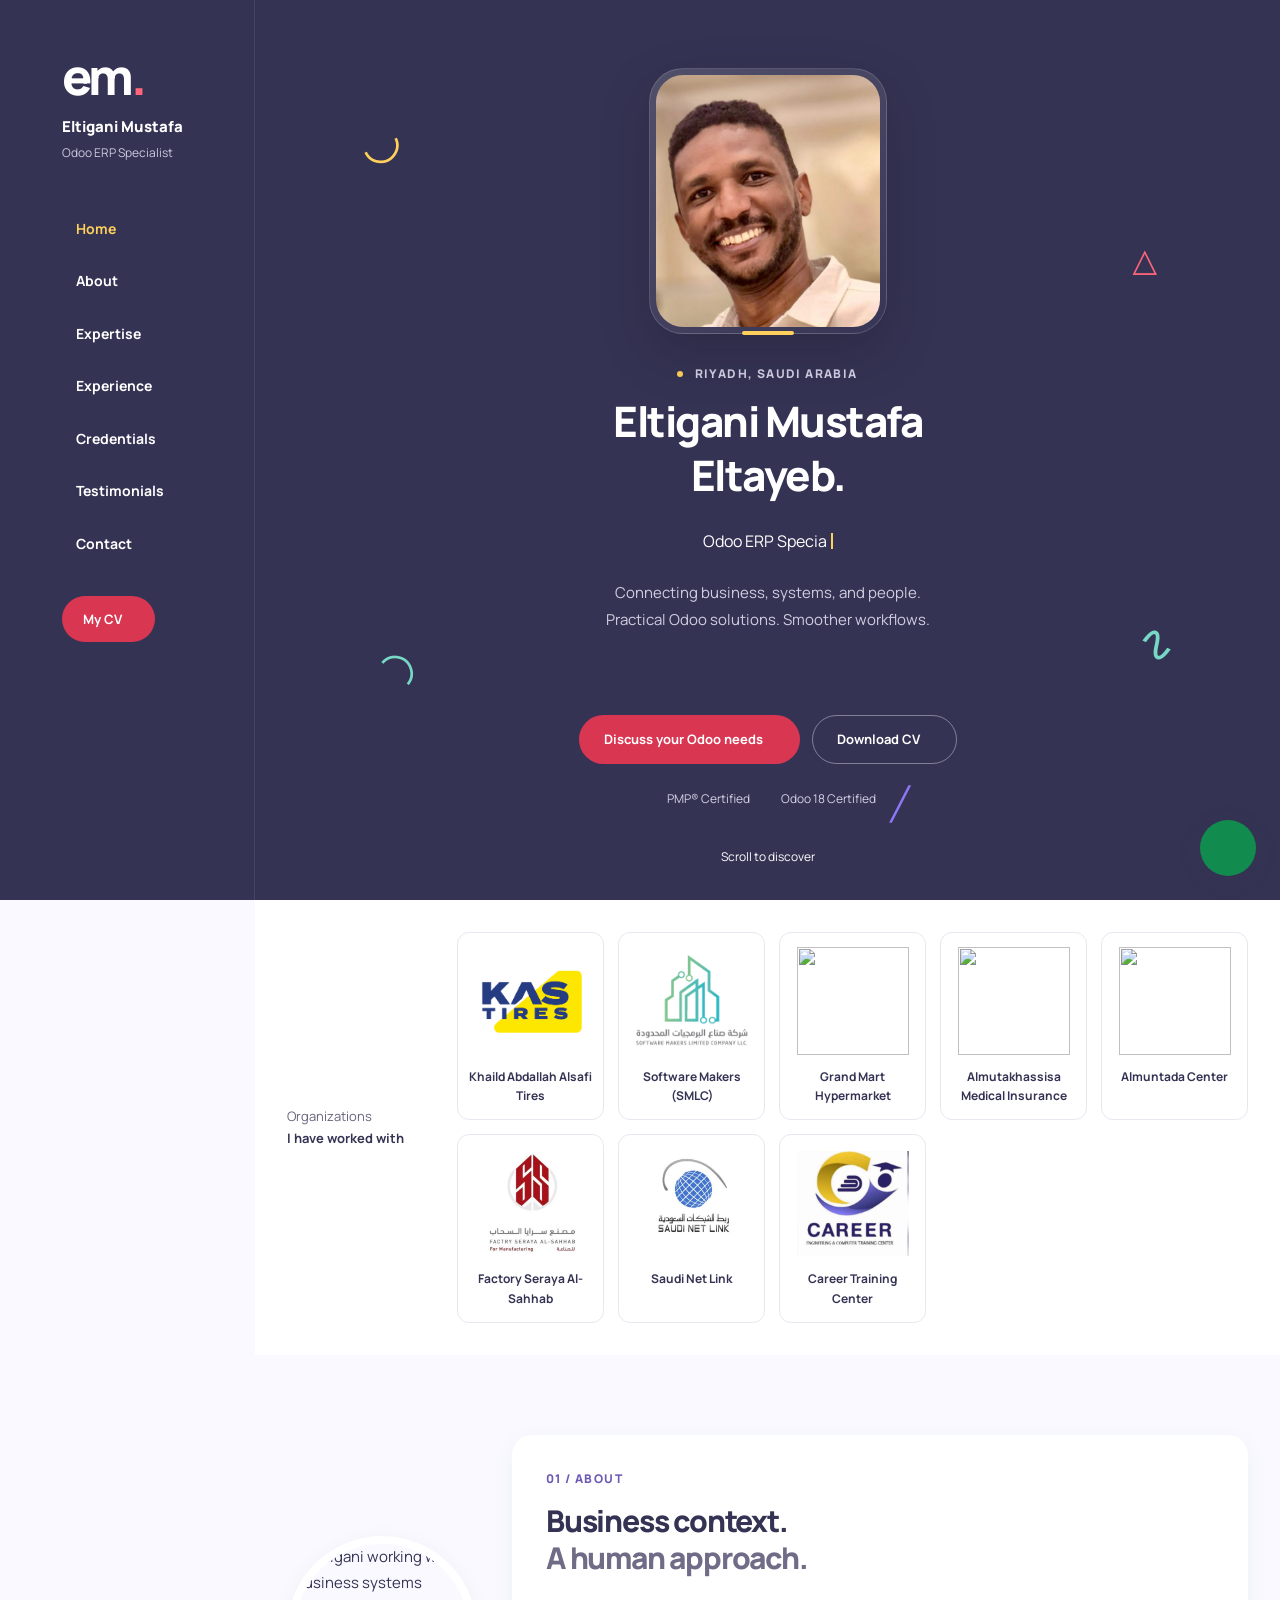
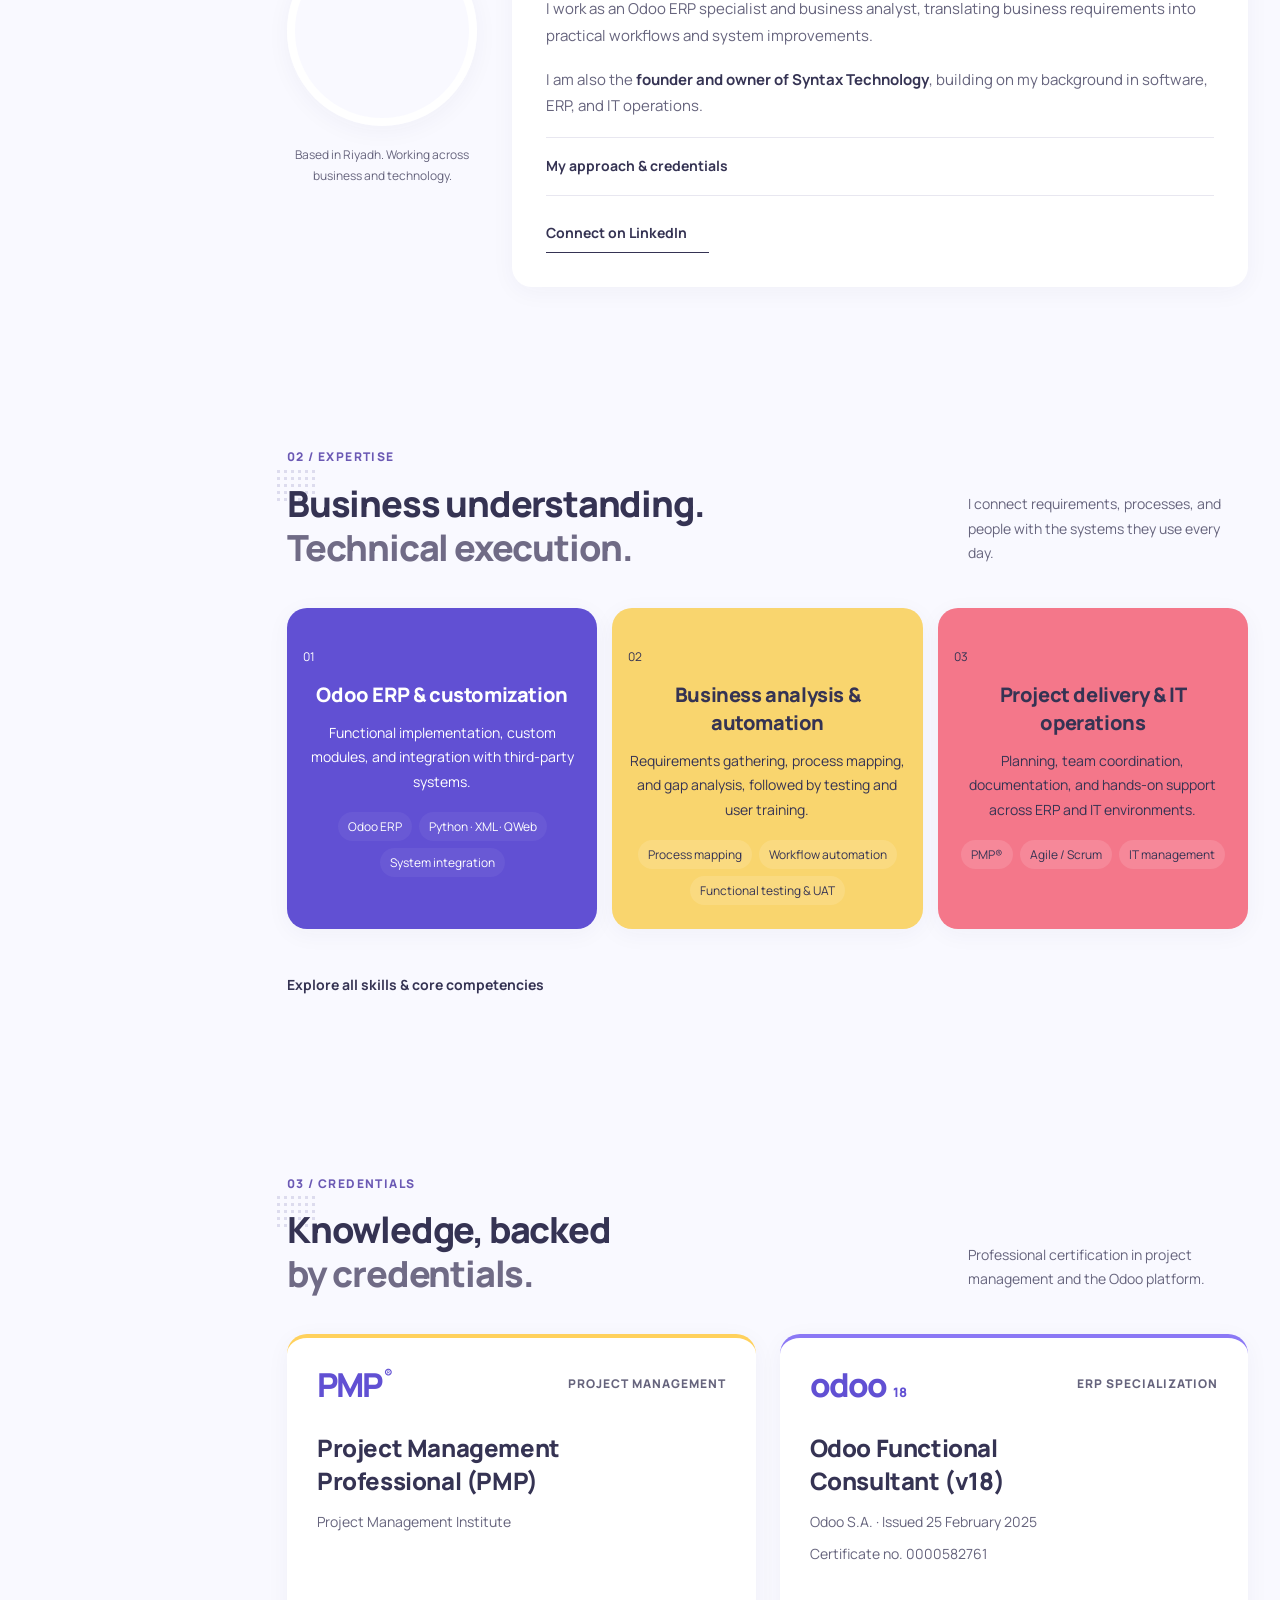
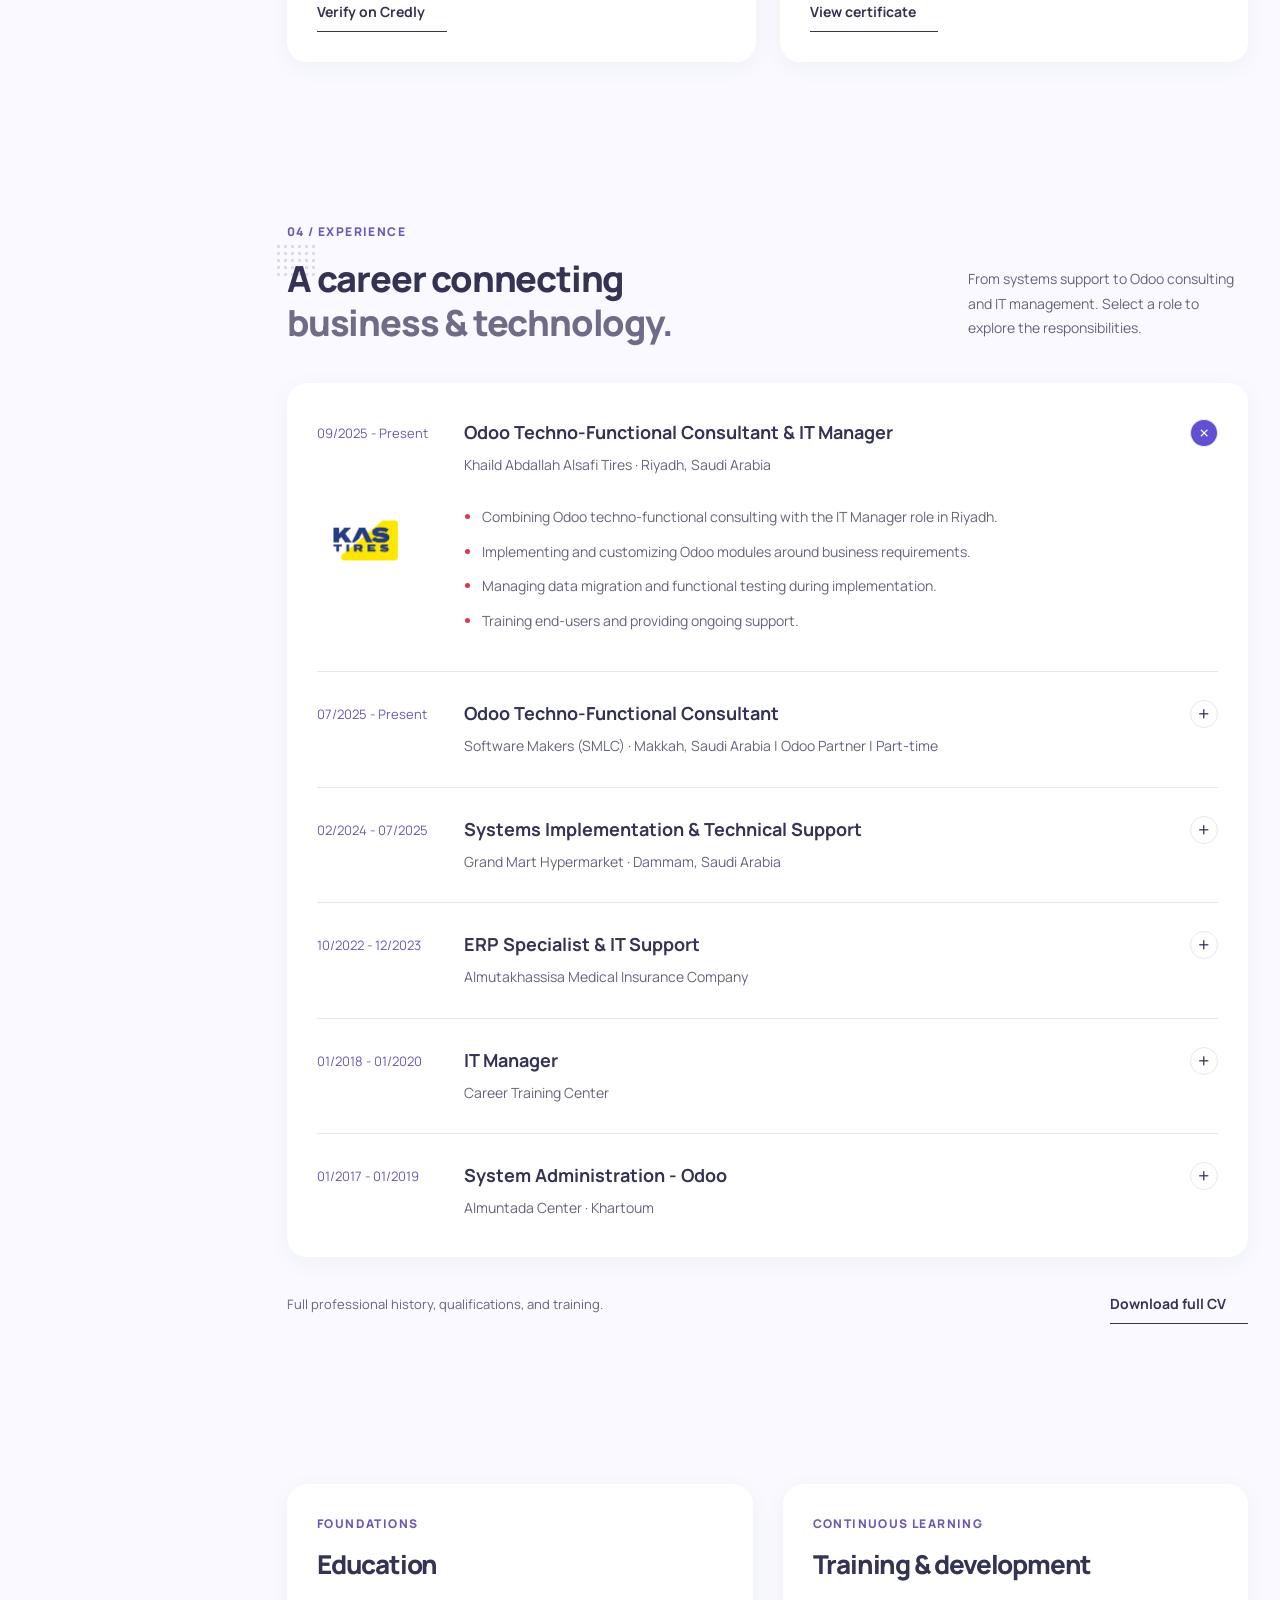
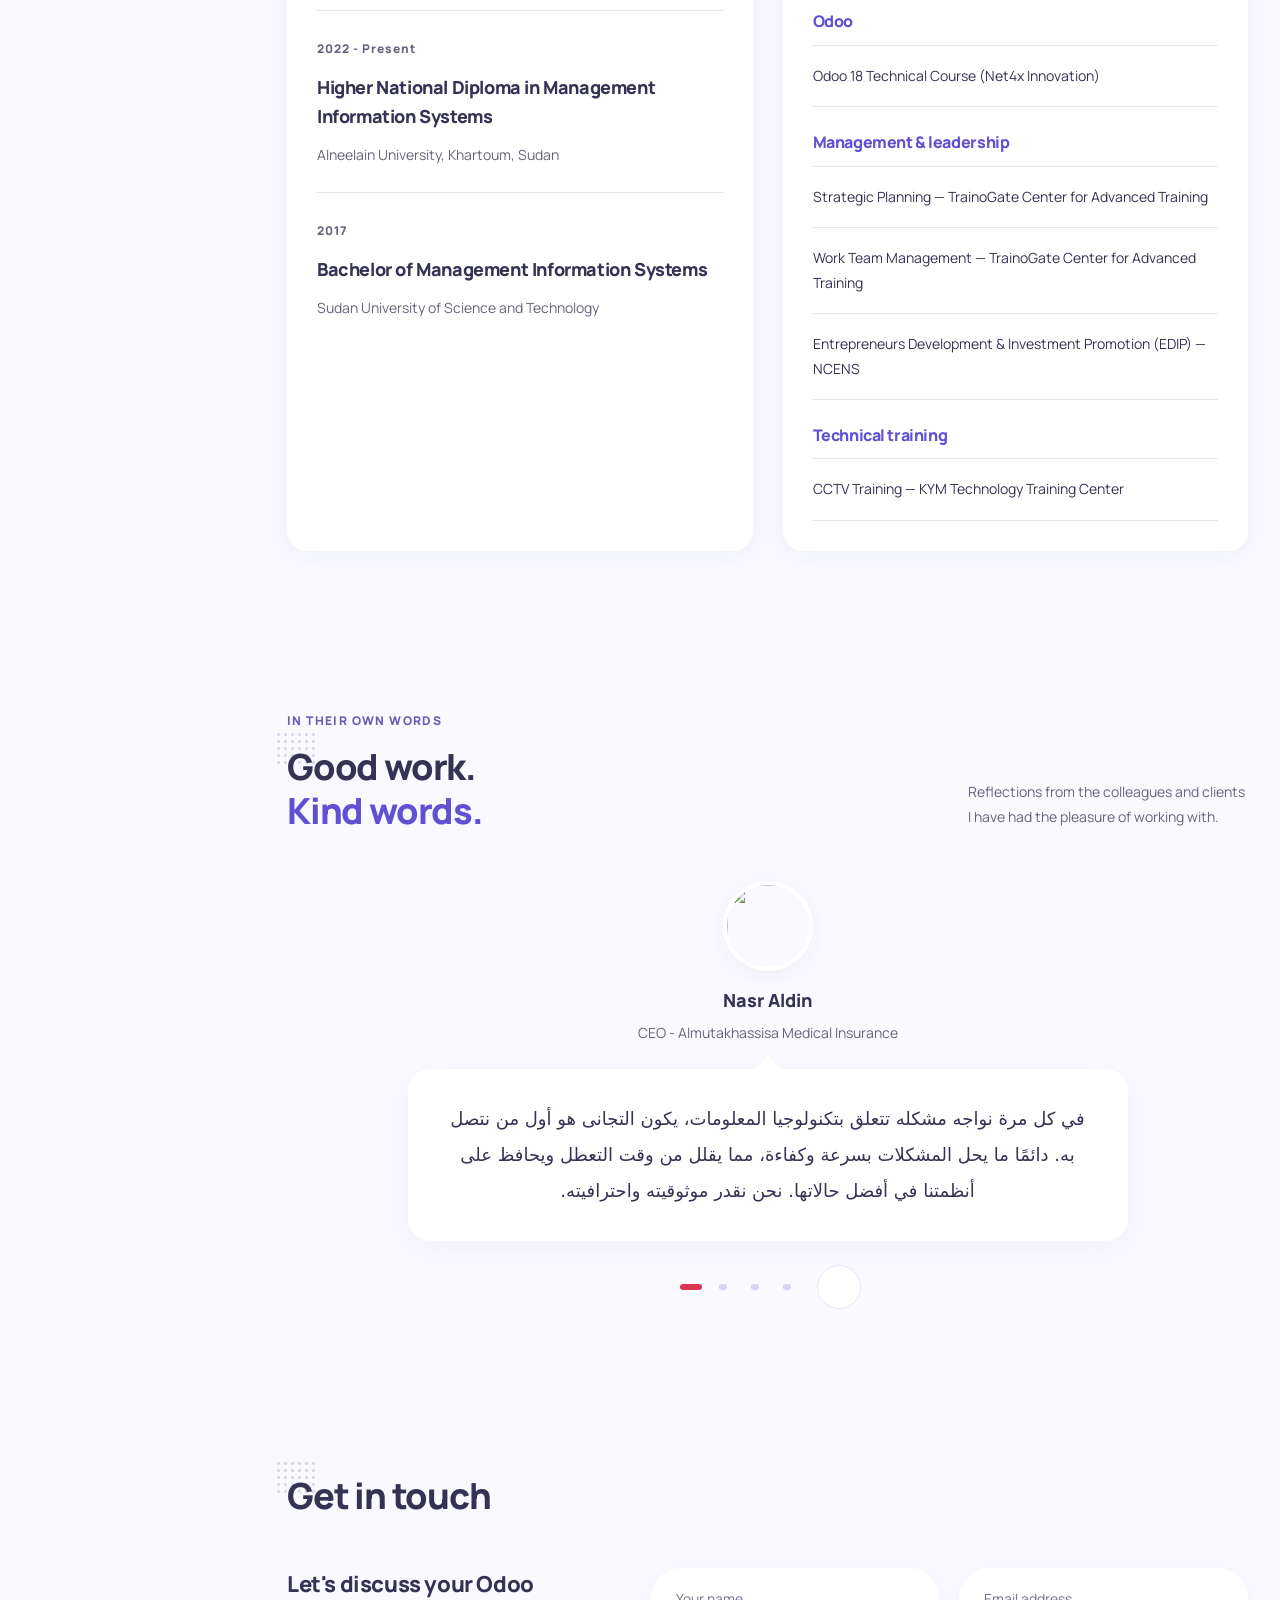
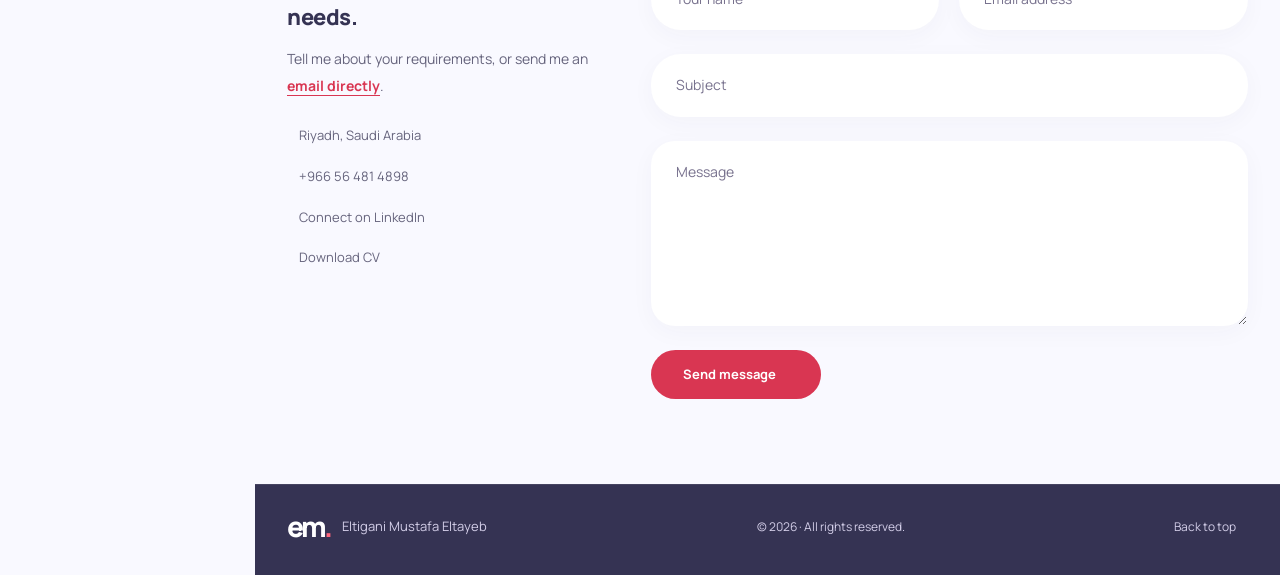
==== commit 0e9bf199: "Remove contact form service note" ====
--- a/index.html
+++ b/index.html
@@ -259,7 +259,6 @@
             <div class="contact-field"><label class="visually-hidden" for="contact-subject">Subject</label><input id="contact-subject" name="_subject" type="text" placeholder="Subject" required maxlength="160"></div>
             <div class="contact-field"><label class="visually-hidden" for="contact-message">Message</label><textarea id="contact-message" name="message" placeholder="Message" rows="6" required minlength="10" maxlength="5000"></textarea></div>
             <button class="button button-ink contact-submit" type="submit">Send message <i class="bi bi-send" aria-hidden="true"></i></button>
-            <p class="contact-form-note">Your details are sent through <a href="https://formsubmit.co/" target="_blank" rel="noopener noreferrer">FormSubmit</a> to my inbox. A spam check may appear before submission.</p>
           </form>
         </div>
       </div>
@@ -272,4 +271,3 @@
   <footer class="site-footer"><div class="container footer-inner"><a class="brand footer-brand" href="#top"><span class="brand-mark" aria-hidden="true">em<span>.</span></span><span>Eltigani Mustafa Eltayeb</span></a><span>© 2026 · All rights reserved.</span><a href="#top">Back to top <i class="bi bi-arrow-up" aria-hidden="true"></i></a></div></footer>
 </body>
 </html>
-
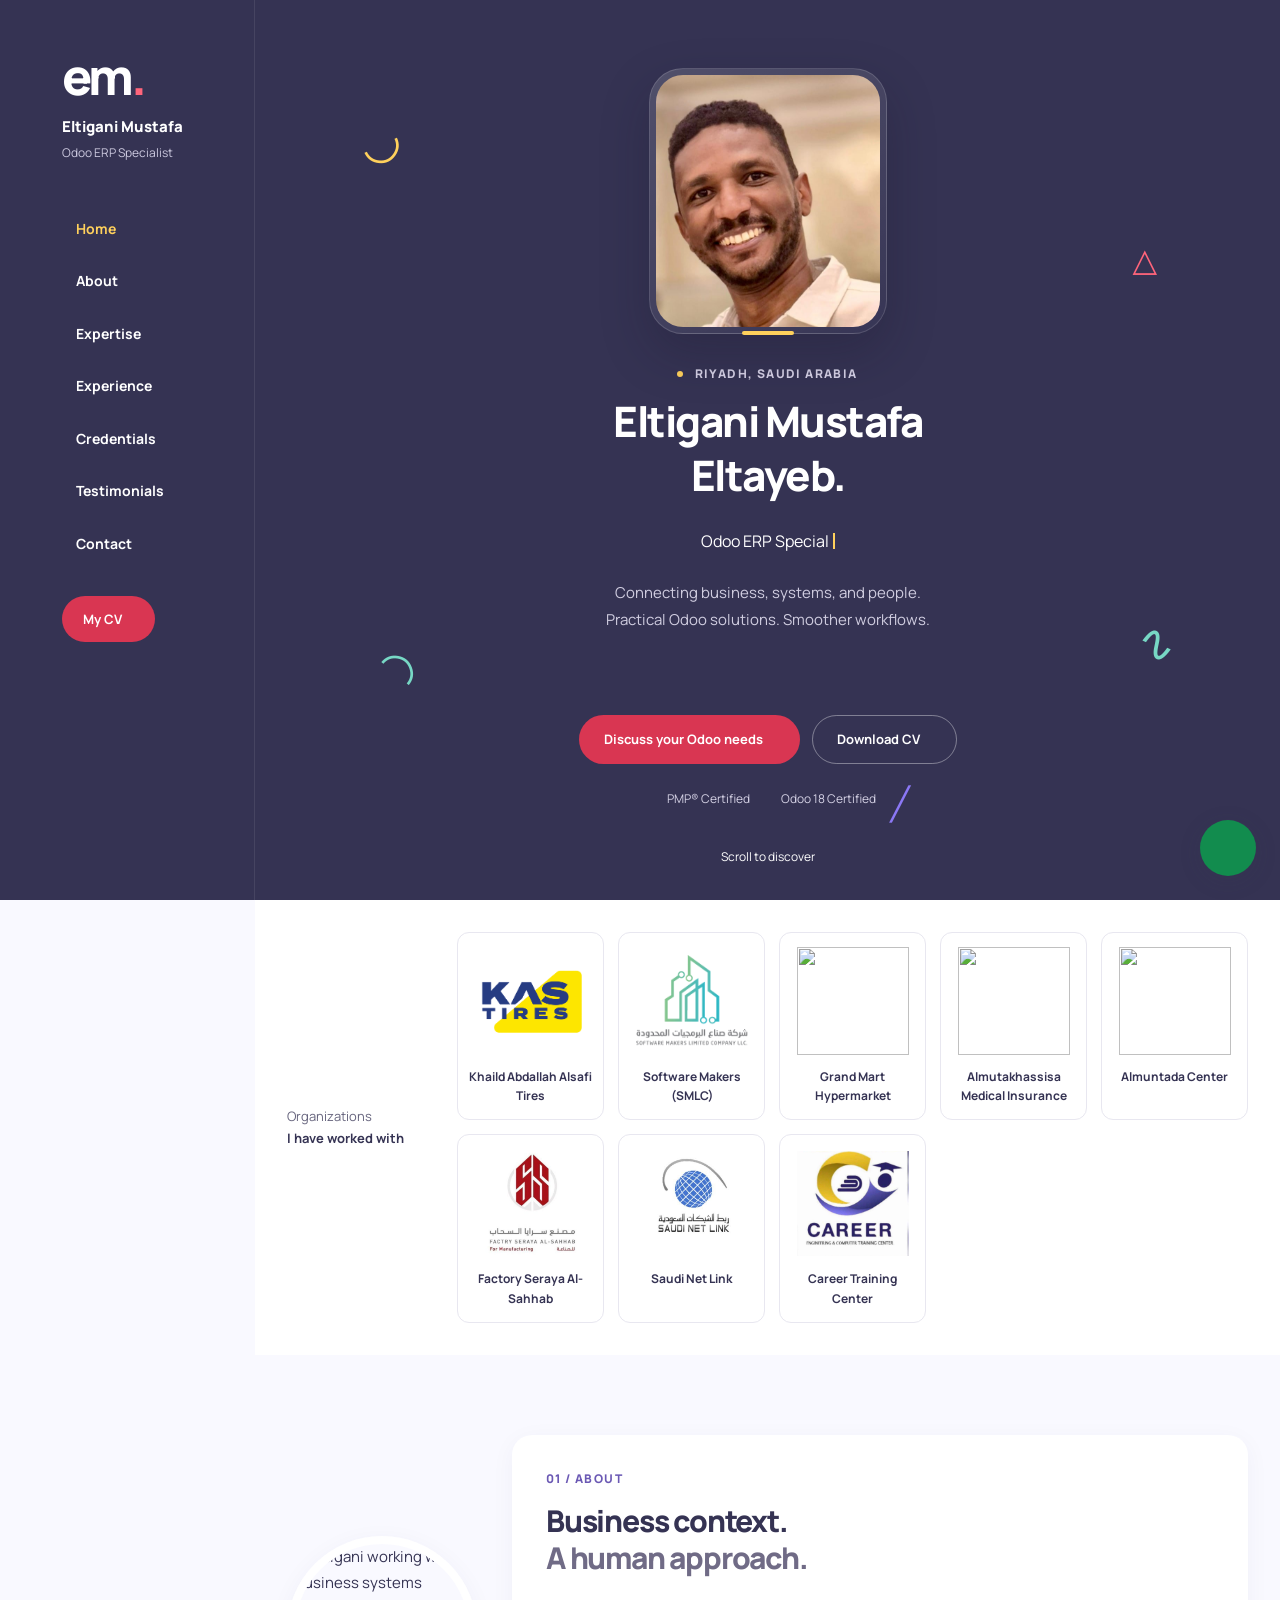
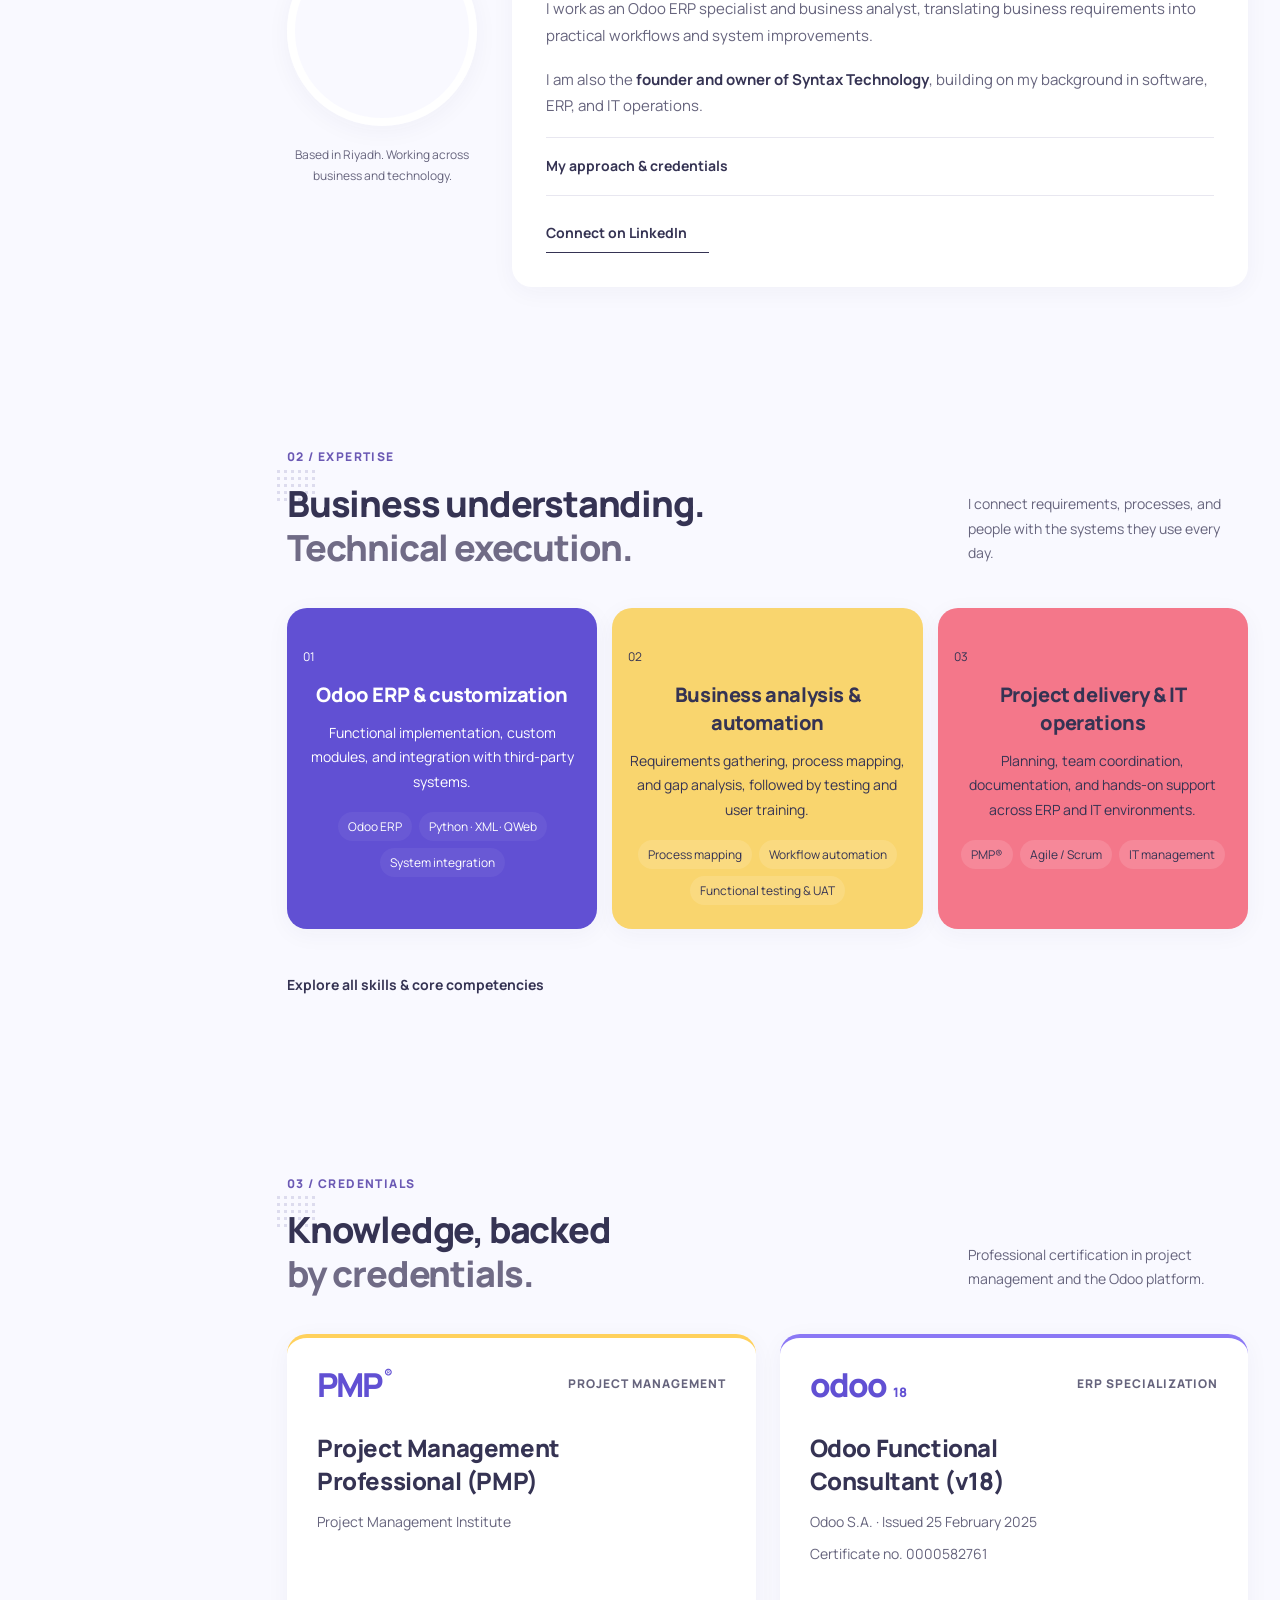
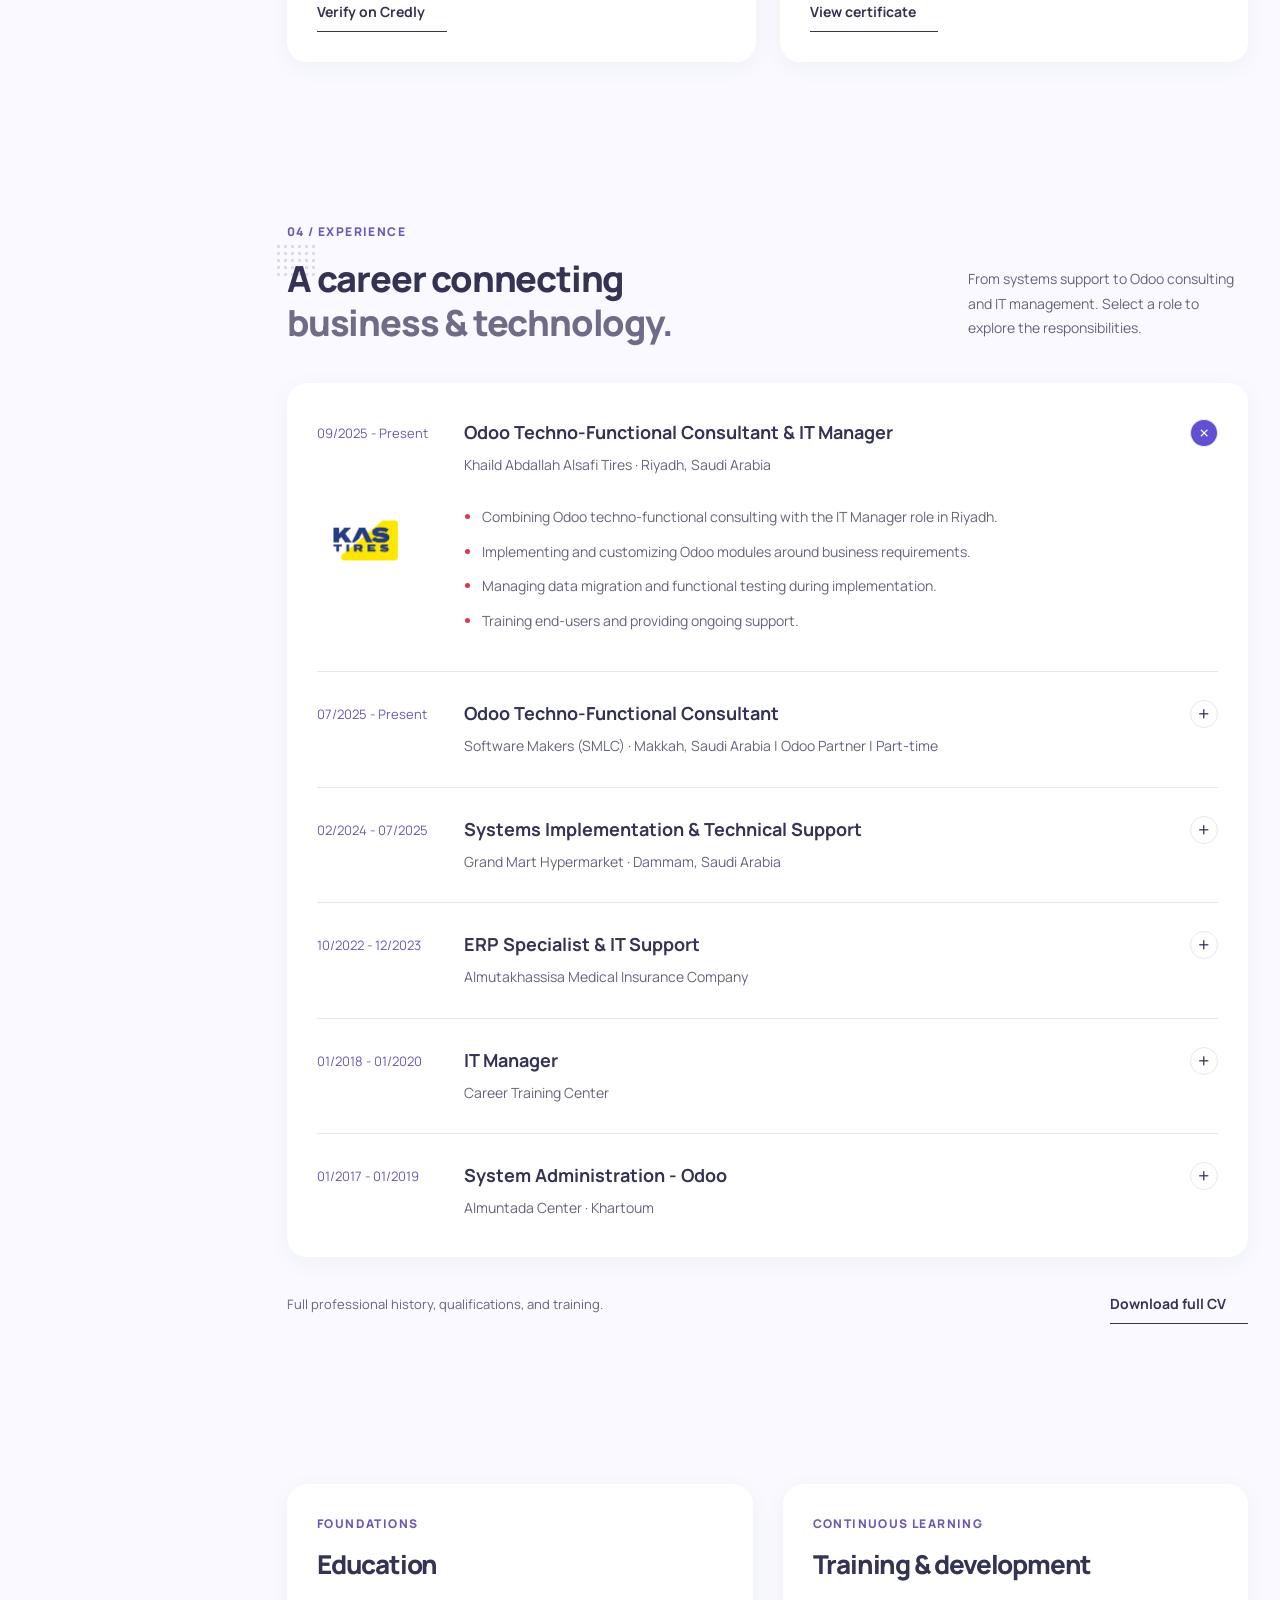
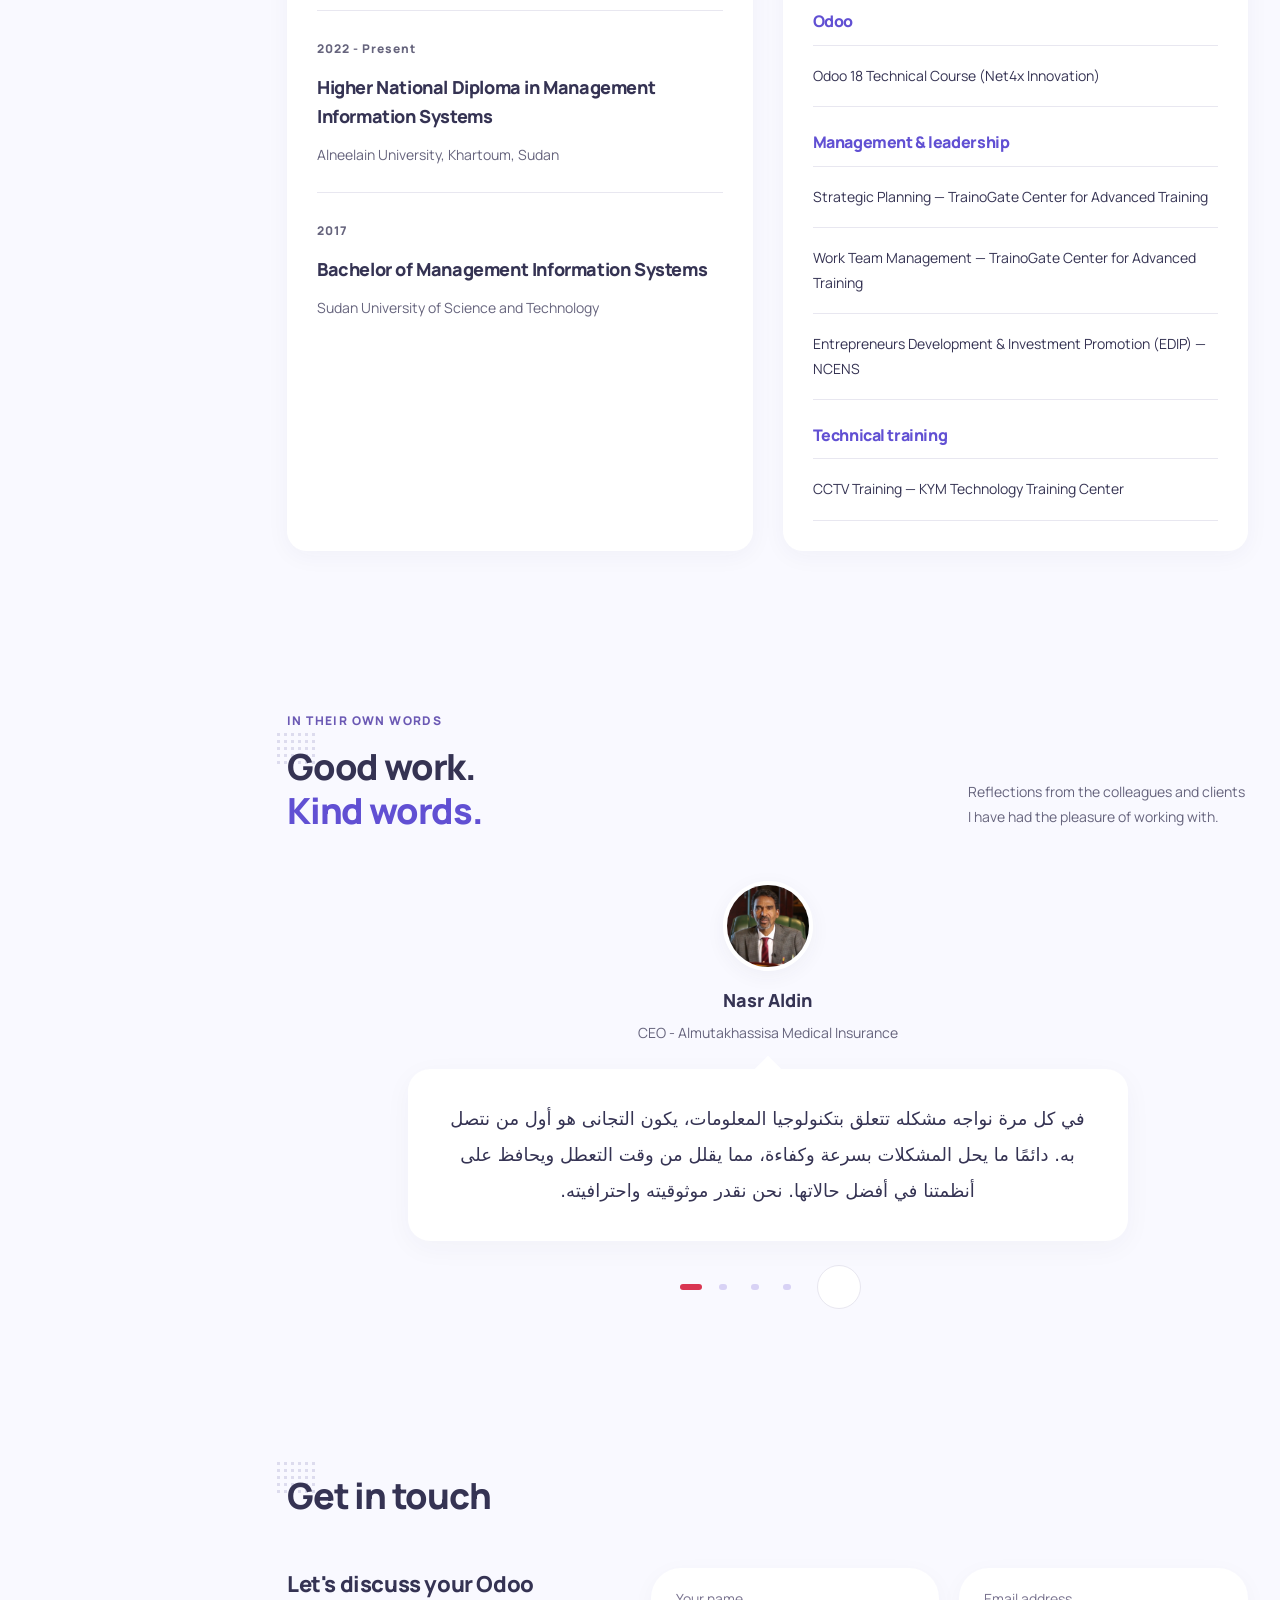
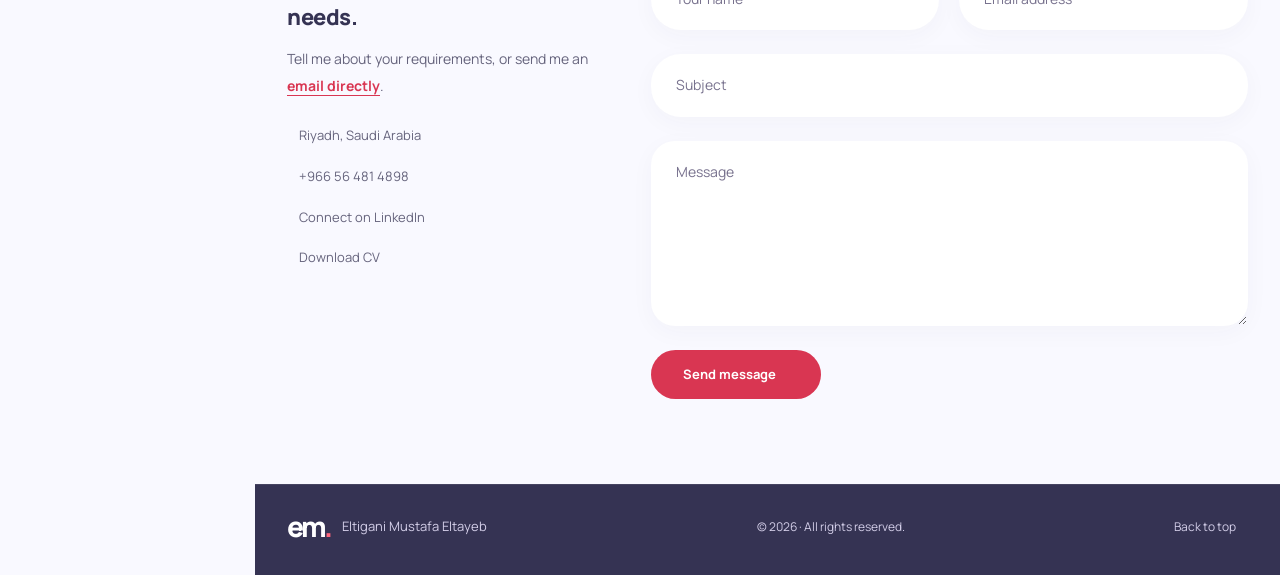
==== commit 8605c8bb: "Update contact form redirect URL" ====
--- a/index.html
+++ b/index.html
@@ -248,7 +248,7 @@
             </div>
           </div>
           <form id="contact-form" class="contact-form" action="https://formsubmit.co/Eltiganimustafa@gmail.com" method="POST" aria-label="Send a message to Eltigani">
-            <input type="hidden" name="_next" value="https://eltiganimustafa.github.io/mywebsite/thank-you.html">
+            <input type="hidden" name="_next" value="https://eltigani.com/thank-you.html">
             <input type="hidden" name="_template" value="table">
             <input type="hidden" name="_url" value="https://eltiganimustafa.github.io/mywebsite/#contact">
             <div class="contact-honeypot" aria-hidden="true"><label for="contact-website">Leave this field empty</label><input id="contact-website" type="text" name="_honey" tabindex="-1" autocomplete="off"></div>
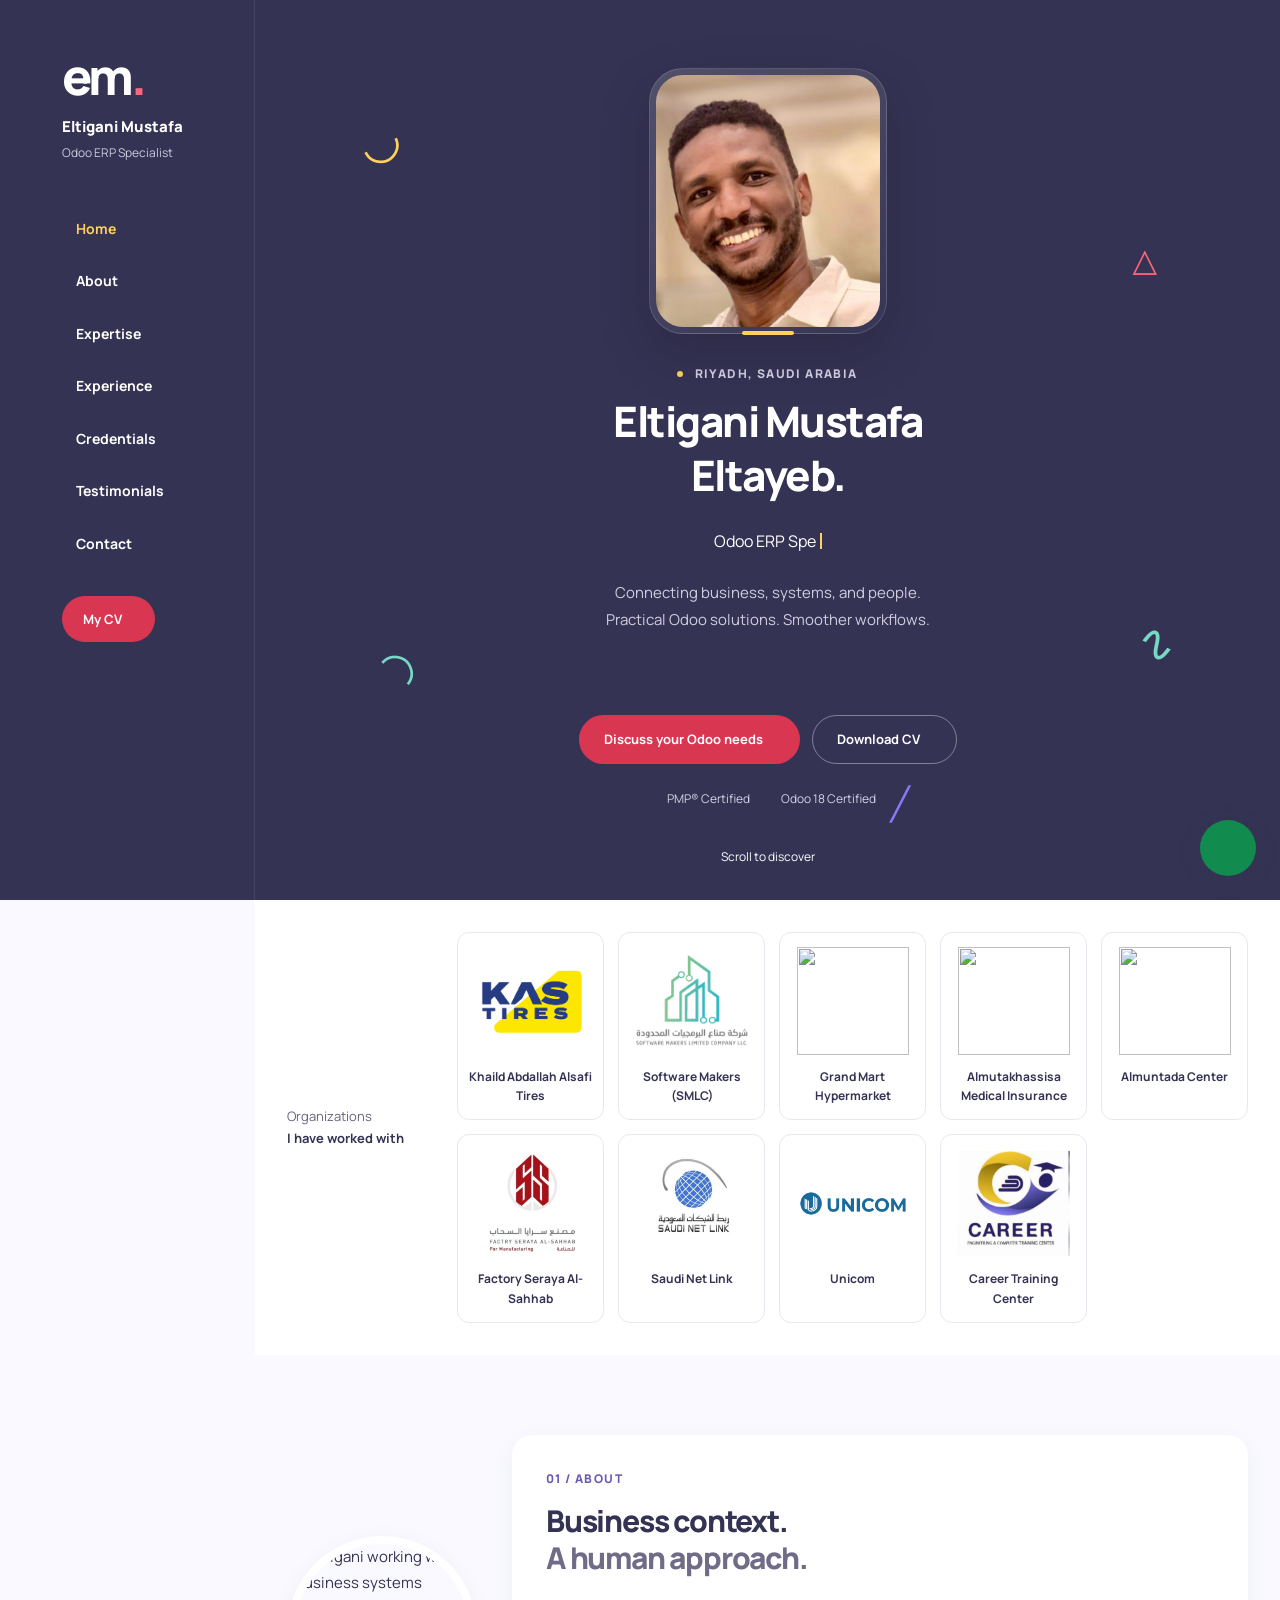
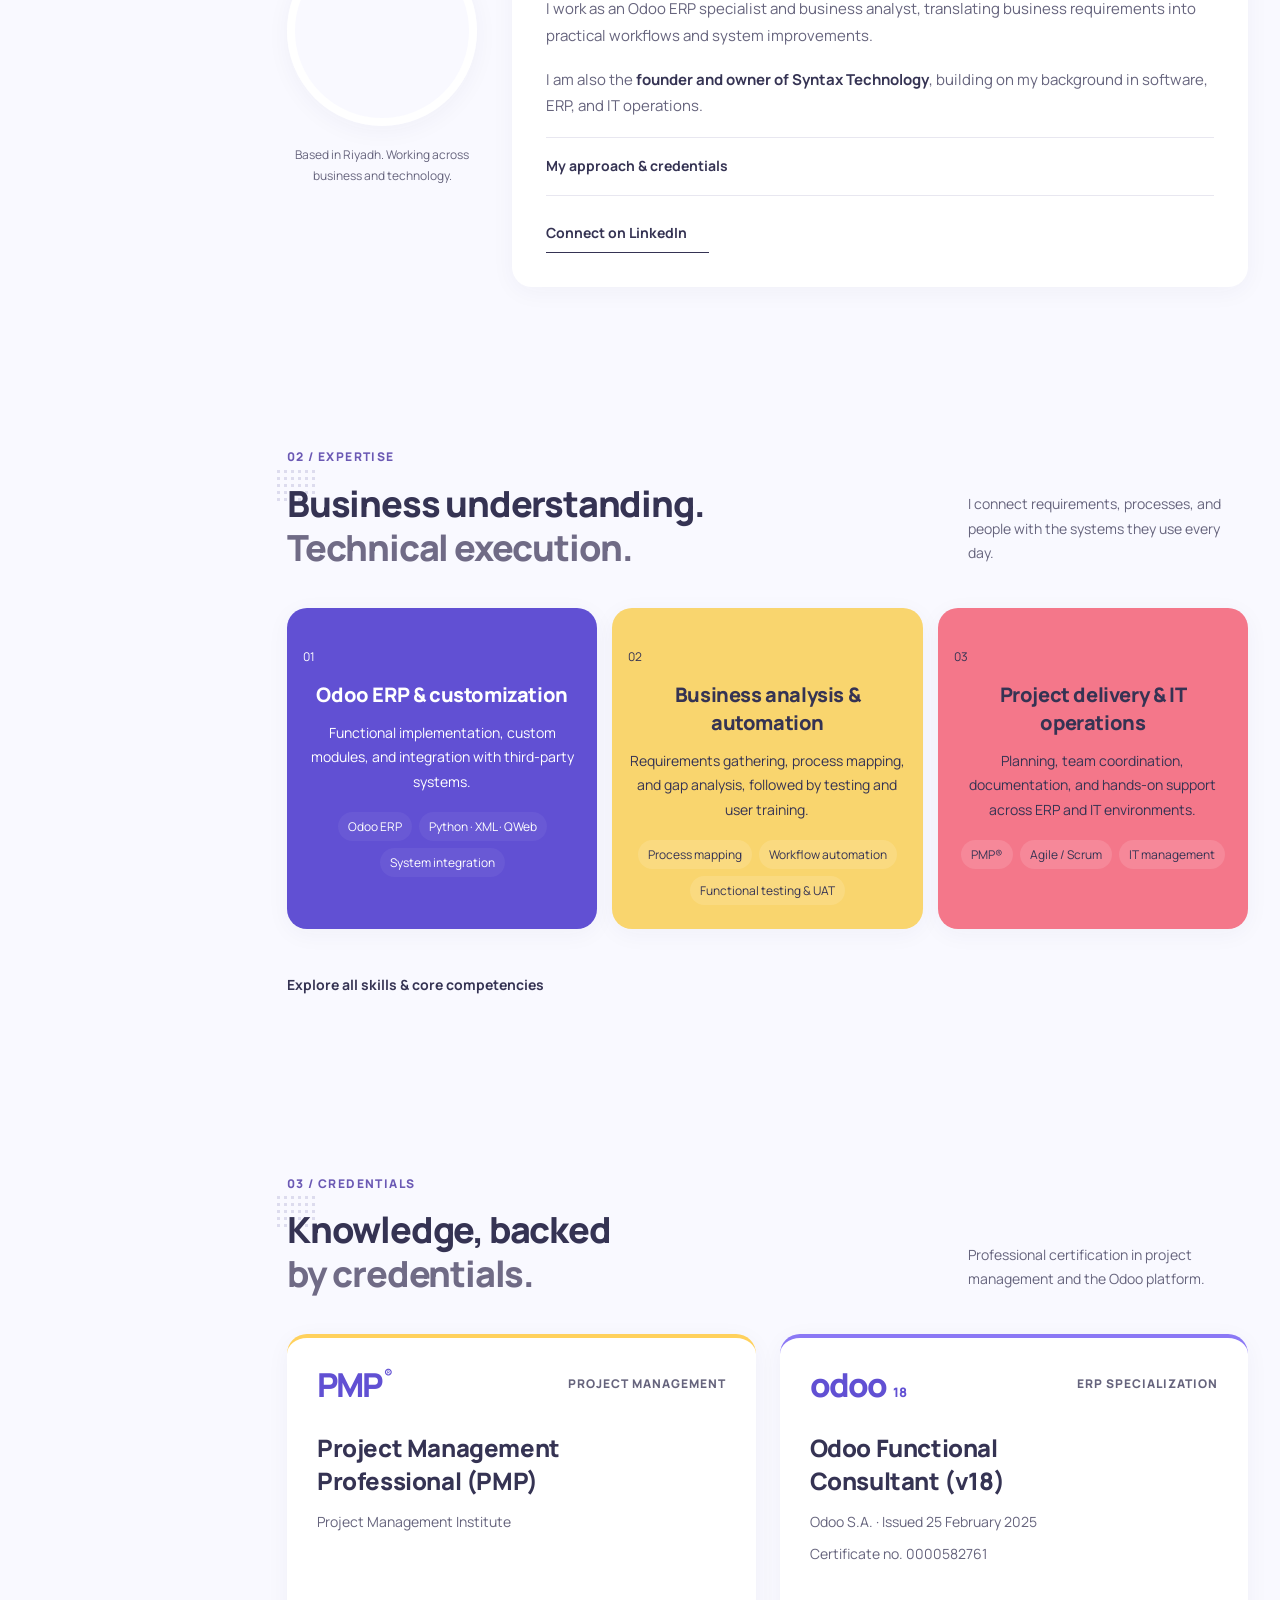
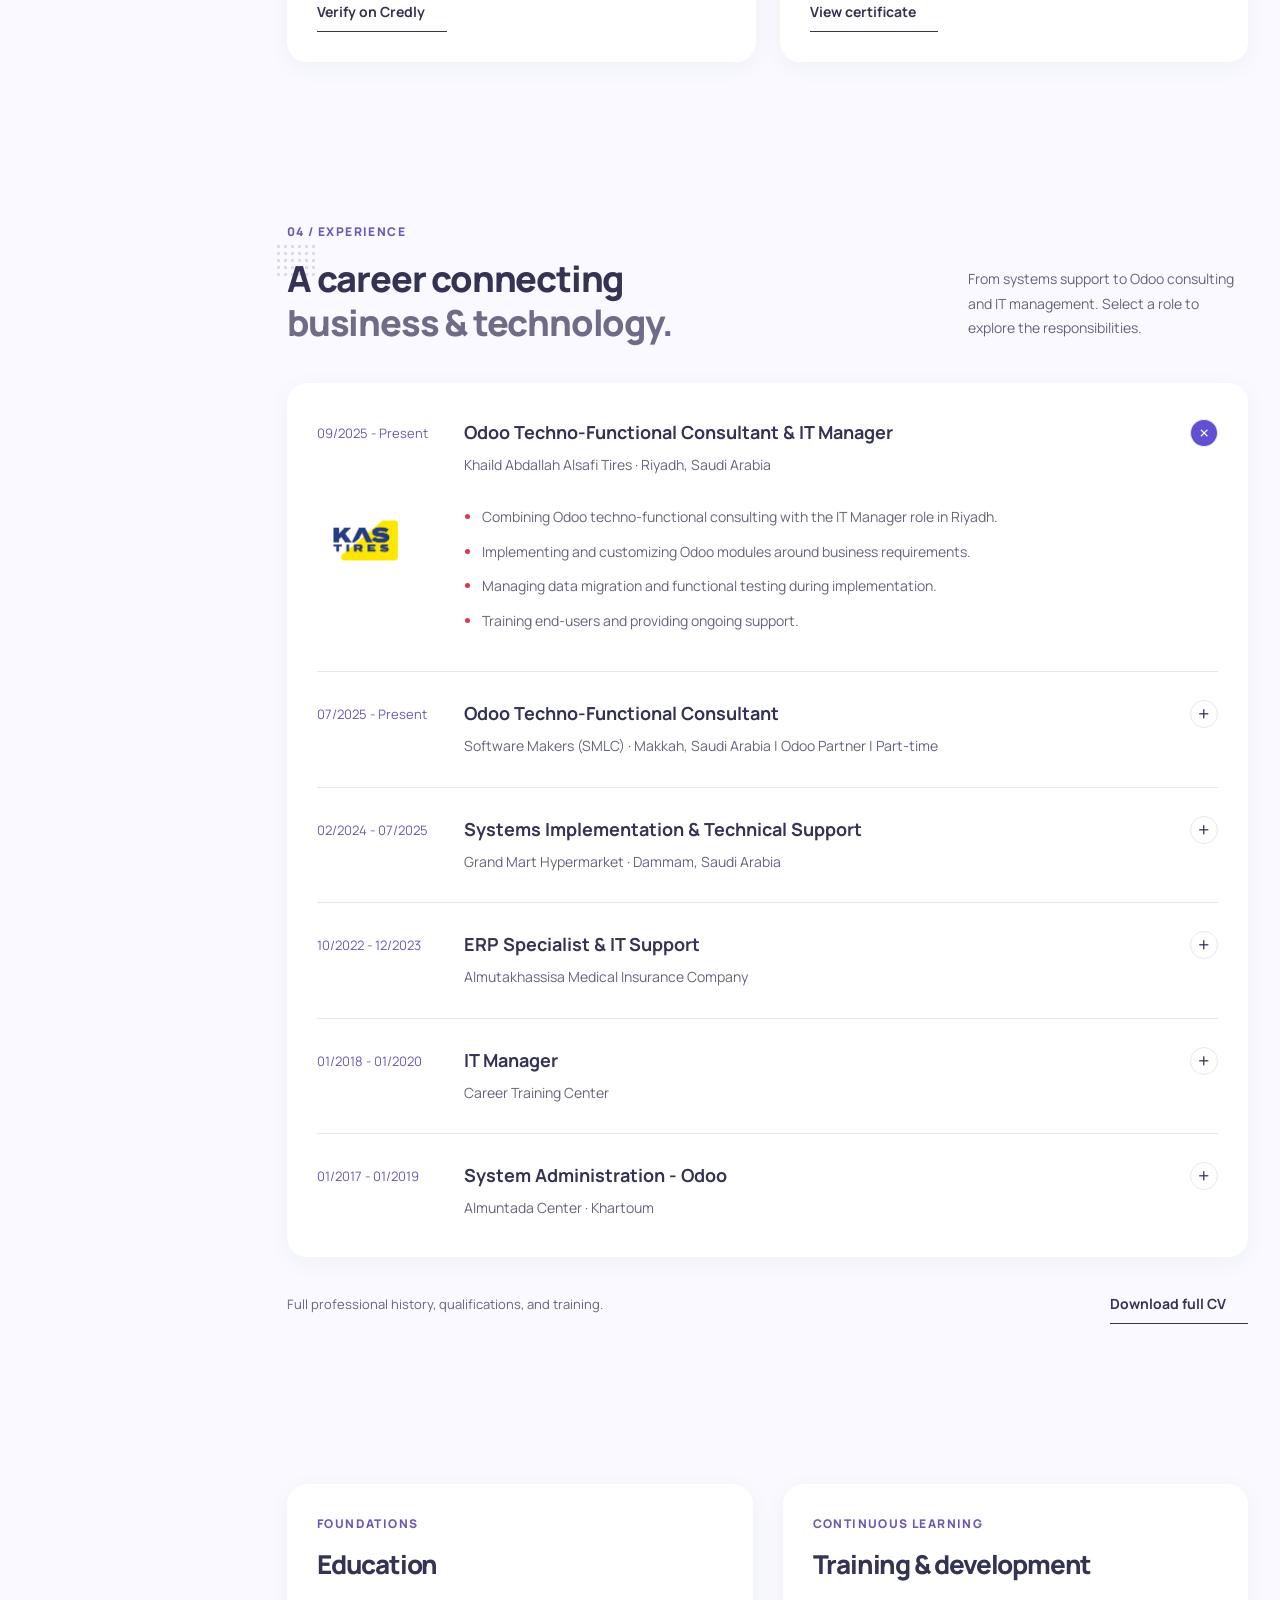
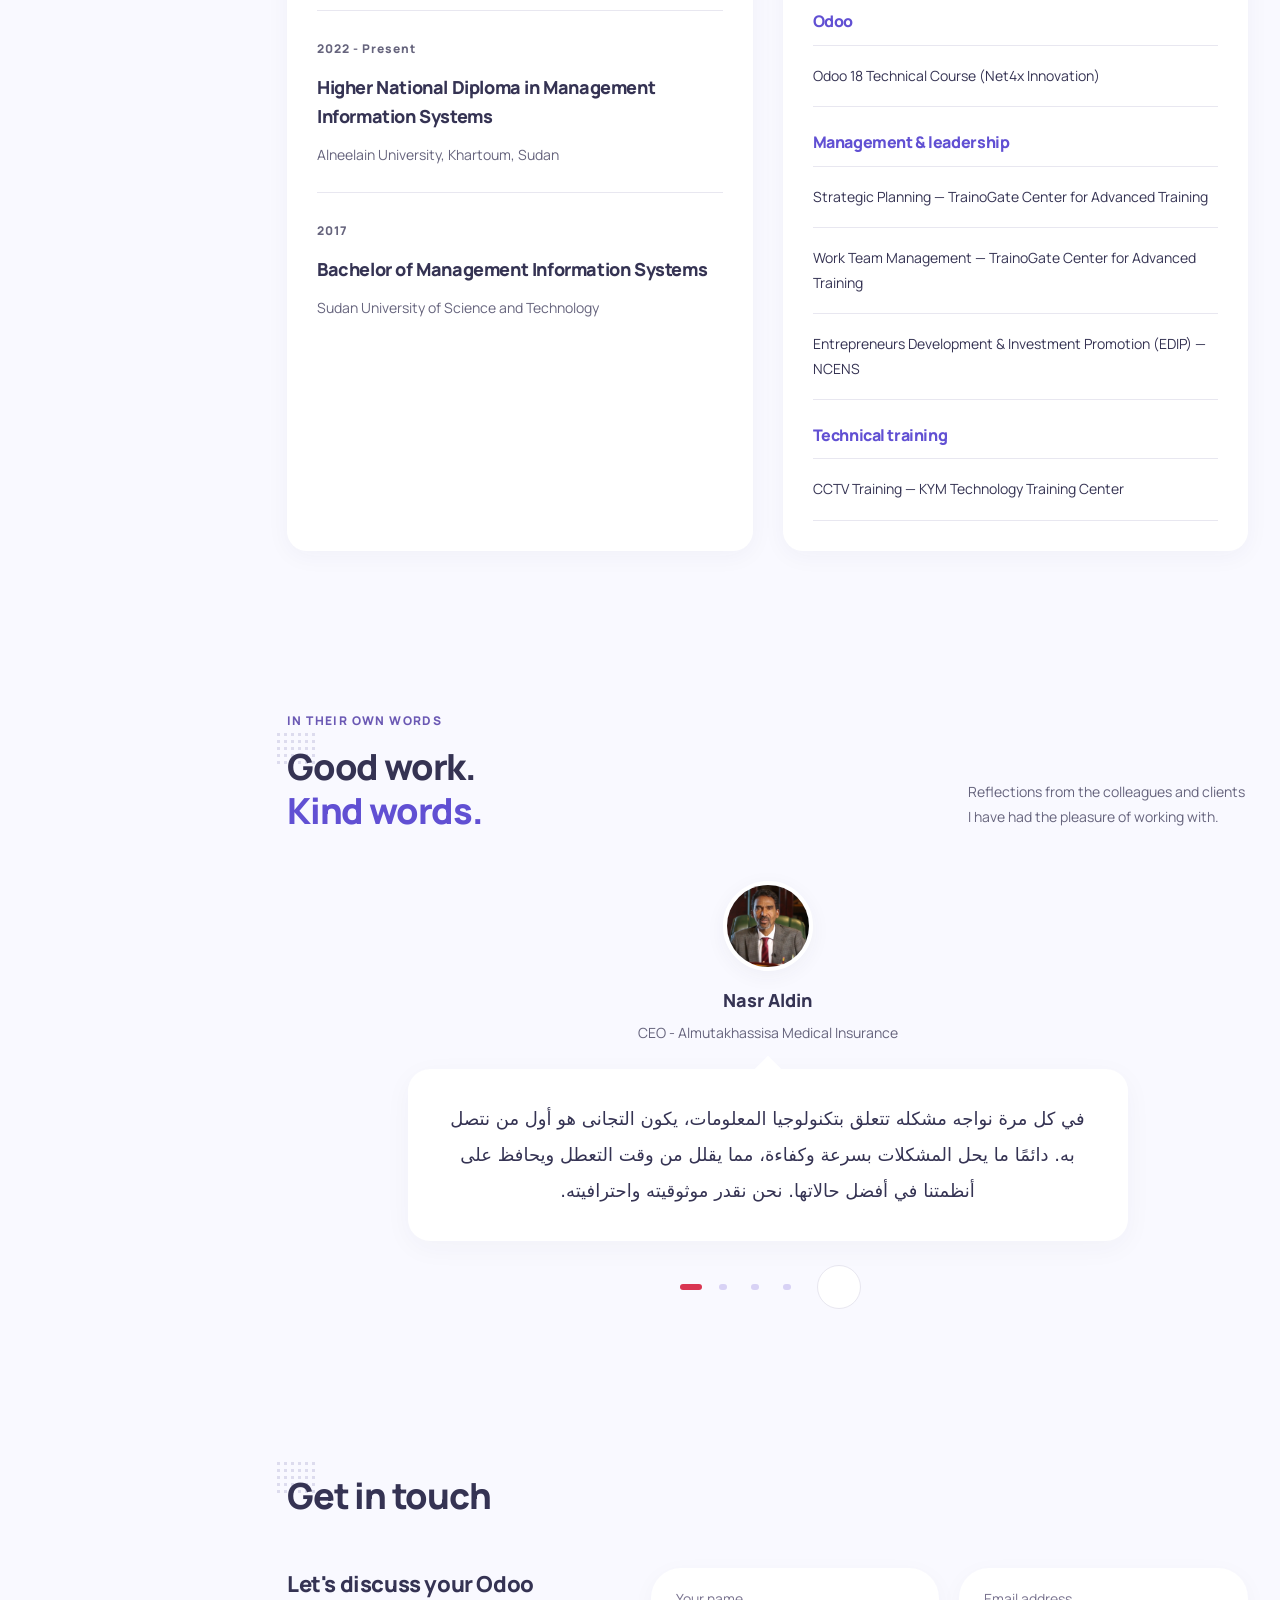
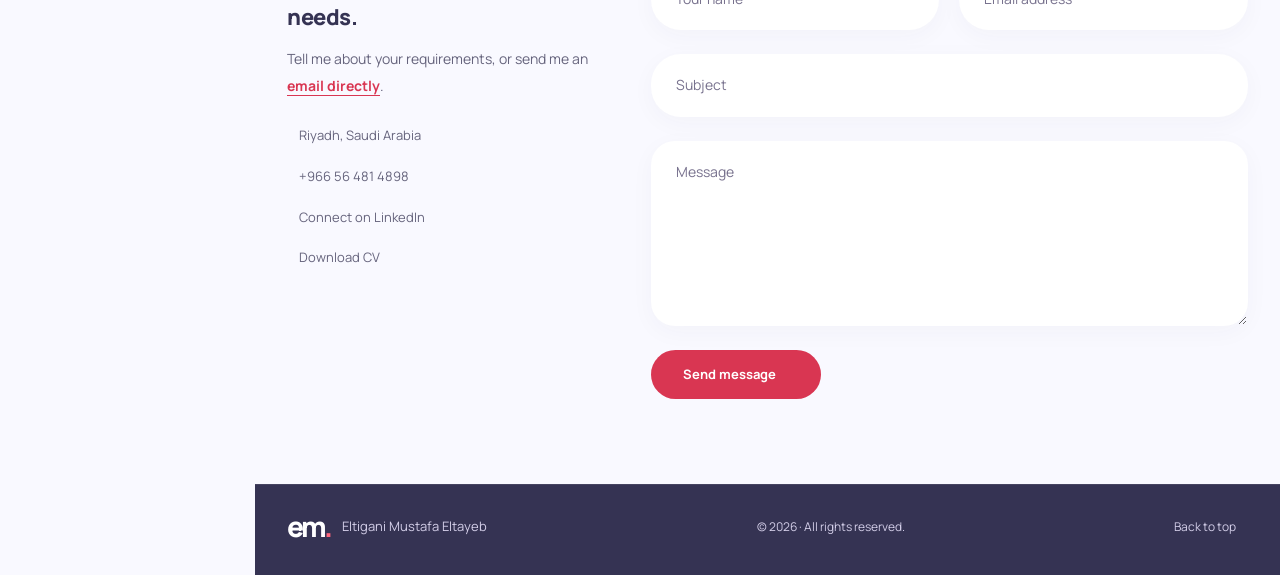
==== commit d89978e5: "Add Unicom to organizations" ====
--- a/index.html
+++ b/index.html
@@ -77,6 +77,7 @@
           <figure class="organization"><img src="assets/img/muntada.jpg" alt="" width="140" height="110" loading="lazy"><figcaption>Almuntada Center</figcaption></figure>
           <figure class="organization"><img src="assets/img/seraya-al-sahhab.jpg" alt="" width="140" height="110" loading="lazy"><figcaption>Factory Seraya Al-Sahhab</figcaption></figure>
           <figure class="organization"><img src="assets/img/saudi-net-link.jpg" alt="" width="140" height="110" loading="lazy"><figcaption>Saudi Net Link</figcaption></figure>
+          <figure class="organization"><img src="assets/img/unicom.png" alt="" width="140" height="110" loading="lazy"><figcaption>Unicom</figcaption></figure>
           <figure class="organization"><img src="assets/img/career-training-center.jpg" alt="" width="140" height="110" loading="lazy"><figcaption>Career Training Center</figcaption></figure>
         </div>
       </div>
